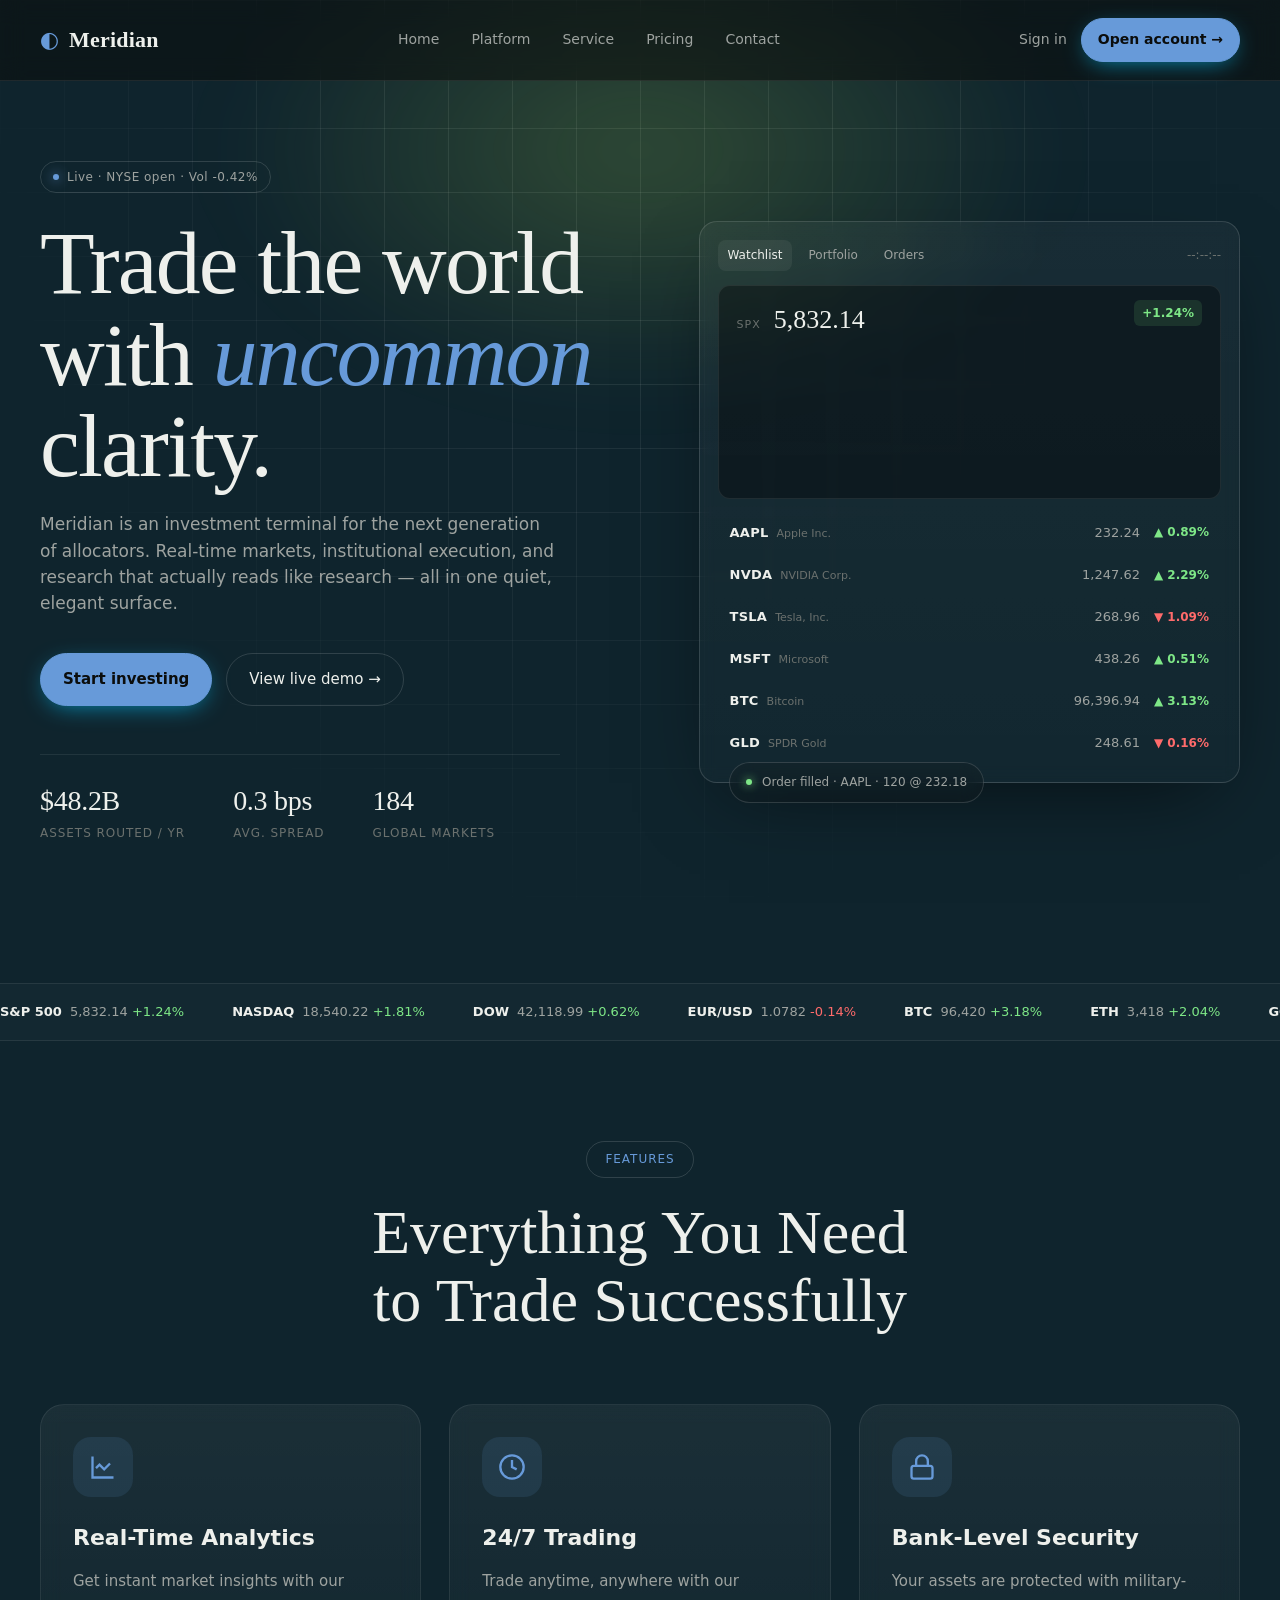
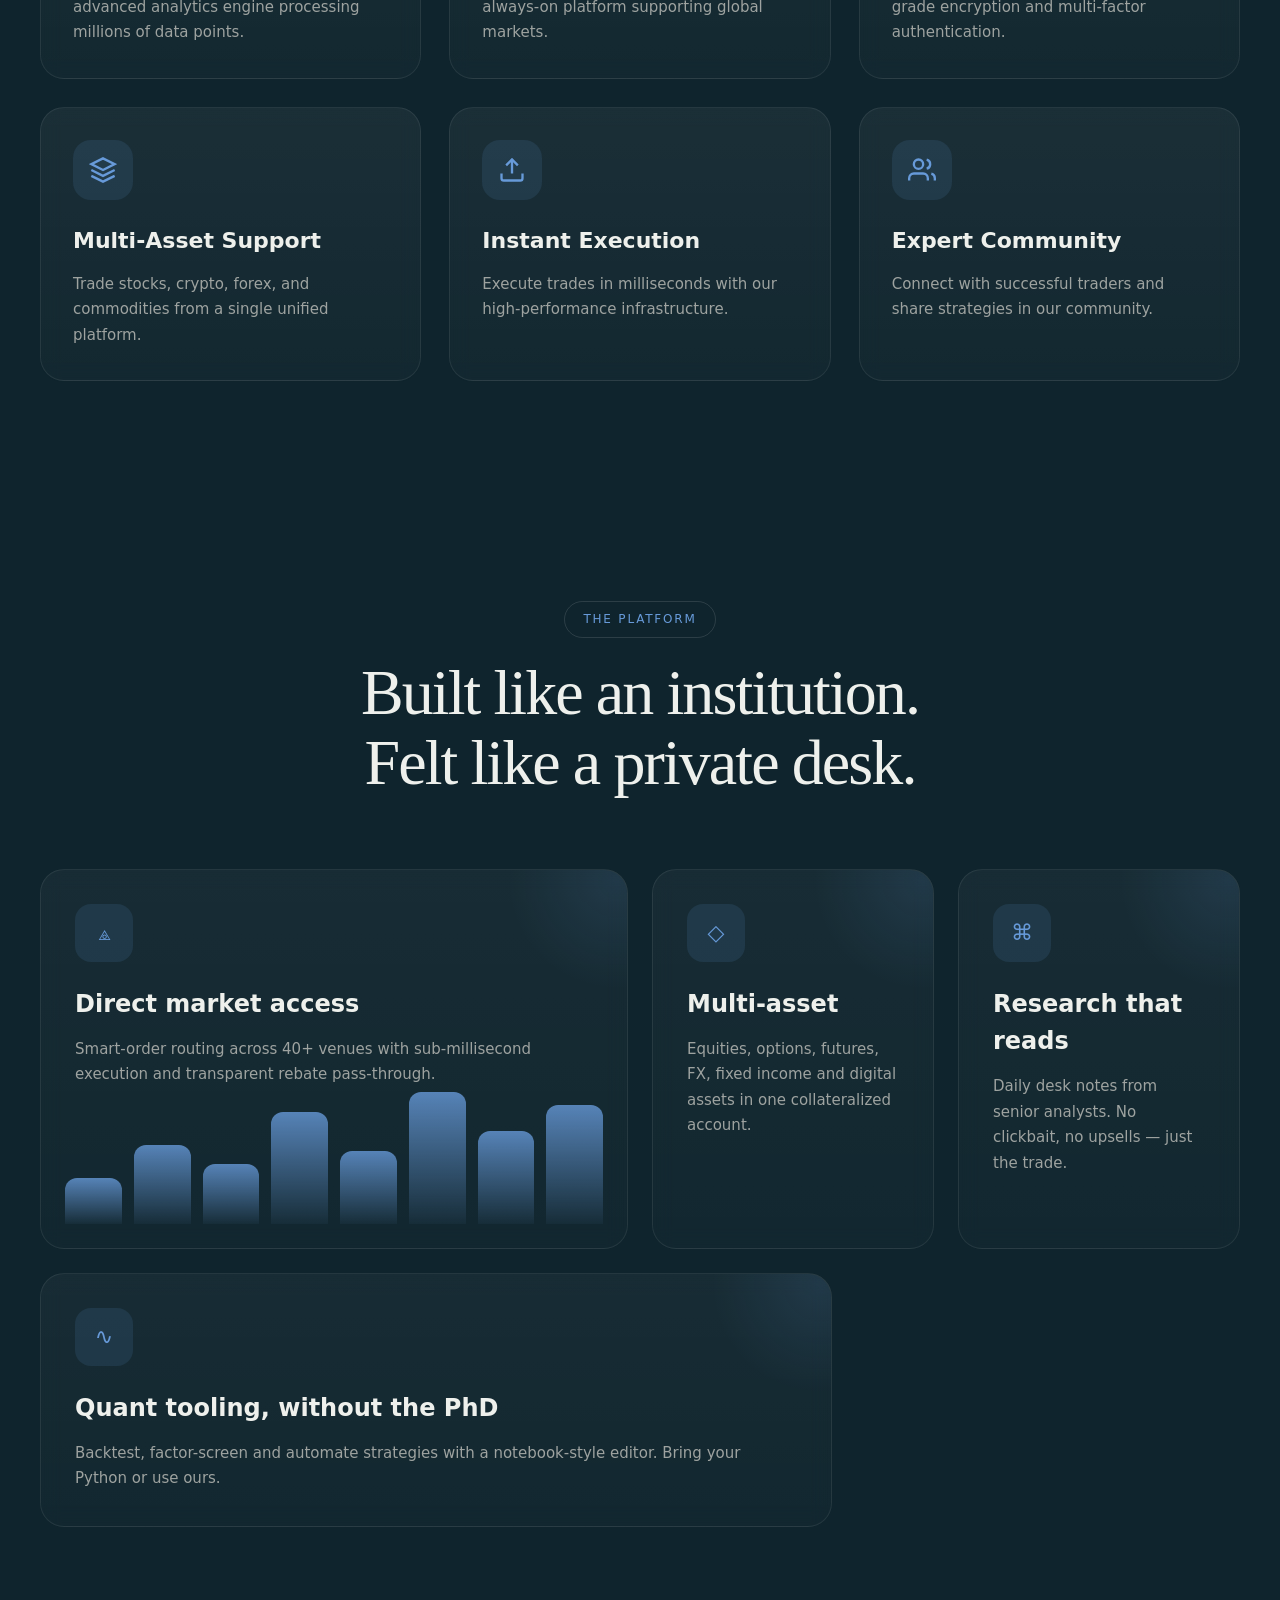
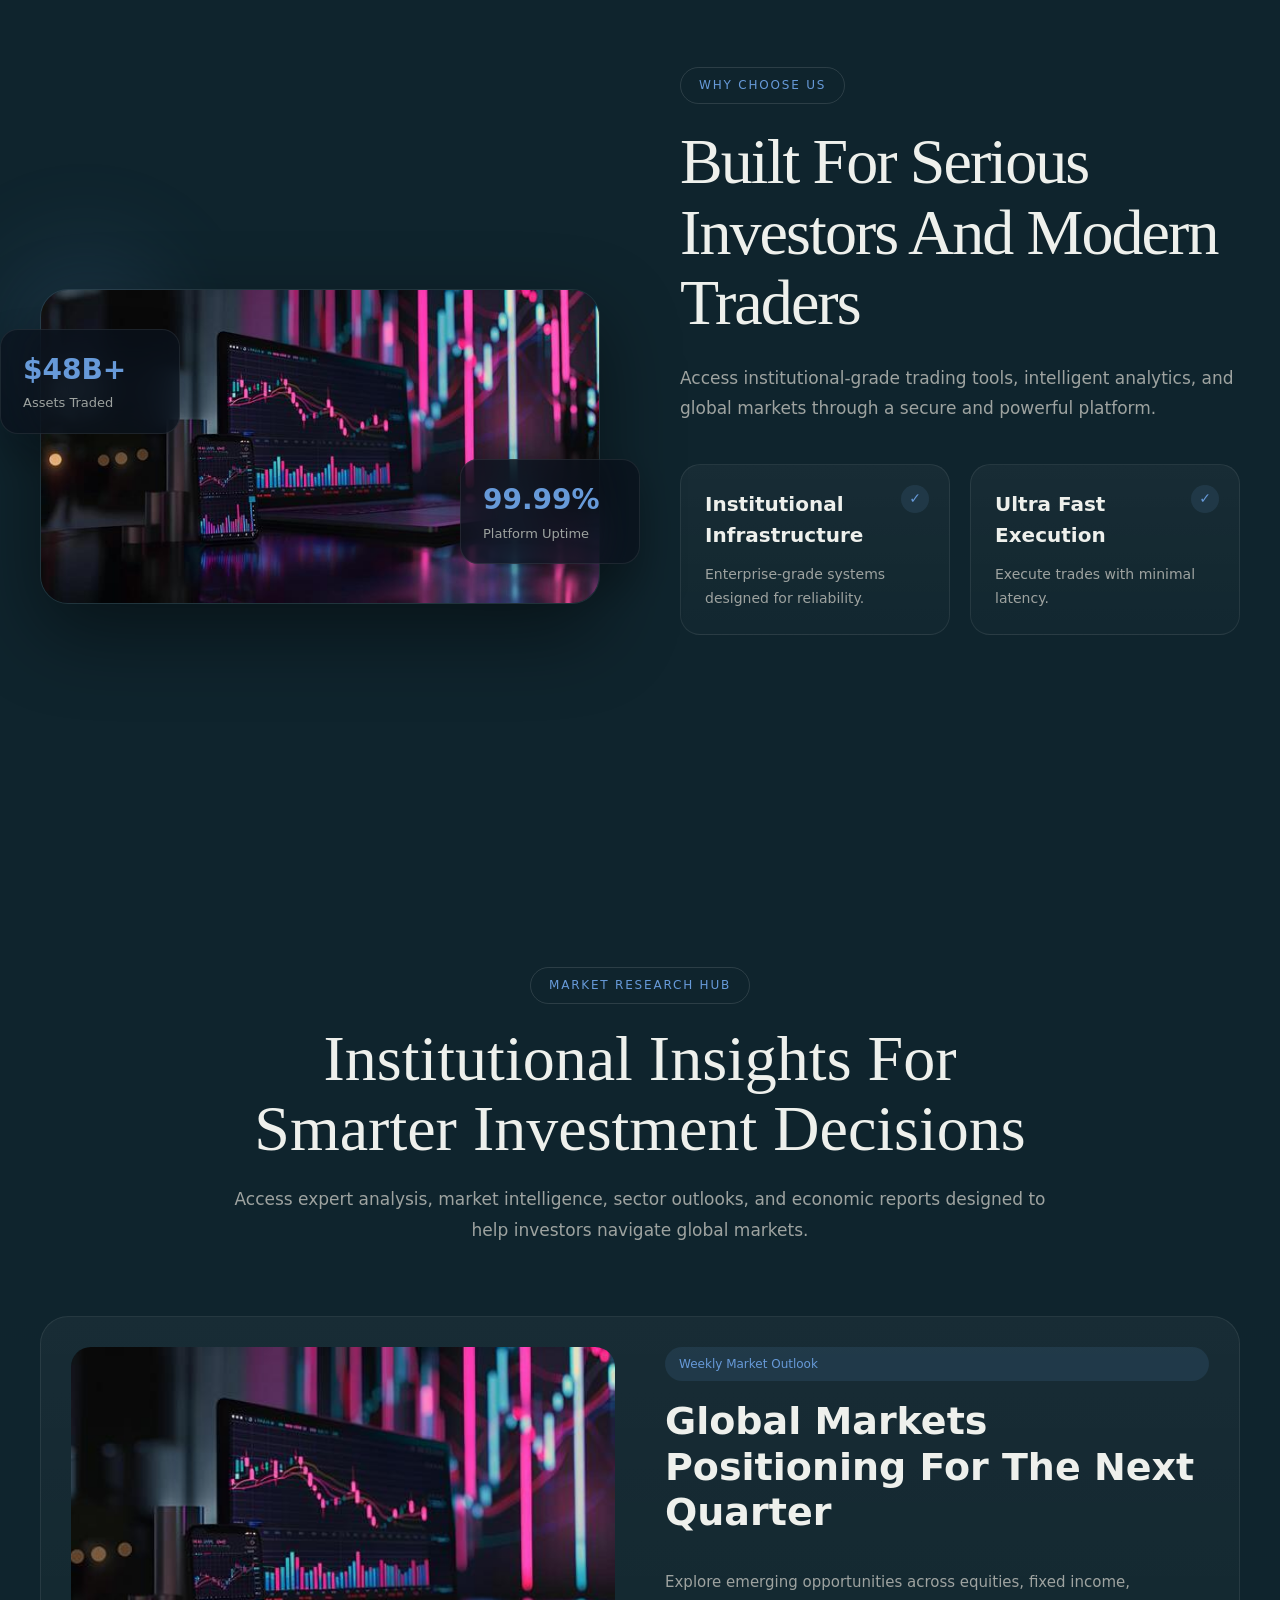
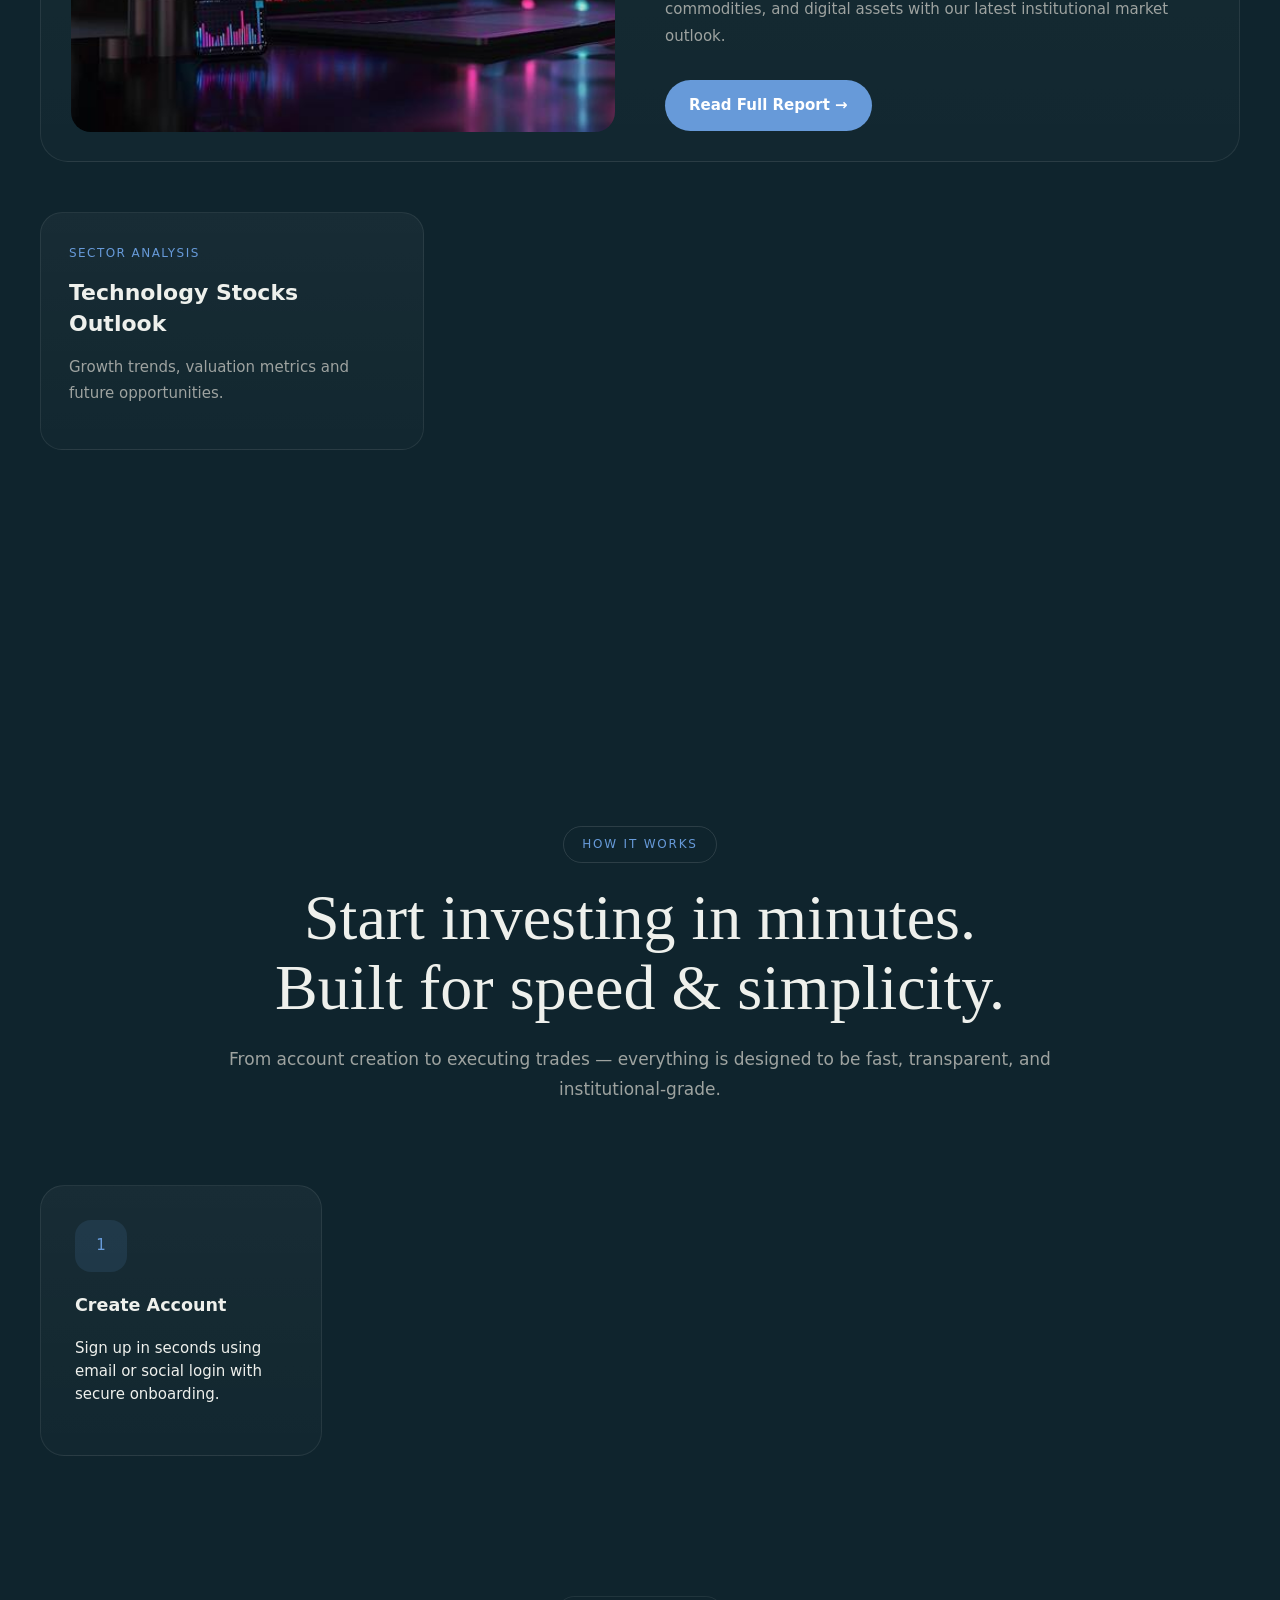
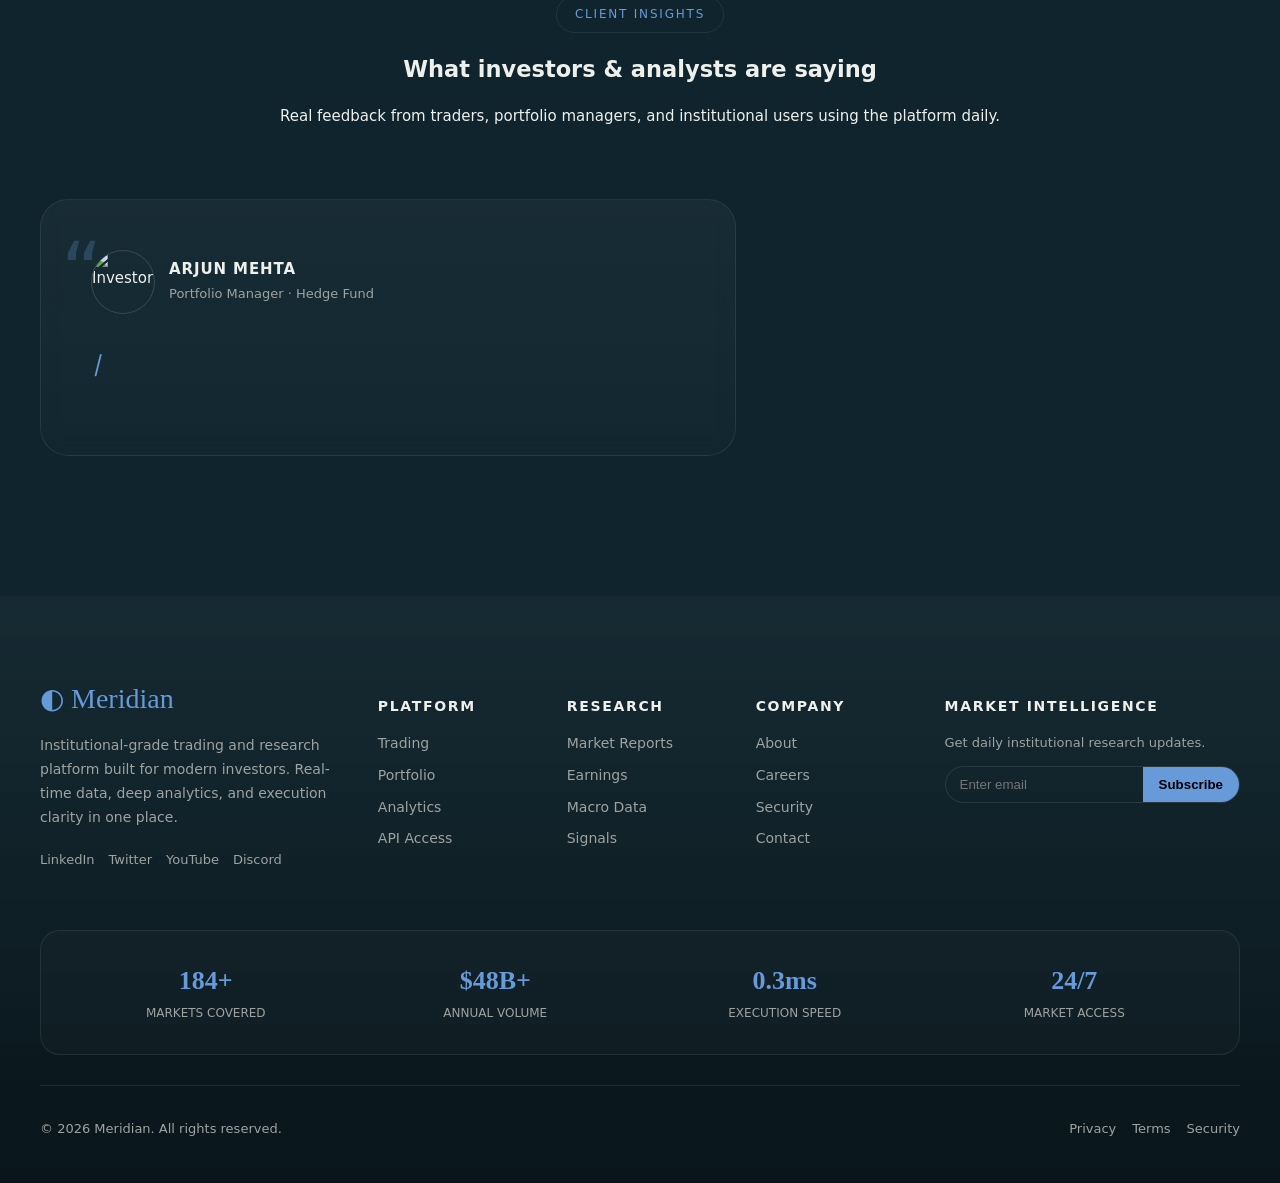
==== index.html @ 31f1553f "first commit" ====
<!DOCTYPE html>
<html lang="en">
<head>
    <meta charset="UTF-8">
    <meta name="viewport" content="width=device-width, initial-scale=1.0">
    <link rel="stylesheet" href="css/home.css">
    <title>Document</title>
</head>
<body>

<!-- Grain + grid background -->
<div class="bg-grid" aria-hidden="true"></div>
<div class="bg-glow" aria-hidden="true"></div>

    
<!-- NAV -->
<header class="nav">
  <a href="#" class="brand">
    <span class="brand-mark">◐</span>
    <span class="brand-name">Meridian</span>
  </a>
  <nav class="nav-links">
    <a href="index.html">Home</a>
    <a href="platform.html">Platform</a>
    <a href="services.html">Service</a>
    <a href="pricing.html">Pricing</a>
    <a href="contact.html">Contact</a>
  </nav>
  <div class="nav-cta">
    <a href="#" class="link-ghost">Sign in</a>
    <a href="#" class="btn-primary">Open account →</a>
  </div>
</header>

<!-- HERO -->
<section class="hero">
  <div class="hero-left">
    <div class="eyebrow">
      <span class="dot"></span> Live · NYSE open · Vol -0.42%
    </div>
    <h1>
      Trade the world<br/>
      with <em>uncommon</em> clarity.
    </h1>
    <p class="lede">
      Meridian is an investment terminal for the next generation of allocators.
      Real-time markets, institutional execution, and research that actually reads
      like research — all in one quiet, elegant surface.
    </p>
    <div class="hero-actions">
      <a href="#" class="btn-primary lg">Start investing</a>
      <a href="#" class="btn-ghost lg">View live demo →</a>
    </div>
    <div class="hero-meta">
      <div><strong>$48.2B</strong><span>assets routed / yr</span></div>
      <div><strong>0.3 bps</strong><span>avg. spread</span></div>
      <div><strong>184</strong><span>global markets</span></div>
    </div>
  </div>

<!-- Ticker card -->
  <div class="hero-right">
    <div class="card-glass terminal">
      <div class="term-head">
        <div class="term-tabs">
          <span class="tab active">Watchlist</span>
          <span class="tab">Portfolio</span>
          <span class="tab">Orders</span>
        </div>
        <span class="term-time" id="termClock">--:--:--</span>
      </div>

      <div class="term-chart">
        <svg viewBox="0 0 600 220" preserveAspectRatio="none" class="chart">
          <defs>
            <linearGradient id="g1" x1="0" x2="0" y1="0" y2="1">
              <stop offset="0%" stop-color="#c9ff5b" stop-opacity=".35"/>
              <stop offset="100%" stop-color="#c9ff5b" stop-opacity="0"/>
            </linearGradient>
          </defs>
          <path id="chartArea" fill="url(#g1)"></path>
          <path id="chartLine" fill="none" stroke="#c9ff5b" stroke-width="1.5"></path>
        </svg>
        <div class="chart-meta">
          <div>
            <span class="sym">SPX</span>
            <span class="price" id="chartPrice">5,832.14</span>
          </div>
          <div class="delta up" id="chartDelta">+1.24%</div>
        </div>
      </div>

      <ul class="ticker-list" id="tickerList"></ul>
    </div>

    <div class="floating-pill">
      <span class="dot green"></span> Order filled · AAPL · 120 @ 232.18
    </div>
  </div>
</section>

<!-- MARQUEE -->
<div class="marquee" id="markets">
  <div class="marquee-track" id="marqueeTrack"></div>
</div>

<!-- FEATURES -->

    <section class="features">
        <div class="container">
            <div class="section-header">
                <span class="section-tag">Features</span>
                <h2 class="section-title">Everything You Need<br>to Trade Successfully</h2>
            </div>
            <div class="features-grid">
                <div class="feature-card">
                    <div class="feature-icon"><svg viewBox="0 0 24 24" fill="none" stroke="currentColor" stroke-width="2"><path d="M3 3v18h18"/><path d="M18 9l-5 5-4-4-3 3"/></svg></div>
                    <h3>Real-Time Analytics</h3>
                    <p>Get instant market insights with our advanced analytics engine processing millions of data points.</p>
                </div>
                <div class="feature-card">
                    <div class="feature-icon"><svg viewBox="0 0 24 24" fill="none" stroke="currentColor" stroke-width="2"><circle cx="12" cy="12" r="10"/><path d="M12 6v6l4 2"/></svg></div>
                    <h3>24/7 Trading</h3>
                    <p>Trade anytime, anywhere with our always-on platform supporting global markets.</p>
                </div>
                <div class="feature-card">
                    <div class="feature-icon"><svg viewBox="0 0 24 24" fill="none" stroke="currentColor" stroke-width="2"><rect x="3" y="11" width="18" height="11" rx="2"/><path d="M7 11V7a5 5 0 0 1 10 0v4"/></svg></div>
                    <h3>Bank-Level Security</h3>
                    <p>Your assets are protected with military-grade encryption and multi-factor authentication.</p>
                </div>
                <div class="feature-card">
                    <div class="feature-icon"><svg viewBox="0 0 24 24" fill="none" stroke="currentColor" stroke-width="2"><path d="M12 2L2 7l10 5 10-5-10-5z"/><path d="M2 17l10 5 10-5"/><path d="M2 12l10 5 10-5"/></svg></div>
                    <h3>Multi-Asset Support</h3>
                    <p>Trade stocks, crypto, forex, and commodities from a single unified platform.</p>
                </div>
                <div class="feature-card">
                    <div class="feature-icon"><svg viewBox="0 0 24 24" fill="none" stroke="currentColor" stroke-width="2"><path d="M21 15v4a2 2 0 0 1-2 2H5a2 2 0 0 1-2-2v-4"/><polyline points="17 8 12 3 7 8"/><line x1="12" y1="3" x2="12" y2="15"/></svg></div>
                    <h3>Instant Execution</h3>
                    <p>Execute trades in milliseconds with our high-performance infrastructure.</p>
                </div>
                <div class="feature-card">
                    <div class="feature-icon"><svg viewBox="0 0 24 24" fill="none" stroke="currentColor" stroke-width="2"><path d="M17 21v-2a4 4 0 0 0-4-4H5a4 4 0 0 0-4 4v2"/><circle cx="9" cy="7" r="4"/><path d="M23 21v-2a4 4 0 0 0-3-3.87"/><path d="M16 3.13a4 4 0 0 1 0 7.75"/></svg></div>
                    <h3>Expert Community</h3>
                    <p>Connect with successful traders and share strategies in our community.</p>
                </div>
            </div>
        </div>
    </section>

<!-- ============= -->
<!-- PLATFORM FEATURES -->
<section class="platform-section" id="platform">

  <div class="platform-header">
    <span class="platform-kicker">The platform</span>
    <h2>
      Built like an institution.<br>
      Felt like a private desk.
    </h2>
  </div>

  <div class="platform-grid">

    <article class="platform-card platform-card-large">
      <div class="platform-icon">⟁</div>
      <h3>Direct market access</h3>
      <p>
        Smart-order routing across 40+ venues with sub-millisecond execution
        and transparent rebate pass-through.
      </p>

      <div class="platform-bars">
        <span></span><span></span><span></span><span></span>
        <span></span><span></span><span></span><span></span>
      </div>
    </article>

    <article class="platform-card">
      <div class="platform-icon">◇</div>
      <h3>Multi-asset</h3>
      <p>
        Equities, options, futures, FX, fixed income and digital assets
        in one collateralized account.
      </p>
    </article>

    <article class="platform-card">
      <div class="platform-icon">⌘</div>
      <h3>Research that reads</h3>
      <p>
        Daily desk notes from senior analysts. No clickbait, no upsells —
        just the trade.
      </p>
    </article>

    <article class="platform-card platform-card-wide">

      <div class="platform-icon">∿</div>

      <h3>Quant tooling, without the PhD</h3>

      <p>
        Backtest, factor-screen and automate strategies with a notebook-style
        editor. Bring your Python or use ours.
      </p>

      <!-- <pre class="platform-code">
<span class="platform-key">strategy</span> <span class="platform-name">momentum_v2</span>:
  <span class="platform-key">universe</span> = sp500.filter(mcap > <span class="platform-value">2e9</span>)
  <span class="platform-key">signal</span>   = rsi(<span class="platform-value">14</span>) < <span class="platform-value">30</span>
  <span class="platform-key">size</span>     = risk_parity(target=<span class="platform-value">0.12</span>)
      </pre> -->

    </article>

  </div>

</section>

<!-- ================ WHY CHOOSE US ================= -->
<section class="why-section">

    <div class="why-image">
        <img src="images/trading-img.jpg" alt="">
        
        <div class="floating-stat stat-1">
            <h3>$48B+</h3>
            <span>Assets Traded</span>
        </div>

        <div class="floating-stat stat-2">
            <h3>99.99%</h3>
            <span>Platform Uptime</span>
        </div>
    </div>

    <div class="why-content">

        <span class="why-tag">
            WHY CHOOSE US
        </span>

        <h2>
            Built For Serious Investors
            And Modern Traders
        </h2>

        <p>
            Access institutional-grade trading tools,
            intelligent analytics, and global markets
            through a secure and powerful platform.
        </p>

        <div class="why-points">

            <div class="why-item">
                <h4>Institutional Infrastructure</h4>
                <p>Enterprise-grade systems designed for reliability.</p>
            </div>

            <div class="why-item">
                <h4>Ultra Fast Execution</h4>
                <p>Execute trades with minimal latency.</p>
            </div>

            <div class="why-item">
                <h4>Advanced Security</h4>
                <p>Multi-layer protection and encrypted transactions.</p>
            </div>

            <div class="why-item">
                <h4>Global Opportunities</h4>
                <p>Trade across international markets.</p>
            </div>

        </div>

    </div>

</section>

<!-- MARKET RESEARCH HUB -->
<section class="research-section">

    <div class="research-header">

        <span class="research-tag">
            MARKET RESEARCH HUB
        </span>

        <h2>
            Institutional Insights For
            Smarter Investment Decisions
        </h2>

        <p>
            Access expert analysis, market intelligence,
            sector outlooks, and economic reports designed
            to help investors navigate global markets.
        </p>

    </div>

    <!-- Featured Report -->

    <div class="research-featured">

        <div class="research-featured-image">
            <img src="images/trading-img.jpg" alt="">
        </div>

        <div class="research-featured-content">

            <span class="research-category">
                Weekly Market Outlook
            </span>

            <h3>
                Global Markets Positioning
                For The Next Quarter
            </h3>

            <p>
                Explore emerging opportunities across equities,
                fixed income, commodities, and digital assets
                with our latest institutional market outlook.
            </p>

            <a href="#" class="research-btn">
                Read Full Report →
            </a>

        </div>

    </div>

    <!-- Research Cards -->

    <div class="research-grid">

        <article class="research-card">
            <span>Sector Analysis</span>
            <h4>Technology Stocks Outlook</h4>
            <p>Growth trends, valuation metrics and future opportunities.</p>
        </article>

        <article class="research-card">
            <span>Earnings Report</span>
            <h4>Q2 Corporate Earnings Review</h4>
            <p>Key earnings surprises and market reactions.</p>
        </article>

        <article class="research-card">
            <span>Macro Economics</span>
            <h4>Inflation & Interest Rates</h4>
            <p>How monetary policy is shaping global markets.</p>
        </article>

        <article class="research-card">
            <span>Commodities</span>
            <h4>Gold & Energy Markets</h4>
            <p>Supply-demand trends and price forecasts.</p>
        </article>

        <article class="research-card">
            <span>Crypto Research</span>
            <h4>Digital Asset Landscape</h4>
            <p>Institutional adoption and blockchain developments.</p>
        </article>

        <article class="research-card">
            <span>Trading Signals</span>
            <h4>High Conviction Opportunities</h4>
            <p>Technical and fundamental trade setups.</p>
        </article>

    </div>

</section>

<!-- HOW IT WORKS -->
<section class="hiw-section">

    <div class="hiw-header">
        <span class="hiw-tag">How It Works</span>
        <h2>
            Start investing in minutes.<br>
            Built for speed & simplicity.
        </h2>
        <p>
            From account creation to executing trades — everything is designed
            to be fast, transparent, and institutional-grade.
        </p>
    </div>

    <div class="hiw-grid">

        <div class="hiw-card">
            <div class="hiw-icon">1</div>
            <h3>Create Account</h3>
            <p>Sign up in seconds using email or social login with secure onboarding.</p>
        </div>

        <div class="hiw-card">
            <div class="hiw-icon">2</div>
            <h3>Verify Identity</h3>
            <p>Complete KYC verification to unlock global market access securely.</p>
        </div>

        <div class="hiw-card">
            <div class="hiw-icon">3</div>
            <h3>Fund Portfolio</h3>
            <p>Add funds instantly using bank transfer, UPI, or supported wallets.</p>
        </div>

        <div class="hiw-card">
            <div class="hiw-icon">4</div>
            <h3>Start Trading</h3>
            <p>Access markets, research tools, and execute trades in real time.</p>
        </div>

    </div>

</section>

<!-- TESTIMONIALS -->
<section class="testimonials-section">

    <div class="testimonials-header">

        <span class="testimonials-tag">CLIENT INSIGHTS</span>

        <h2>
            What investors & analysts
            are saying
        </h2>

        <p>
            Real feedback from traders, portfolio managers,
            and institutional users using the platform daily.
        </p>

    </div>

    <div class="testimonials-layout">

        <!-- FEATURED -->
        <div class="testimonial-featured">

            <div class="featured-person">

                <img src="images/investor1.jpg" alt="Investor">

                <div class="person-info">
                    <span class="name">Arjun Mehta</span>
                    <span class="role">Portfolio Manager · Hedge Fund</span>
                </div>

            </div>

            <div class="quote-mark">“</div>

            <p class="quote-text typing-text" data-text="
                Meridian gives us execution clarity we usually only see in institutional trading desks. 
                The research layer alone has changed how we allocate capital."></p>

        </div>

        <!-- FEED -->
        <div class="testimonial-feed">

            <div class="feed-item">
                <img src="images/user1.jpg" />
                <div>
                    <p>Execution speed feels institutional-grade.</p>
                    <span>Sarah L. · Equity Trader</span>
                </div>
            </div>

            <div class="feed-item">
                <img src="images/user2.jpg" />
                <div>
                    <p>Research quality is extremely professional.</p>
                    <span>Michael R. · Analyst</span>
                </div>
            </div>

            <div class="feed-item">
                <img src="images/user3.jpg" />
                <div>
                    <p>Risk tools are surprisingly advanced.</p>
                    <span>Daniel K. · Investor</span>
                </div>
            </div>

        </div>

    </div>

</section>

<!-- FOOTER -->
<footer class="ft-section">

    <!-- TOP AREA -->
    <div class="ft-top">

        <!-- BRAND -->
        <div class="ft-brand">

            <div class="ft-logo">
                ◐ Meridian
            </div>

            <p>
                Institutional-grade trading and research platform
                built for modern investors. Real-time data, deep analytics,
                and execution clarity in one place.
            </p>

            <div class="ft-social">

                <a href="#">LinkedIn</a>
                <a href="#">Twitter</a>
                <a href="#">YouTube</a>
                <a href="#">Discord</a>

            </div>

        </div>

        <!-- LINKS -->
        <div class="ft-col">
            <h4>Platform</h4>
            <a href="#">Trading</a>
            <a href="#">Portfolio</a>
            <a href="#">Analytics</a>
            <a href="#">API Access</a>
        </div>

        <div class="ft-col">
            <h4>Research</h4>
            <a href="#">Market Reports</a>
            <a href="#">Earnings</a>
            <a href="#">Macro Data</a>
            <a href="#">Signals</a>
        </div>

        <div class="ft-col">
            <h4>Company</h4>
            <a href="#">About</a>
            <a href="#">Careers</a>
            <a href="#">Security</a>
            <a href="#">Contact</a>
        </div>

        <!-- NEWSLETTER -->
        <div class="ft-news">

            <h4>Market Intelligence</h4>

            <p>
                Get daily institutional research updates.
            </p>

            <div class="ft-input">
                <input type="email" placeholder="Enter email">
                <button>Subscribe</button>
            </div>

        </div>

    </div>

    <!-- STATS BAR -->
    <div class="ft-stats">

        <div>
            <strong>184+</strong>
            <span>Markets Covered</span>
        </div>

        <div>
            <strong>$48B+</strong>
            <span>Annual Volume</span>
        </div>

        <div>
            <strong>0.3ms</strong>
            <span>Execution Speed</span>
        </div>

        <div>
            <strong>24/7</strong>
            <span>Market Access</span>
        </div>

    </div>

    <!-- BOTTOM -->
    <div class="ft-bottom">

        <p>© 2026 Meridian. All rights reserved.</p>

        <div class="ft-legal">
            <a href="#">Privacy</a>
            <a href="#">Terms</a>
            <a href="#">Security</a>
        </div>

    </div>

</footer>

<script src="js/home.js"></script>

</body>
</html>
---- css/home.css ----
:root{
  --bg:#0f242d;
  --bg-2:#101312;
  --ink:#eef0ec;
  --ink-dim:#9ea3a0;
  --ink-mute:#6b716e;
  --line:rgba(255,255,255,.08);
  --line-2:rgba(255,255,255,.14);
  --accent:#679ad9;       /* electric lime */
  --accent-ink:#0b0d0c;
  --up:#7ee787;
  --down:#ff6b6b;
  --serif:"Instrument Serif",ui-serif,Georgia,serif;
  --sans:"Inter",ui-sans-serif,system-ui,sans-serif;
  --radius:18px;
}

*{box-sizing:border-box}
html,body{margin:0;padding:0}
body{
  font-family:var(--sans);
  background:var(--bg);
  color:var(--ink);
  -webkit-font-smoothing:antialiased;
  overflow-x:hidden;
  font-size:15px;
  line-height:1.55;
}
a{color:inherit;text-decoration:none}

/* background */
.bg-grid{
  position:fixed;inset:0;z-index:-2;
  background-image:
    linear-gradient(var(--line) 1px,transparent 1px),
    linear-gradient(90deg,var(--line) 1px,transparent 1px);
  background-size:64px 64px;
  mask-image:radial-gradient(ellipse at 50% 0%, black 30%, transparent 75%);
}
.bg-glow{
  position:fixed;top:-200px;left:50%;transform:translateX(-50%);
  width:1200px;height:700px;border-radius:50%;
  background:radial-gradient(closest-side, rgba(201,255,91,.18), transparent 70%);
  filter:blur(40px);z-index:-1;pointer-events:none;
}


/* NAV */
.nav{
  position:sticky;top:0;z-index:50;
  display:flex;align-items:center;justify-content:space-between;
  padding:18px 40px;
  backdrop-filter:blur(12px);
  background:rgba(11,13,12,.55);
  border-bottom:1px solid var(--line);
}

.brand{display:flex;align-items:center;gap:10px;font-weight:600;letter-spacing:-.01em}
.brand-mark{color:var(--accent);font-size:22px;line-height:1}
.brand-name{font-family:var(--serif);font-size:22px;letter-spacing:.01em}
.nav-links{display:flex;gap:32px;font-size:14px;color:var(--ink-dim)}
.nav-links a:hover{color:var(--ink)}
.nav-cta{display:flex;gap:14px;align-items:center}
.link-ghost{font-size:14px;color:var(--ink-dim)}
.link-ghost:hover{color:var(--ink)}

/* buttons */
.btn-primary{
  display:inline-flex;align-items:center;gap:6px;
  background:var(--accent);color:var(--accent-ink);
  padding:10px 16px;border-radius:999px;font-weight:600;font-size:14px;
  border:1px solid var(--accent);
  transition:transform .2s ease, box-shadow .2s ease;
  box-shadow:0 6px 24px -8px rgba(5, 197, 255, 0.75);
}
.btn-primary:hover{transform:translateY(-1px);box-shadow:0 10px 30px -8px rgba(5, 197, 255, 0.75)}
.btn-ghost{
  display:inline-flex;align-items:center;gap:6px;
  padding:10px 16px;border-radius:999px;font-weight:500;font-size:14px;
  border:1px solid var(--line-2);color:var(--ink);
}
.btn-ghost:hover{background:rgba(255,255,255,.04)}
.btn-primary.lg,.btn-ghost.lg{padding:14px 22px;font-size:15px}
.btn-primary.block,.btn-ghost.block{display:block;text-align:center;margin-top:18px}

/* HERO */
.hero{
  display:grid;grid-template-columns:1.05fr .95fr;gap:60px;
  padding:80px 40px 60px;max-width:1320px;margin:0 auto;align-items:center;
}
.eyebrow{
  display:inline-flex;align-items:center;gap:8px;
  padding:6px 12px;border:1px solid var(--line-2);border-radius:999px;
  font-size:12px;color:var(--ink-dim);letter-spacing:.04em;
}
.dot{width:6px;height:6px;border-radius:50%;background:var(--accent);box-shadow:0 0 12px var(--accent)}
.dot.green{background:#7ee787;box-shadow:0 0 10px #7ee787}
h1{
  font-family:var(--serif);font-weight:400;
  font-size:clamp(48px,7vw,92px);line-height:1.02;letter-spacing:-.02em;
  margin:24px 0 20px;
}
h1 em{font-style:italic;color:var(--accent)}
.lede{color:var(--ink-dim);max-width:520px;font-size:17px;margin-bottom:36px}
.hero-actions{display:flex;gap:14px;margin-bottom:48px}
.hero-meta{display:flex;gap:48px;border-top:1px solid var(--line);padding-top:24px;max-width:520px}
.hero-meta>div{display:flex;flex-direction:column}
.hero-meta strong{font-family:var(--serif);font-size:28px;font-weight:400;letter-spacing:-.01em}
.hero-meta span{font-size:12px;color:var(--ink-mute);text-transform:uppercase;letter-spacing:.08em;margin-top:2px}


/* terminal card */
.hero-right{position:relative}
.card-glass{
  background:linear-gradient(180deg,rgba(255,255,255,.04),rgba(255,255,255,.015));
  border:1px solid var(--line-2);
  border-radius:var(--radius);
  backdrop-filter:blur(8px);
  box-shadow:0 30px 80px -30px rgba(0,0,0,.6);
}
.terminal{padding:18px;overflow:hidden}
.term-head{display:flex;justify-content:space-between;align-items:center;margin-bottom:14px}
.term-tabs{display:flex;gap:6px}
.tab{font-size:12px;padding:6px 10px;border-radius:8px;color:var(--ink-dim);cursor:pointer}
.tab.active{background:rgba(255,255,255,.06);color:var(--ink)}
.term-time{font-size:12px;color:var(--ink-mute);font-variant-numeric:tabular-nums}
.term-chart{position:relative;border-radius:12px;background:rgba(0,0,0,.35);padding:16px;border:1px solid var(--line)}
.chart{width:100%;height:180px;display:block}
.chart-meta{position:absolute;top:14px;left:18px;display:flex;justify-content:space-between;width:calc(100% - 36px);align-items:flex-start}
.sym{font-size:11px;color:var(--ink-mute);letter-spacing:.1em;margin-right:8px}
.price{font-family:var(--serif);font-size:26px}
.delta{font-size:12px;padding:4px 8px;border-radius:6px;font-weight:600}
.delta.up{background:rgba(126,231,135,.12);color:var(--up)}
.delta.down{background:rgba(255,107,107,.12);color:var(--down)}

.ticker-list{list-style:none;margin:14px 0 0;padding:0;display:flex;flex-direction:column;gap:2px}
.ticker-list li{
  display:grid;grid-template-columns:1fr auto auto;gap:14px;align-items:center;
  padding:10px 12px;border-radius:10px;font-size:13px;
  transition:background .2s;
}
.ticker-list li:hover{background:rgba(255,255,255,.04)}
.ticker-list .t-sym{font-weight:600;letter-spacing:.02em}
.ticker-list .t-name{color:var(--ink-mute);font-size:11px;margin-left:8px}
.ticker-list .t-price{font-variant-numeric:tabular-nums;color:var(--ink-dim)}
.ticker-list .t-chg{font-variant-numeric:tabular-nums;font-weight:600;font-size:12px}
.ticker-list .up{color:var(--up)}
.ticker-list .down{color:var(--down)}

.floating-pill{
  position:absolute;bottom:-20px;left:30px;
  background:#15181628;backdrop-filter:blur(12px);
  border:1px solid var(--line-2);border-radius:999px;padding:10px 16px;
  font-size:12px;color:var(--ink-dim);display:flex;align-items:center;gap:10px;
  animation:floaty 4s ease-in-out infinite;
}
@keyframes floaty{50%{transform:translateY(-6px)}}

/* MARQUEE */
.marquee{
  margin-top:80px;border-top:1px solid var(--line);border-bottom:1px solid var(--line);
  overflow:hidden;padding:18px 0;background:rgba(255,255,255,.02);
}
.marquee-track{display:flex;gap:48px;white-space:nowrap;animation:scroll 60s linear infinite;font-size:13px;color:var(--ink-dim);font-variant-numeric:tabular-nums}
.marquee-track .m-sym{color:var(--ink);font-weight:600;margin-right:8px}
.marquee-track .up{color:var(--up)}
.marquee-track .down{color:var(--down)}
@keyframes scroll{to{transform:translateX(-50%)}}


/* ============================================== */
/* FEATURES */
.features{
    padding:100px 40px;
    max-width:1320px;
    margin:auto;
}

.container{
    width:100%;
}

.section-header{
    text-align:center;
    margin-bottom:70px;
}

.section-tag{
    display:inline-block;
    padding:8px 18px;
    border:1px solid var(--line-2);
    border-radius:999px;
    font-size:12px;
    letter-spacing:.08em;
    text-transform:uppercase;
    color:var(--accent);
    margin-bottom:20px;
}

.section-title{
    font-family:var(--serif);
    font-size:clamp(36px,5vw,62px);
    line-height:1.1;
    font-weight:400;
    margin:0;
}

.features-grid{
    display:grid;
    grid-template-columns:repeat(3,1fr);
    gap:28px;
}

.feature-card{
    position:relative;
    padding:32px;
    border-radius:24px;
    background:
        linear-gradient(
            180deg,
            rgba(255,255,255,.05),
            rgba(255,255,255,.02)
        );
    border:1px solid var(--line);
    backdrop-filter:blur(10px);
    transition:.35s ease;
    overflow:hidden;
}

.feature-card::before{
    content:"";
    position:absolute;
    inset:0;
    background:linear-gradient(
        135deg,
        rgba(103,154,217,.12),
        transparent 60%
    );
    opacity:0;
    transition:.35s;
}

.feature-card:hover{
    transform:translateY(-8px);
    border-color:rgba(103,154,217,.35);
    box-shadow:0 25px 60px rgba(0,0,0,.35);
}

.feature-card:hover::before{
    opacity:1;
}

.feature-icon{
    width:60px;
    height:60px;
    display:flex;
    align-items:center;
    justify-content:center;
    border-radius:18px;
    background:rgba(103,154,217,.12);
    color:var(--accent);
    margin-bottom:24px;
}

.feature-icon svg{
    width:28px;
    height:28px;
}

.feature-card h3{
    font-size:22px;
    margin:0 0 14px;
    font-weight:600;
    color:var(--ink);
}

.feature-card p{
    margin:0;
    color:var(--ink-dim);
    line-height:1.7;
}

/* TABLET */
@media (max-width:992px){

    .hero{
        grid-template-columns:1fr;
        gap:50px;
    }

    .features-grid{
        grid-template-columns:repeat(2,1fr);
    }

    .nav-links{
        display:none;
    }
}

/* MOBILE */
@media (max-width:768px){

    .nav{
        padding:18px 20px;
    }

    .hero{
        padding:60px 20px;
    }

    .hero-actions{
        flex-direction:column;
        align-items:flex-start;
    }

    .hero-meta{
        flex-direction:column;
        gap:20px;
    }

    .features{
        padding:80px 20px;
    }

    .features-grid{
        grid-template-columns:1fr;
    }

    .section-title{
        font-size:42px;
    }

    .floating-pill{
        position:static;
        margin-top:20px;
    }

    .nav-cta .link-ghost{
        display:none;
    }
}

/* ============ THE PLATFORM ============ */
/* ===================================
   PLATFORM SECTION
=================================== */

.platform-section{
    max-width:1320px;
    margin:120px auto;
    padding:0 40px;
}

.platform-header{
    text-align:center;
    margin-bottom:70px;
}

.platform-kicker{
    display:inline-block;
    padding:8px 18px;
    border:1px solid rgba(255,255,255,.12);
    border-radius:999px;
    font-size:12px;
    letter-spacing:.15em;
    text-transform:uppercase;
    color:var(--accent);
    margin-bottom:20px;
}

.platform-header h2{
    margin:0;
    font-family:var(--serif);
    font-size:clamp(42px,5vw,72px);
    font-weight:400;
    line-height:1.1;
    letter-spacing:-.03em;
}

.platform-grid{
    display:grid;
    grid-template-columns:repeat(12,1fr);
    gap:24px;
}

.platform-card{
    position:relative;
    overflow:hidden;
    padding:34px;
    border-radius:24px;
    border:1px solid rgba(255,255,255,.08);

    background:
        linear-gradient(
            180deg,
            rgba(255,255,255,.04),
            rgba(255,255,255,.015)
        );

    backdrop-filter:blur(10px);
    transition:.35s ease;
}

.platform-card:hover{
    transform:translateY(-8px);
    border-color:rgba(103,154,217,.3);
    box-shadow:0 25px 60px rgba(0,0,0,.35);
}

.platform-card-large{
    grid-column:span 6;
    min-height:380px;
}

.platform-card-wide{
    grid-column:span 8;
}

.platform-card:not(.platform-card-large):not(.platform-card-wide){
    grid-column:span 3;
}

.platform-icon{
    width:58px;
    height:58px;
    display:flex;
    align-items:center;
    justify-content:center;

    border-radius:16px;
    font-size:22px;

    background:rgba(103,154,217,.12);
    color:var(--accent);

    margin-bottom:24px;
}

.platform-card h3{
    margin:0 0 14px;
    font-size:24px;
    font-weight:600;
}

.platform-card p{
    margin:0;
    color:var(--ink-dim);
    line-height:1.7;
}

/* Glow */

.platform-card::before{
    content:"";
    position:absolute;
    top:-100px;
    right:-100px;

    width:220px;
    height:220px;

    background:
        radial-gradient(
            circle,
            rgba(103,154,217,.12),
            transparent 70%
        );

    pointer-events:none;
}

/* Animated Bars */

.platform-bars{
    position:absolute;
    left:0;
    bottom:0;

    width:100%;
    height:180px;

    display:flex;
    align-items:flex-end;
    gap:12px;

    padding:24px;
}

.platform-bars span{
    flex:1;
    border-radius:12px 12px 0 0;

    background:
        linear-gradient(
            180deg,
            rgba(103,154,217,.8),
            rgba(103,154,217,.05)
        );

    animation:platformBars 4s ease-in-out infinite;
}

.platform-bars span:nth-child(1){height:35%;}
.platform-bars span:nth-child(2){height:60%;}
.platform-bars span:nth-child(3){height:45%;}
.platform-bars span:nth-child(4){height:85%;}
.platform-bars span:nth-child(5){height:55%;}
.platform-bars span:nth-child(6){height:100%;}
.platform-bars span:nth-child(7){height:70%;}
.platform-bars span:nth-child(8){height:90%;}

@keyframes platformBars{
    50%{
        transform:translateY(-8px);
    }
}

/* Code Block */

.platform-code{
    margin-top:24px;
    padding:22px;

    border-radius:18px;

    background:#091118;
    border:1px solid rgba(255,255,255,.08);

    overflow-x:auto;

    font-size:13px;
    line-height:1.8;

    color:#d8dee9;
}

.platform-key{
    color:#7aa2ff;
}

.platform-name{
    color:#8ef0c2;
}

.platform-value{
    color:#ffd166;
}

/* Responsive */

@media(max-width:992px){

    .platform-card,
    .platform-card-large,
    .platform-card-wide{
        grid-column:span 12;
    }

    .platform-card-large{
        min-height:auto;
    }
}

@media(max-width:768px){

    .platform-section{
        padding:0 20px;
        margin:80px auto;
    }

    .platform-card{
        padding:24px;
    }

    .platform-header h2{
        font-size:42px;
    }
}

/* ======== ANIMATION ========= */
/* Initial States */

.platform-header{
    opacity:0;
    transform:translateY(60px);
    animation:platformFadeUp 1s ease forwards;
}

.platform-card-large{
    opacity:0;
    transform:translateX(-120px);
    animation:platformSlideLeft 1s ease forwards .2s;
}

.platform-grid .platform-card:nth-child(2){
    opacity:0;
    transform:translateX(120px);
    animation:platformSlideRight 1s ease forwards .4s;
}

.platform-grid .platform-card:nth-child(3){
    opacity:0;
    transform:translateY(-80px);
    animation:platformSlideTop 1s ease forwards .6s;
}

.platform-card-wide{
    opacity:0;
    transform:translateY(100px);
    animation:platformSlideBottom 1s ease forwards .8s;
}

.platform-card{
    transition:
        transform .5s ease,
        box-shadow .5s ease,
        border-color .5s ease;
}

.platform-card:hover{
    transform:translateY(-12px) scale(1.02);
    box-shadow:
        0 20px 50px rgba(0,0,0,.4),
        0 0 30px rgba(103,154,217,.15);
}

/* Keyframes */

@keyframes platformFadeUp{
    from{
        opacity:0;
        transform:translateY(60px);
    }
    to{
        opacity:1;
        transform:translateY(0);
    }
}

@keyframes platformSlideLeft{
    from{
        opacity:0;
        transform:translateX(-120px);
    }
    to{
        opacity:1;
        transform:translateX(0);
    }
}

@keyframes platformSlideRight{
    from{
        opacity:0;
        transform:translateX(120px);
    }
    to{
        opacity:1;
        transform:translateX(0);
    }
}

@keyframes platformSlideTop{
    from{
        opacity:0;
        transform:translateY(-80px);
    }
    to{
        opacity:1;
        transform:translateY(0);
    }
}

@keyframes platformSlideBottom{
    from{
        opacity:0;
        transform:translateY(100px);
    }
    to{
        opacity:1;
        transform:translateY(0);
    }
}

/* ========================================
   WHY CHOOSE US SECTION
======================================== */

.why-section{
    max-width:1320px;
    margin:140px auto;
    padding:0 40px;

    display:grid;
    grid-template-columns:1fr 1fr;
    gap:80px;
    align-items:center;
}

/* ======================
   IMAGE SIDE
====================== */

.why-image{
    position:relative;
}

.why-image img{
    width:100%;
    display:block;

    border-radius:28px;

    border:1px solid rgba(255,255,255,.08);

    box-shadow:
        0 30px 80px rgba(0,0,0,.45);

    transition:.5s ease;
}

.why-image:hover img{
    transform:scale(1.02);
}

/* Glow */

.why-image::before{
    content:"";

    position:absolute;

    top:-80px;
    left:-80px;

    width:250px;
    height:250px;

    background:
        radial-gradient(
            circle,
            rgba(103,154,217,.18),
            transparent 70%
        );

    filter:blur(40px);

    z-index:-1;
}

/* ======================
   FLOATING STATS
====================== */

.floating-stat{
    position:absolute;

    min-width:180px;

    padding:18px 22px;

    border-radius:18px;

    backdrop-filter:blur(18px);

    background:
        rgba(10,18,28,.75);

    border:1px solid rgba(255,255,255,.08);

    box-shadow:
        0 20px 40px rgba(0,0,0,.25);

    animation:floatCard 4s ease-in-out infinite;
}

.floating-stat h3{
    margin:0;
    font-size:28px;
    color:var(--accent);
}

.floating-stat span{
    font-size:13px;
    color:var(--ink-dim);
}

.stat-1{
    top:40px;
    left:-40px;
}

.stat-2{
    bottom:40px;
    right:-40px;
}

@keyframes floatCard{
    50%{
        transform:translateY(-10px);
    }
}

/* ======================
   CONTENT SIDE
====================== */

.why-content{
    position:relative;
}

.why-tag{
    display:inline-block;

    padding:8px 18px;

    border-radius:999px;

    border:1px solid rgba(255,255,255,.12);

    font-size:12px;

    letter-spacing:.15em;

    text-transform:uppercase;

    color:var(--accent);

    margin-bottom:24px;
}

.why-content h2{
    margin:0 0 24px;

    font-family:var(--serif);

    font-size:clamp(42px,5vw,72px);

    line-height:1.1;

    font-weight:400;

    letter-spacing:-.03em;
}

.why-content > p{
    font-size:17px;

    color:var(--ink-dim);

    line-height:1.8;

    margin-bottom:40px;
}

/* ======================
   BENEFITS GRID
====================== */

.why-points{
    display:grid;
    grid-template-columns:repeat(2,1fr);
    gap:20px;
}

.why-item{
    position:relative;

    padding:24px;

    border-radius:20px;

    background:
        linear-gradient(
            180deg,
            rgba(255,255,255,.04),
            rgba(255,255,255,.015)
        );

    border:1px solid rgba(255,255,255,.08);

    transition:.35s ease;
}

.why-item:hover{
    transform:translateY(-6px);

    border-color:rgba(103,154,217,.25);

    box-shadow:
        0 20px 40px rgba(0,0,0,.25);
}

.why-item::before{
    content:"✓";

    position:absolute;

    top:20px;
    right:20px;

    width:28px;
    height:28px;

    display:flex;
    align-items:center;
    justify-content:center;

    border-radius:50%;

    background:rgba(103,154,217,.12);

    color:var(--accent);

    font-size:14px;
}

.why-item h4{
    margin:0 0 12px;

    font-size:20px;

    font-weight:600;
}

.why-item p{
    margin:0;

    color:var(--ink-dim);

    line-height:1.7;

    font-size:14px;
}

/* ======================
   ENTRANCE ANIMATIONS
====================== */

.why-image{
    animation:whyImageReveal 1s ease;
}

.why-content{
    animation:whyContentReveal 1s ease;
}

@keyframes whyImageReveal{
    from{
        opacity:0;
        transform:translateX(-80px);
    }
    to{
        opacity:1;
        transform:translateX(0);
    }
}

@keyframes whyContentReveal{
    from{
        opacity:0;
        transform:translateX(80px);
    }
    to{
        opacity:1;
        transform:translateX(0);
    }
}

/* ======================
   RESPONSIVE
====================== */

@media(max-width:1100px){

    .why-section{
        grid-template-columns:1fr;
        gap:60px;
    }

    .floating-stat{
        position:relative;
        inset:auto;
        margin-top:20px;
    }

    .stat-1,
    .stat-2{
        top:auto;
        left:auto;
        right:auto;
        bottom:auto;
    }
}

@media(max-width:768px){

    .why-section{
        padding:0 20px;
        margin:100px auto;
    }

    .why-content h2{
        font-size:42px;
    }

    .why-points{
        grid-template-columns:1fr;
    }

    .floating-stat{
        min-width:100%;
    }
}

/* ==========================
   INITIAL STATES
========================== */

.why-tag{
    opacity:0;
    transform:translateY(50px);
}

.why-content h2{
    opacity:0;
    transform:translateX(80px);
}

.why-content > p{
    opacity:0;
    transform:translateX(-80px);
}

.why-item:nth-child(1){
    opacity:0;
    transform:translateX(-100px);
}

.why-item:nth-child(2){
    opacity:0;
    transform:translateX(100px);
}

.why-item:nth-child(3){
    opacity:0;
    transform:translateY(100px);
}

.why-item:nth-child(4){
    opacity:0;
    transform:translateY(-100px);
}

/* Image starts smaller */

.why-image{
    opacity:0;
    transform:scale(.6);
}

/* ==========================
   ACTIVE ANIMATION
========================== */

.why-tag.show{
    animation:whyTagReveal .9s ease forwards;
}

.why-content h2.show{
    animation:whyTitleReveal 1s ease forwards;
}

.why-content > p.show{
    animation:whyTextReveal 1s ease forwards;
}

.why-item.show{
    opacity:1;
    transform:none;
    transition:
        opacity 1s ease,
        transform 1s cubic-bezier(.22,1,.36,1);
}

/* Popup image */

.why-image.show{
    animation:whyImagePop 1.2s cubic-bezier(.175,.885,.32,1.275) forwards;
}

@keyframes whyTagReveal{
    from{
        opacity:0;
        transform:translateY(50px);
    }
    to{
        opacity:1;
        transform:translateY(0);
    }
}

@keyframes whyTitleReveal{
    from{
        opacity:0;
        transform:translateX(80px);
    }
    to{
        opacity:1;
        transform:translateX(0);
    }
}

@keyframes whyTextReveal{
    from{
        opacity:0;
        transform:translateX(-80px);
    }
    to{
        opacity:1;
        transform:translateX(0);
    }
}

/* Premium popup effect */

@keyframes whyImagePop{

    0%{
        opacity:0;
        transform:scale(.6);
    }

    60%{
        opacity:1;
        transform:scale(1.08);
    }

    80%{
        transform:scale(.97);
    }

    100%{
        opacity:1;
        transform:scale(1);
    }
}

/* ===================== MARKET RESEARCH HUB ==================== */
/* ========================================
   MARKET RESEARCH HUB
======================================== */

.research-section{
    max-width:1320px;
    margin:140px auto;
    padding:0 40px;
}

/* HEADER */

.research-header{
    text-align:center;
    max-width:850px;
    margin:0 auto 70px;
}

.research-tag{
    display:inline-block;
    padding:8px 18px;
    border-radius:999px;
    border:1px solid rgba(255,255,255,.12);
    color:var(--accent);
    font-size:12px;
    letter-spacing:.15em;
    text-transform:uppercase;
    margin-bottom:20px;
}

.research-header h2{
    margin:0 0 20px;
    font-family:var(--serif);
    font-size:clamp(42px,5vw,72px);
    font-weight:400;
    line-height:1.1;
}

.research-header p{
    color:var(--ink-dim);
    font-size:17px;
    line-height:1.8;
}

/* FEATURED */

.research-featured{
    display:grid;
    grid-template-columns:1fr 1fr;
    gap:50px;

    margin-bottom:50px;

    padding:30px;

    border-radius:28px;

    background:
        linear-gradient(
            180deg,
            rgba(255,255,255,.04),
            rgba(255,255,255,.015)
        );

    border:1px solid rgba(255,255,255,.08);

    overflow:hidden;
}

.research-featured-image{
    overflow:hidden;
    border-radius:20px;
}

.research-featured-image img{
    width:100%;
    height:100%;
    object-fit:cover;
    display:block;
    transition:.6s ease;
}

.research-featured:hover img{
    transform:scale(1.08);
}

.research-category{
    display:inline-block;

    padding:8px 14px;

    border-radius:999px;

    background:rgba(103,154,217,.12);

    color:var(--accent);

    font-size:12px;

    margin-bottom:18px;
}

.research-featured-content{
    display:flex;
    flex-direction:column;
    justify-content:center;
}

.research-featured-content h3{
    margin:0 0 18px;
    font-size:38px;
    line-height:1.2;
}

.research-featured-content p{
    color:var(--ink-dim);
    line-height:1.8;
    margin-bottom:30px;
}

.research-btn{
    display:inline-flex;
    align-items:center;
    width:fit-content;

    padding:14px 24px;

    border-radius:999px;

    background:var(--accent);
    color:#fff;

    font-weight:600;

    transition:.3s ease;
}

.research-btn:hover{
    transform:translateY(-3px);
}

/* CARDS */

.research-grid{
    display:grid;
    grid-template-columns:repeat(3,1fr);
    gap:24px;
}

.research-card{
    padding:28px;

    border-radius:22px;

    background:
        linear-gradient(
            180deg,
            rgba(255,255,255,.04),
            rgba(255,255,255,.015)
        );

    border:1px solid rgba(255,255,255,.08);

    transition:.35s ease;

    cursor:pointer;
}

.research-card:hover{
    transform:translateY(-8px);
    border-color:rgba(103,154,217,.3);

    box-shadow:
        0 20px 40px rgba(0,0,0,.25);
}

.research-card span{
    color:var(--accent);
    font-size:12px;
    text-transform:uppercase;
    letter-spacing:.12em;
}

.research-card h4{
    margin:14px 0;
    font-size:22px;
    line-height:1.4;
}

.research-card p{
    color:var(--ink-dim);
    line-height:1.7;
}

/* ========================================
   INITIAL ANIMATION STATE
======================================== */

.research-tag,
.research-header h2,
.research-header p,
.research-featured-image,
.research-featured-content,
.research-card{
    opacity:0;
}

/* Different directions */

.research-tag{
    transform:translateY(60px);
}

.research-header h2{
    transform:translateX(100px);
}

.research-header p{
    transform:translateX(-100px);
}

.research-featured-image{
    transform:scale(.7);
}

.research-featured-content{
    transform:translateX(120px);
}

.research-card:nth-child(1){
    transform:translateX(-100px);
}

.research-card:nth-child(2){
    transform:translateY(-100px);
}

.research-card:nth-child(3){
    transform:translateX(100px);
}

.research-card:nth-child(4){
    transform:translateY(100px);
}

.research-card:nth-child(5){
    transform:translateX(-100px);
}

.research-card:nth-child(6){
    transform:translateX(100px);
}

/* Active state */

.research-show{
    opacity:1 !important;
    transform:none !important;

    transition:
        opacity 1s ease,
        transform 1s cubic-bezier(.22,1,.36,1);
}

/* Popup Image */

.research-image-show{
    animation:researchPopup 1.2s cubic-bezier(.175,.885,.32,1.275) forwards;
}

@keyframes researchPopup{

    0%{
        opacity:0;
        transform:scale(.6);
    }

    60%{
        opacity:1;
        transform:scale(1.08);
    }

    80%{
        transform:scale(.97);
    }

    100%{
        opacity:1;
        transform:scale(1);
    }
}

/* RESPONSIVE */

@media(max-width:992px){

    .research-featured{
        grid-template-columns:1fr;
    }

    .research-grid{
        grid-template-columns:1fr 1fr;
    }
}

@media(max-width:768px){

    .research-section{
        padding:0 20px;
        margin:100px auto;
    }

    .research-grid{
        grid-template-columns:1fr;
    }

    .research-header h2{
        font-size:42px;
    }

    .research-featured-content h3{
        font-size:30px;
    }
}

/* ===========================
   HOW IT WORKS SECTION
=========================== */

.hiw-section{
    max-width:1320px;
    margin:140px auto;
    padding:0 40px;
}

/* HEADER */

.hiw-header{
    text-align:center;
    max-width:850px;
    margin:0 auto 80px;
}

/* ALL start hidden */
.hiw-tag,
.hiw-header h2,
.hiw-header p,
.hiw-card{
    opacity:0;
    transform:translateY(50px);
}


.hiw-tag{
    display:inline-block;
    padding:8px 18px;
    border-radius:999px;
    border:1px solid rgba(255,255,255,.12);
    color:var(--accent);
    font-size:12px;
    letter-spacing:.15em;
    text-transform:uppercase;
    margin-bottom:20px;
}

/* ACTIVE STATE (ONLY ONE SYSTEM) */
.hiw-show{
    opacity:1 !important;
    transform:translateY(0) !important;
    transition:all 1s cubic-bezier(.22,1,.36,1);
}

/* Tag tweak */
.hiw-tag.hiw-show{
    transition-delay:0s;
}

/* Title */
.hiw-header h2{
    transform:translateX(80px);
    margin:0 0 20px;
    font-family:var(--serif);
    font-size:clamp(42px,5vw,72px);
    font-weight:400;
    line-height:1.1;
}

/* Paragraph */
.hiw-header p{
    transform:translateX(-80px);
    color:var(--ink-dim);
    font-size:17px;
    line-height:1.8;
}

/* GRID */

.hiw-grid{
    display:grid;
    grid-template-columns:repeat(4,1fr);
    gap:24px;
}

/* CARD */

.hiw-card{
    padding:34px;
    border-radius:24px;

    background:linear-gradient(
        180deg,
        rgba(255,255,255,.04),
        rgba(255,255,255,.015)
    );

    border:1px solid rgba(255,255,255,.08);

    transition:transform .4s ease, box-shadow .4s ease;
}

/* ICON */

.hiw-icon{
    width:52px;
    height:52px;
    display:flex;
    align-items:center;
    justify-content:center;
    border-radius:16px;
    background:rgba(103,154,217,.12);
    color:var(--accent);
    margin-bottom:20px;
}

/* hover */
.hiw-card:hover{
    transform:translateY(-10px) scale(1.02);
    box-shadow:0 25px 60px rgba(0,0,0,.35);
}

/* RESPONSIVE */

@media(max-width:992px){
    .hiw-grid{
        grid-template-columns:repeat(2,1fr);
    }
}

@media(max-width:768px){
    .hiw-section{
        padding:0 20px;
        margin:100px auto;
    }

    .hiw-grid{
        grid-template-columns:1fr;
    }

    .hiw-header h2{
        font-size:42px;
    }
}

/* ================ TESTIMONIALS =============== */

/* ===========================
   TESTIMONIALS WITH IMAGES
=========================== */



.testimonials-section{
    max-width:1320px;
    margin:140px auto;
    padding:0 40px;
}

/* HEADER SAME STYLE */

.testimonials-header{
    text-align:center;
    max-width:850px;
    margin:0 auto 70px;
}

.testimonials-tag{
    display:inline-block;
    padding:8px 18px;
    border-radius:999px;
    border:1px solid rgba(255,255,255,.08);
    color:var(--accent);
    font-size:12px;
    letter-spacing:.15em;
    text-transform:uppercase;
}

/* LAYOUT */

.testimonials-layout{
    display:grid;
    grid-template-columns:1.2fr .8fr;
    gap:40px;
}

/* FEATURED PANEL */

.testimonial-featured{
    position:relative;
    padding:50px;
    border-radius:28px;

    background:
        linear-gradient(
            180deg,
            rgba(255,255,255,.04),
            rgba(255,255,255,.015)
        );

    border:1px solid rgba(255,255,255,.08);

    backdrop-filter:blur(10px);
}

/* PERSON HEADER */

.featured-person{
    display:flex;
    align-items:center;
    gap:14px;
    margin-bottom:30px;
}

.featured-person img{
    width:64px;
    height:64px;
    border-radius:50%;
    object-fit:cover;
    border:1px solid rgba(255,255,255,.15);
}

.person-info .name{
    display:block;
    font-weight:600;
    letter-spacing:.06em;
    text-transform:uppercase;
}

.person-info .role{
    font-size:13px;
    color:var(--ink-dim);
}

/* QUOTE */

.quote-mark{
    font-size:80px;
    color:rgba(103,154,217,.25);
    position:absolute;
    top:10px;
    left:20px;
}

.quote-text{
    font-size:22px;
    line-height:1.8;
    font-style:italic;
    color:var(--ink);
}

/* FEED */


/* ===========================
   TYPING LETTER EFFECT
=========================== */

.typing-text::after{
    content:"|";
    animation:blink 0.8s infinite;
    color:var(--accent);
    margin-left:2px;
}

@keyframes blink{
    50%{opacity:0;}
}

/* reveal glow after typing completes */
.typing-done{
    animation:glowPulse 2s ease-in-out;
}

@keyframes glowPulse{
    0%{
        text-shadow:none;
    }
    50%{
        text-shadow:0 0 20px rgba(103,154,217,.35);
    }
    100%{
        text-shadow:none;
    }
}

/* feed animation */
.feed-item{
    opacity:0;
    transform:translateX(30px);
    transition:all .8s ease;
}

.feed-item.show{
    opacity:1;
    transform:translateX(0);
}

/* avatar pop */
.feed-item img{
    transform:scale(.6);
    opacity:0;
    transition:.6s ease;
}

.feed-item.show img{
    transform:scale(1);
    opacity:1;
}

/* featured fade */
.testimonial-featured{
    opacity:0;
    transform:translateY(40px);
    transition:1s ease;
}

.testimonial-featured.show{
    opacity:1;
    transform:translateY(0);
}

.testimonial-feed{
    display:flex;
    flex-direction:column;
    gap:14px;
}

/* FEED ITEM WITH IMAGE */

.feed-item{
    display:flex;
    align-items:center;
    gap:12px;

    padding:14px 16px;

    border-left:2px solid rgba(103,154,217,.3);

    background:rgba(255,255,255,.02);

    transition:.3s ease;
}

.feed-item:hover{
    transform:translateX(6px);
    border-left-color:var(--accent);
}

.feed-item img{
    width:42px;
    height:42px;
    border-radius:50%;
    object-fit:cover;
    border:1px solid rgba(255,255,255,.12);
}

.feed-item p{
    margin:0;
    font-size:14px;
    color:var(--ink);
}

.feed-item span{
    font-size:12px;
    color:var(--ink-dim);
}

/* RESPONSIVE */

@media(max-width:992px){
    .testimonials-layout{
        grid-template-columns:1fr;
    }
}

/* ==================== FOOTER ==================== */

/* ===========================
   FOOTER SECTION
=========================== */

.ft-section{
    margin-top:140px;
    padding:80px 40px 30px;
    background:
        linear-gradient(180deg, rgba(255,255,255,.03), rgba(0,0,0,.4));
    border-top:1px solid rgba(255,255,255,.08);
}

/* TOP GRID */

.ft-top{
    max-width:1320px;
    margin:auto;

    display:grid;
    grid-template-columns:2fr 1fr 1fr 1fr 1.5fr;
    gap:40px;
}

/* BRAND */

.ft-logo{
    font-family:var(--serif);
    font-size:28px;
    margin-bottom:12px;
    color:var(--accent);
}

.ft-brand p{
    color:var(--ink-dim);
    line-height:1.7;
    font-size:14px;
}

/* SOCIAL */

.ft-social{
    margin-top:20px;
    display:flex;
    gap:14px;
    flex-wrap:wrap;
}

.ft-social a{
    font-size:13px;
    color:var(--ink-dim);
    transition:.3s;
}

.ft-social a:hover{
    color:var(--accent);
}

/* COLUMNS */

.ft-col h4,
.ft-news h4{
    font-size:14px;
    text-transform:uppercase;
    letter-spacing:.12em;
    margin-bottom:16px;
    color:var(--ink);
}

.ft-col a{
    display:block;
    font-size:14px;
    color:var(--ink-dim);
    margin-bottom:10px;
    transition:.3s;
}

.ft-col a:hover{
    color:var(--accent);
    transform:translateX(4px);
}

/* NEWSLETTER */

.ft-news p{
    font-size:13px;
    color:var(--ink-dim);
    margin-bottom:12px;
}

.ft-input{
    display:flex;
    border:1px solid rgba(255,255,255,.1);
    border-radius:999px;
    overflow:hidden;
}

.ft-input input{
    flex:1;
    padding:10px 14px;
    background:transparent;
    border:none;
    color:var(--ink);
    outline:none;
}

.ft-input button{
    padding:10px 16px;
    background:var(--accent);
    border:none;
    color:#000;
    font-weight:600;
    cursor:pointer;
}

/* STATS */

.ft-stats{
    max-width:1320px;
    margin:60px auto 30px;
    display:grid;
    grid-template-columns:repeat(4,1fr);
    gap:20px;
    padding:30px;
    border:1px solid rgba(255,255,255,.08);
    border-radius:20px;
    background:rgba(255,255,255,.02);
}

.ft-stats div{
    text-align:center;
}

.ft-stats strong{
    display:block;
    font-size:26px;
    font-family:var(--serif);
    color:var(--accent);
}

.ft-stats span{
    font-size:12px;
    color:var(--ink-dim);
    text-transform:uppercase;
}

/* BOTTOM */

.ft-bottom{
    max-width:1320px;
    margin:auto;
    display:flex;
    justify-content:space-between;
    align-items:center;
    padding-top:20px;
    border-top:1px solid rgba(255,255,255,.08);
}

.ft-bottom p{
    font-size:13px;
    color:var(--ink-dim);
}

.ft-legal{
    display:flex;
    gap:16px;
}

.ft-legal a{
    font-size:13px;
    color:var(--ink-dim);
}

.ft-legal a:hover{
    color:var(--accent);
}

/* RESPONSIVE */

@media(max-width:992px){

    .ft-top{
        grid-template-columns:1fr 1fr;
    }

    .ft-stats{
        grid-template-columns:1fr 1fr;
    }
}

@media(max-width:768px){

    .ft-top{
        grid-template-columns:1fr;
    }

    .ft-bottom{
        flex-direction:column;
        gap:10px;
        text-align:center;
    }
}
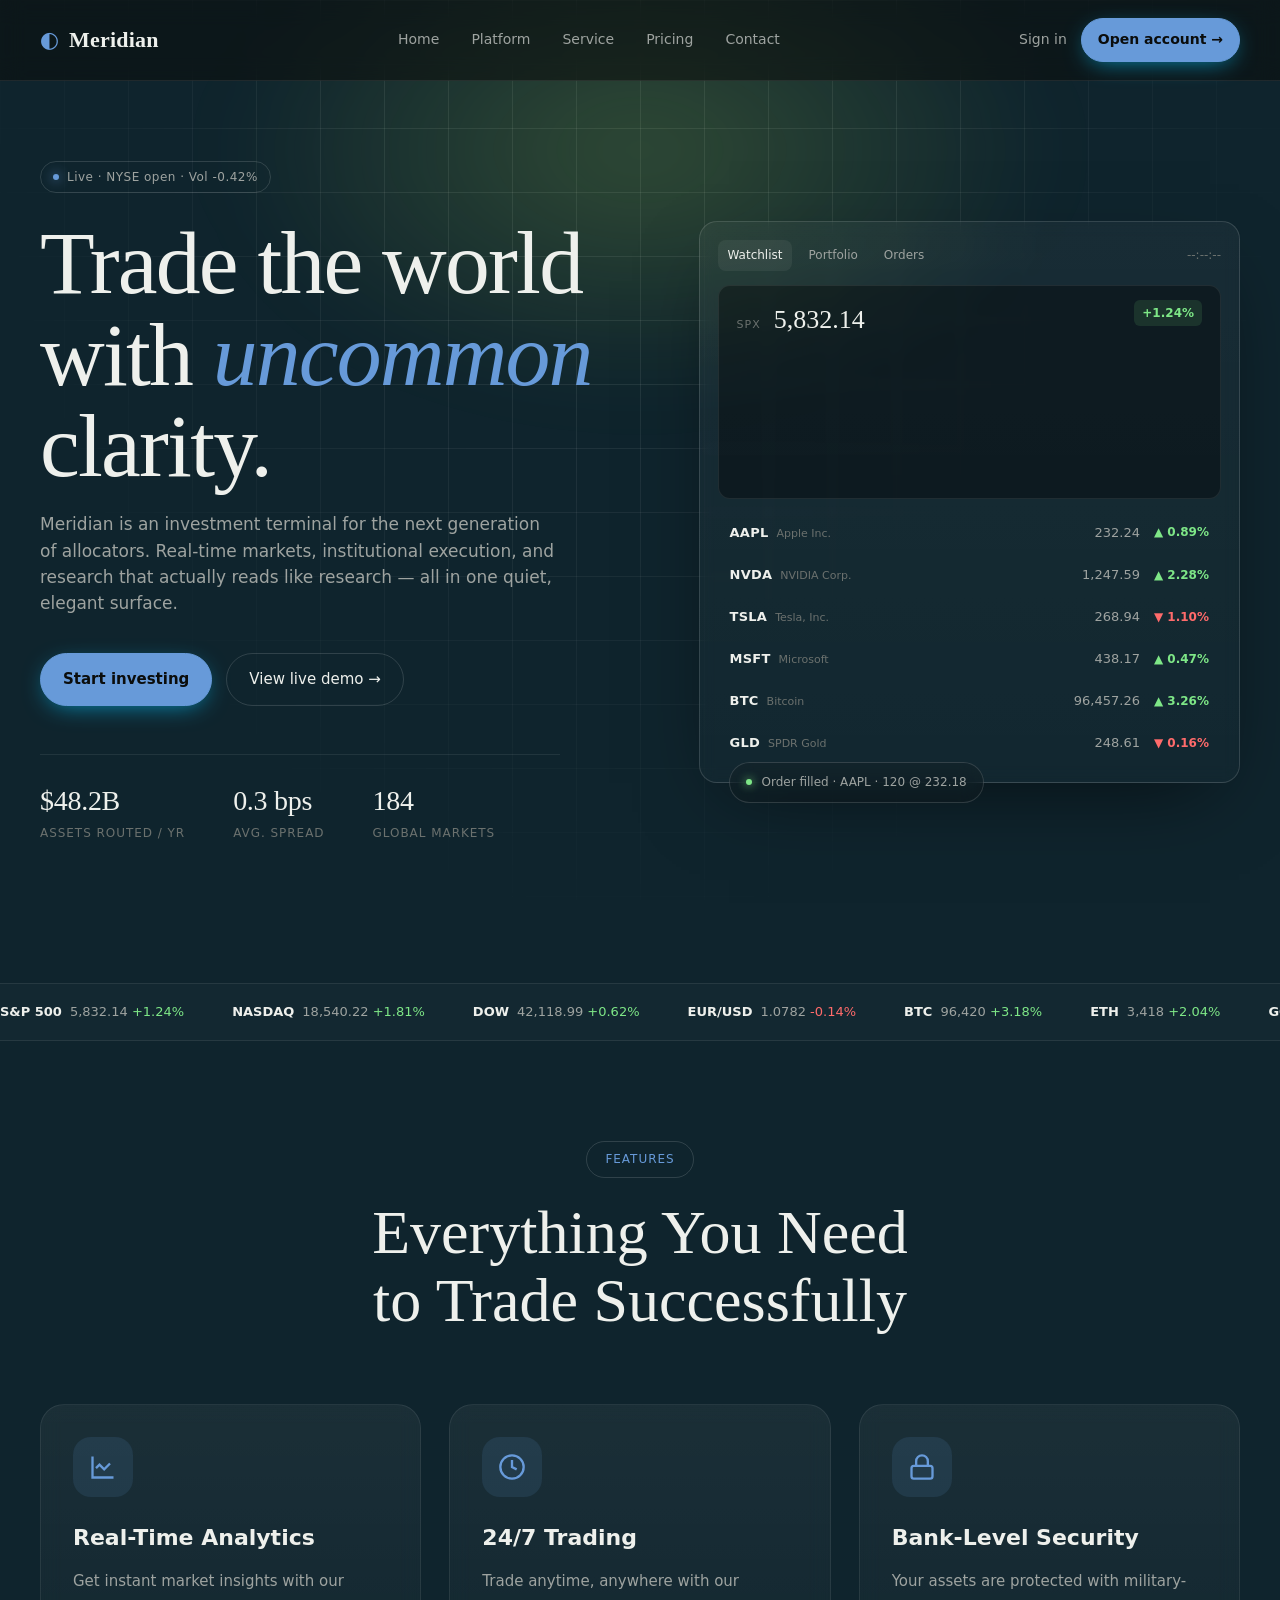
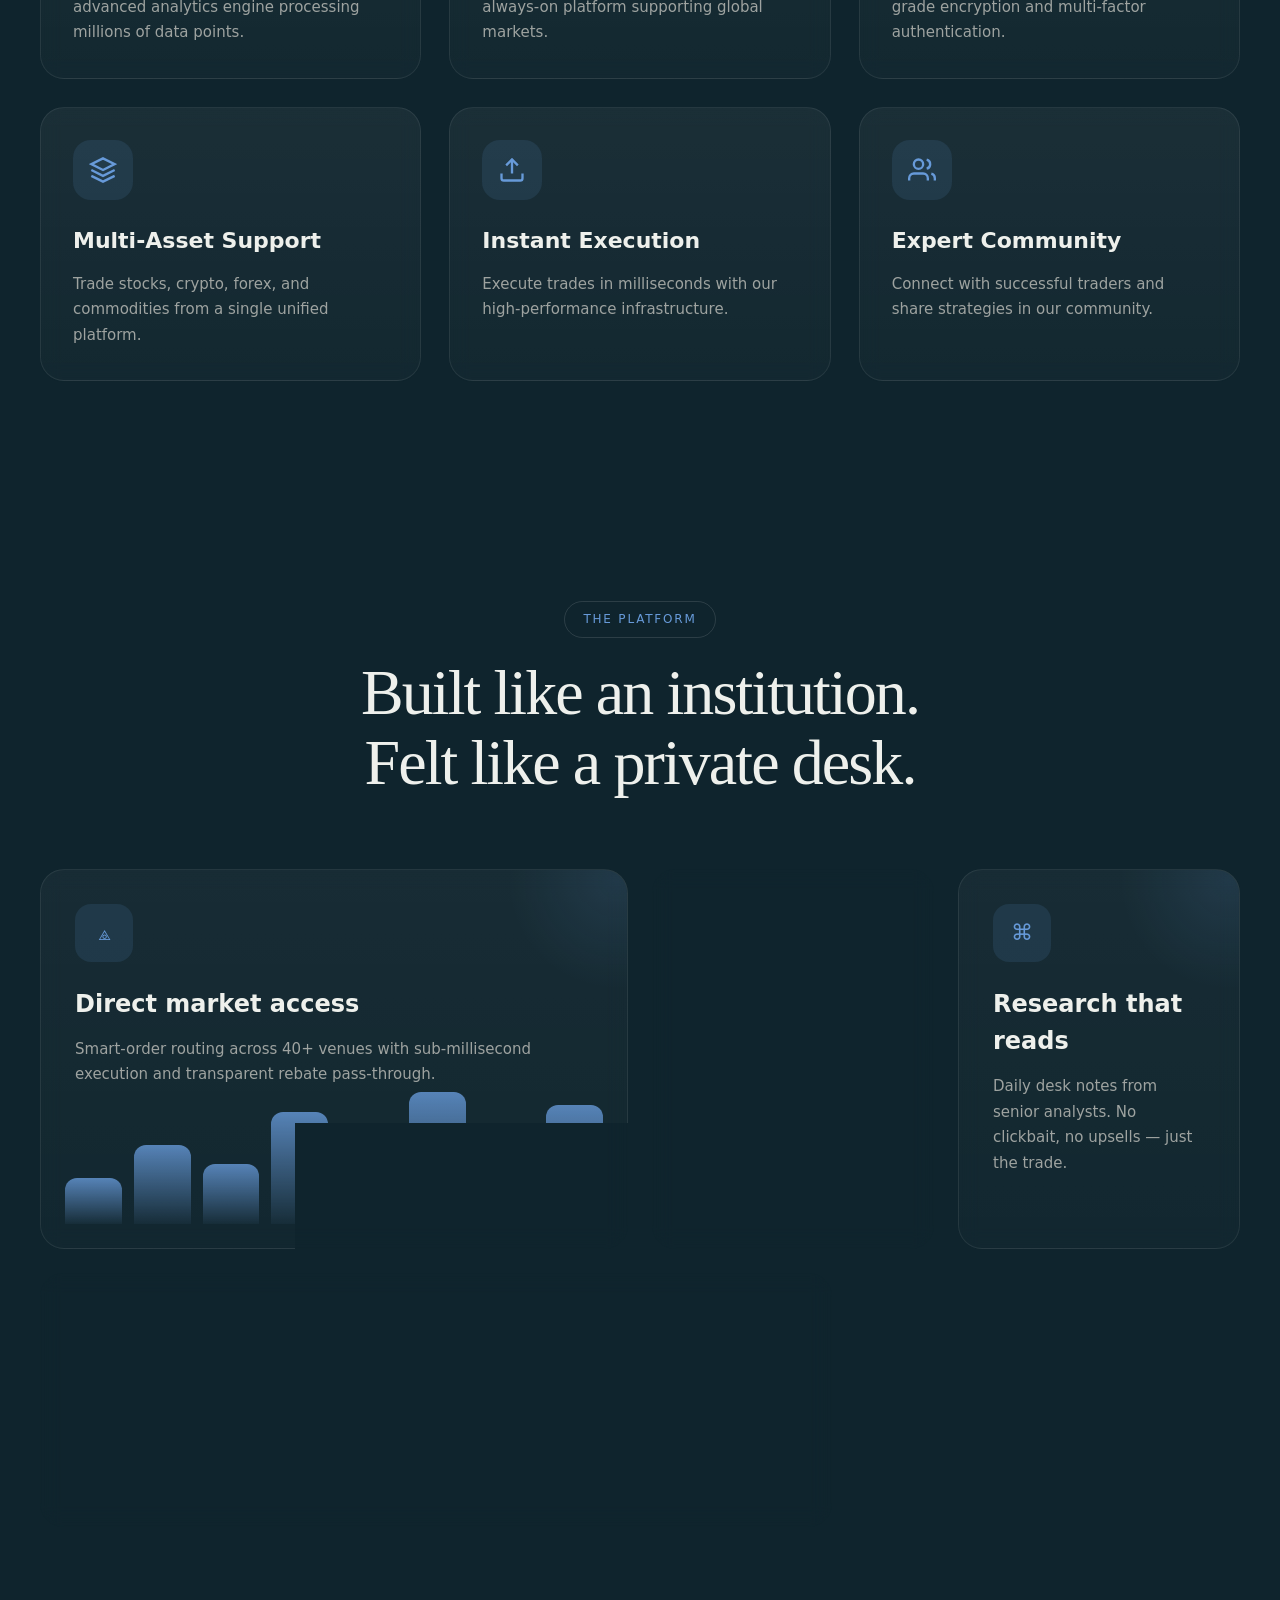
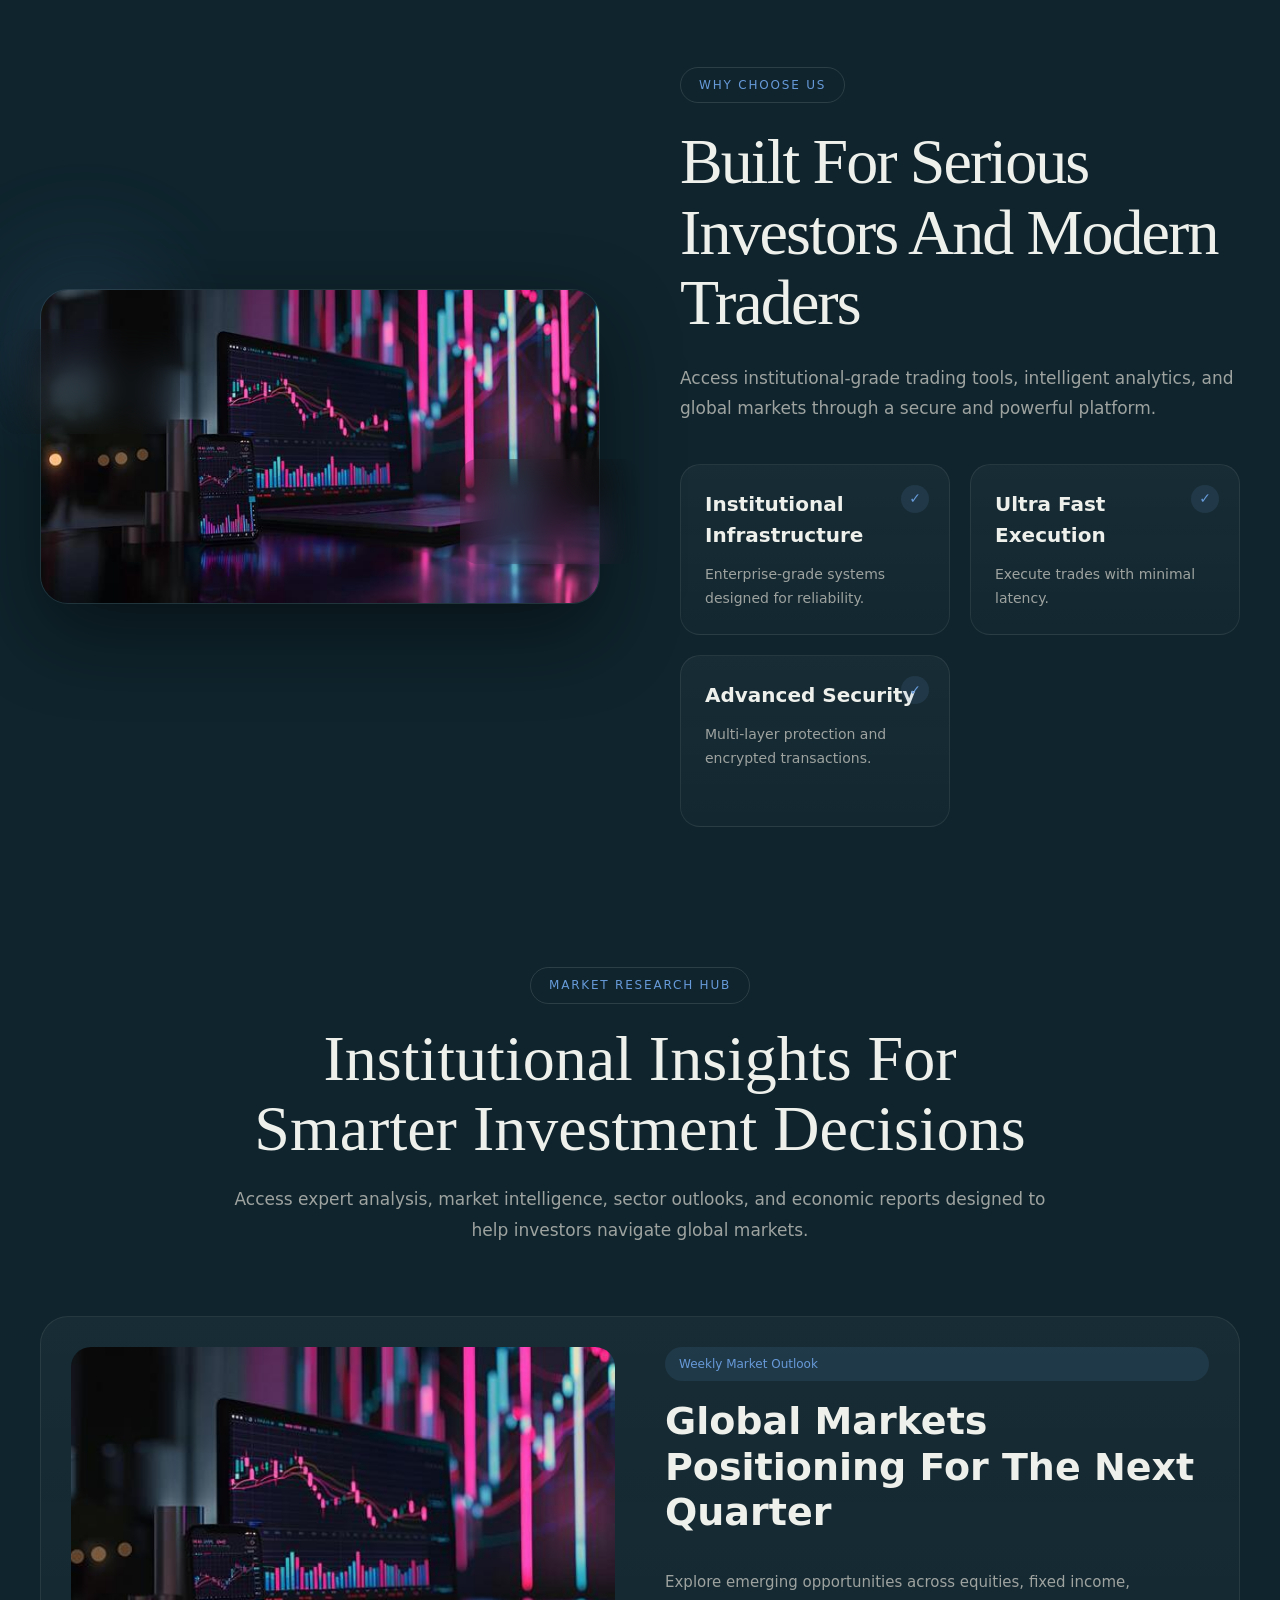
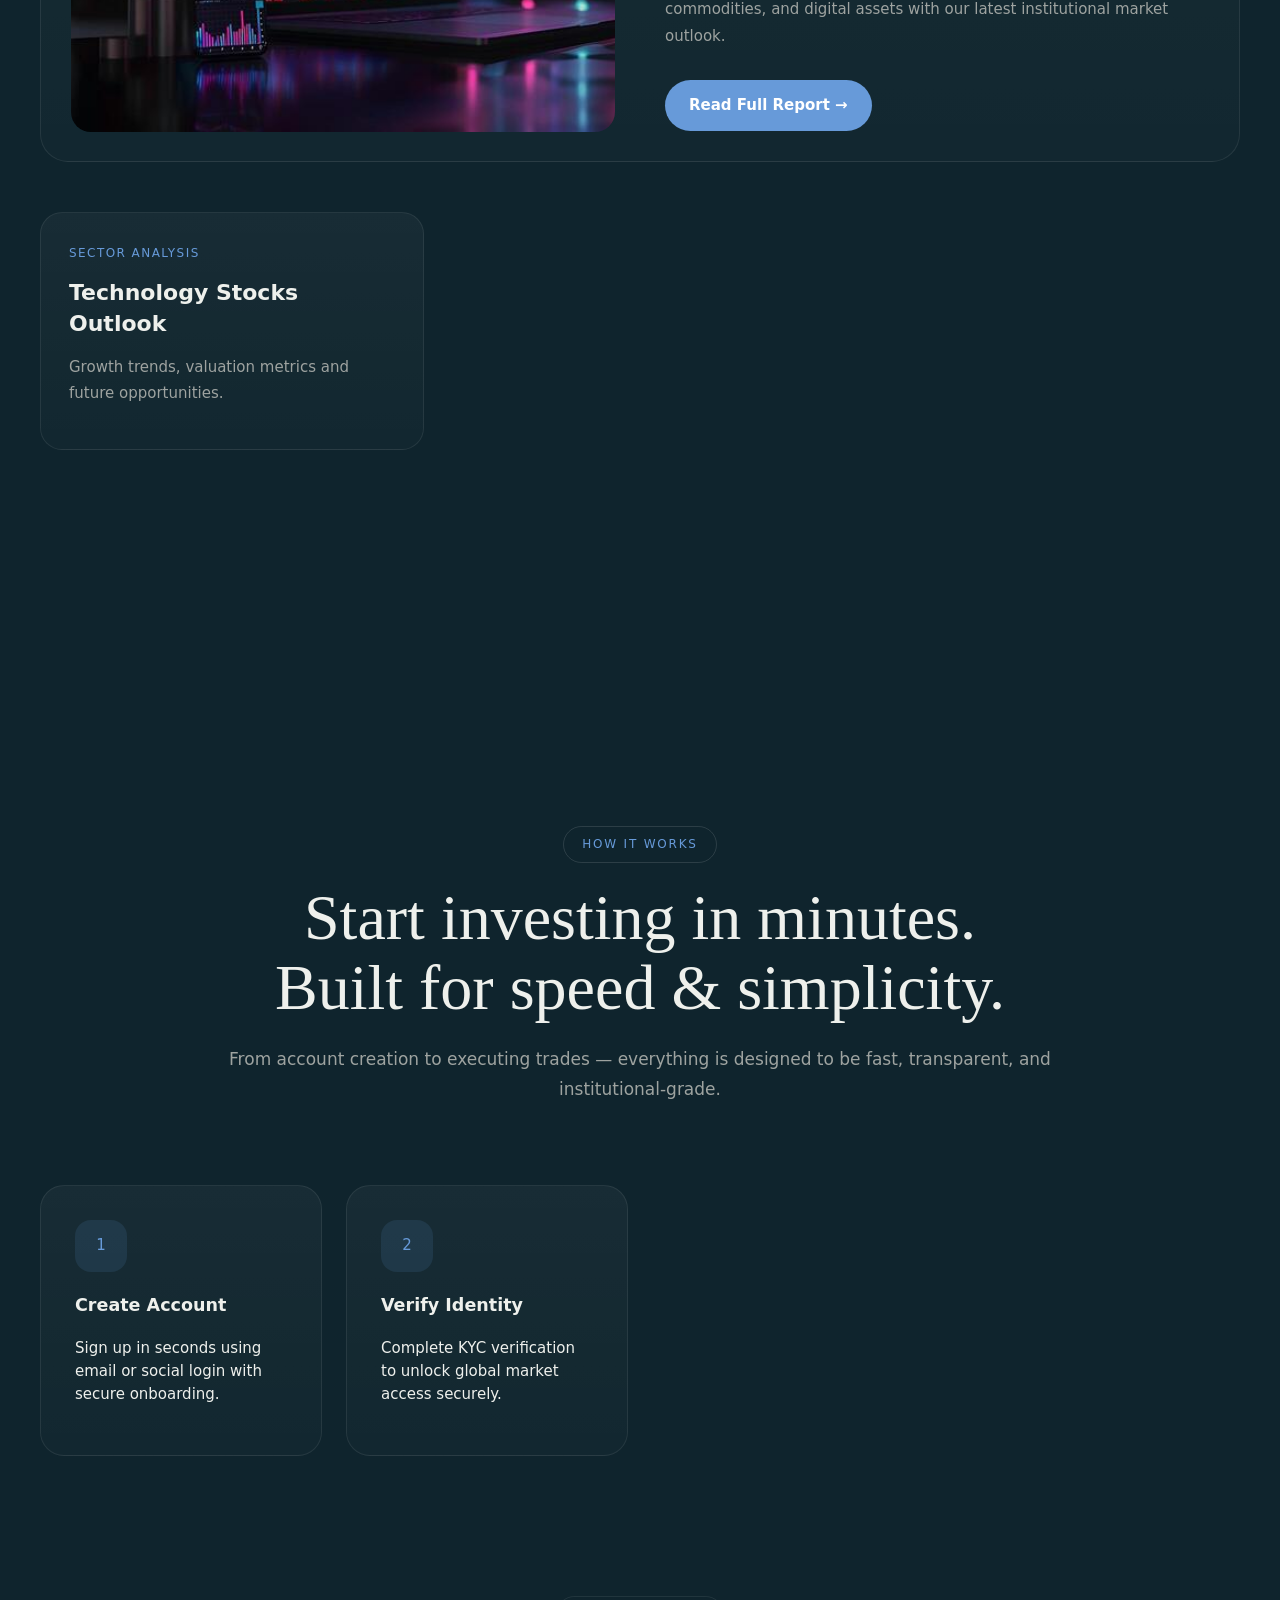
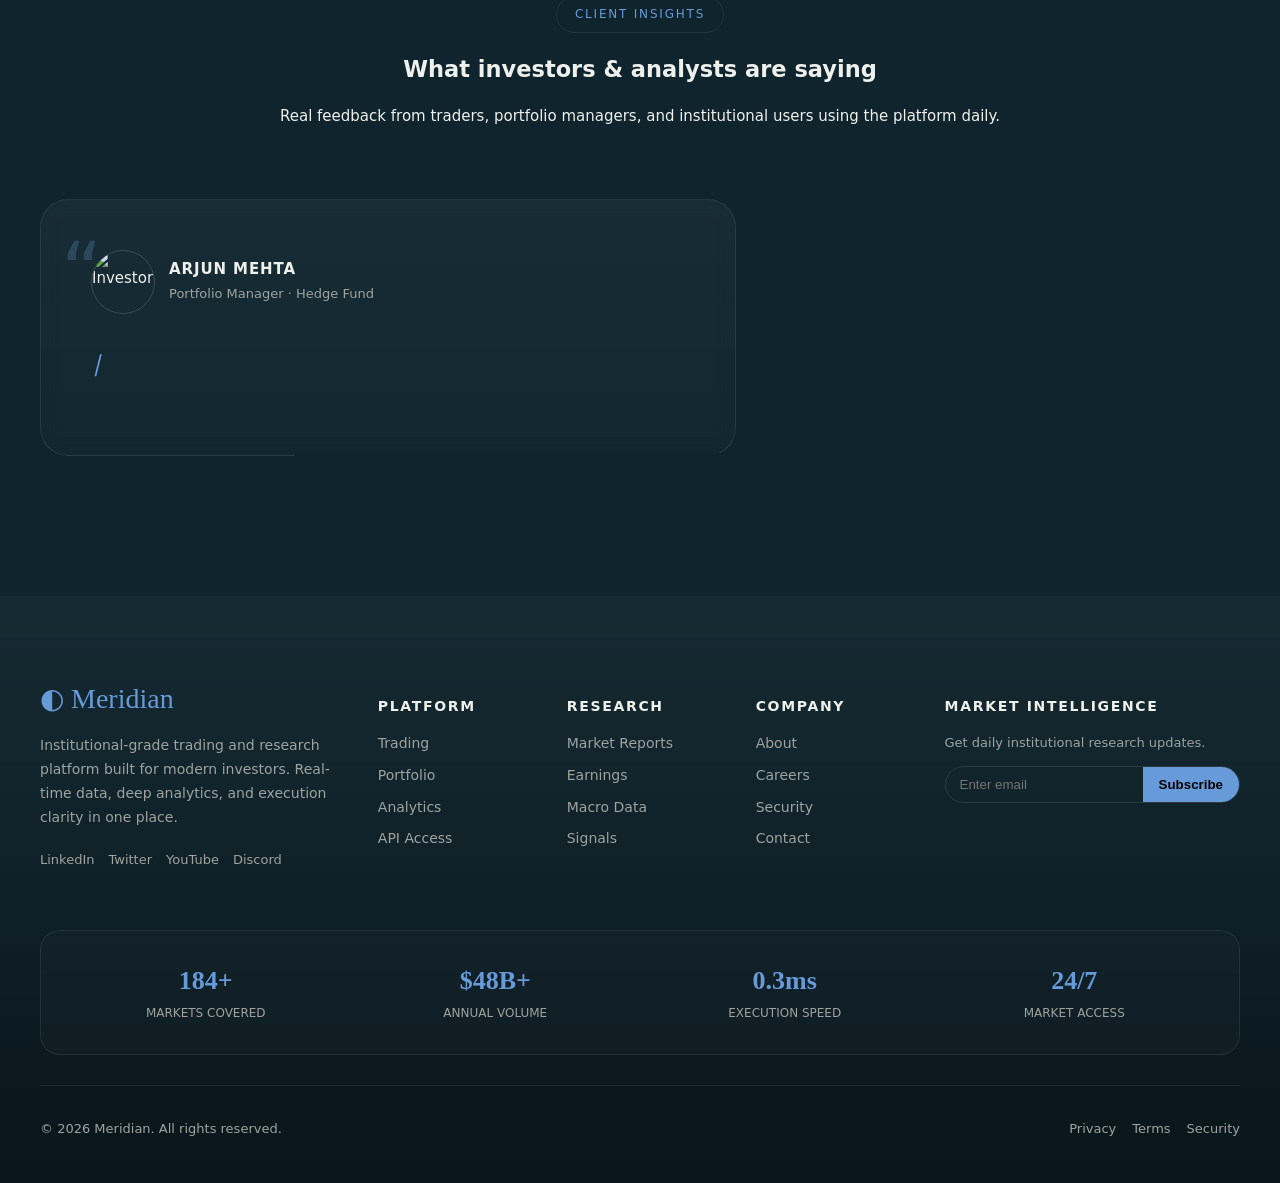
==== commit 3546a93e: "..." ====
--- a/index.html
+++ b/index.html
@@ -27,8 +27,8 @@
     <a href="contact.html">Contact</a>
   </nav>
   <div class="nav-cta">
-    <a href="#" class="link-ghost">Sign in</a>
-    <a href="#" class="btn-primary">Open account →</a>
+    <a href="#" class="link-ghost" onclick="openPopup()">Sign in</a>
+    <a href="#" class="btn-primary" onclick="openPopup()">Open account →</a>
   </div>
 </header>
 
@@ -612,6 +612,163 @@
 
 </footer>
 
+
+<!-- ================= AUTH POPUP ================= -->
+
+<div id="popupOverlay" class="popup-overlay">
+
+  <div class="popup-container">
+
+    <!-- CLOSE BUTTON -->
+    <span class="popup-close" onclick="closePopup()">
+      &times;
+    </span>
+
+    <!-- LEFT SIDE -->
+    <div class="popup-left">
+
+      <h1>Welcome 👋</h1>
+
+      <p>
+        Access your dashboard, analytics,
+        projects and management system.
+      </p>
+
+      <div class="popup-feature-list">
+
+        <div class="popup-feature-card">
+          📊 Real-time Analytics
+        </div>
+
+        <div class="popup-feature-card">
+          ⚡ Fast Dashboard
+        </div>
+
+        <div class="popup-feature-card">
+          🔒 Secure Authentication
+        </div>
+
+      </div>
+
+    </div>
+
+    <!-- RIGHT SIDE -->
+    <div class="popup-right">
+
+      <!-- LOGIN -->
+      <div id="loginForm" class="popup-login-box">
+
+        <h2>Login</h2>
+
+        <span>
+          Access your account
+        </span>
+
+        <input
+          id="loginEmail"
+          type="email"
+          placeholder="Enter Email"
+        >
+
+        <div class="password-wrap">
+            <input id="loginPassword" type="password" placeholder="Enter Password">
+            <span class="eye-btn" onclick="togglePassword('loginPassword',this)">👁</span>
+        </div>
+        <small id="passwordHint" class="hint-text"> </small>
+
+        <!-- FORGOT PASSWORD -->
+        <p class="popup-forgot">
+          <a href="#" onclick="forgotPassword()">Forgot Password?</a>
+        </p>
+
+        <select id="loginRole">
+
+          <option value="user">
+            User
+          </option>
+
+          <option value="admin">
+            Admin
+          </option>
+
+        </select>
+
+        <button onclick="login()">
+          Login
+        </button>
+
+        <p class="popup-switch">
+
+          Don't have an account?
+
+          <span onclick="showSignup()">
+            Signup
+          </span>
+
+        </p>
+
+      </div>
+
+      <!-- SIGNUP -->
+       <!-- ================= SIGNUP FORM ================= -->
+<div id="signupForm" class="popup-signup-box hidden">
+
+  <h2 class="signup-h2">Create Account</h2>
+  <span>Create your new account</span>
+
+  <!-- ROLE SELECTION (AVATAR STYLE) -->
+  <div class="role-selector">
+
+    <div id="userRoleCard" class="role-card active" onclick="selectRole('user')">
+      <div class="avatar">👤</div>
+      <p>User</p>
+    </div>
+
+    <div id="adminRoleCard" class="role-card" onclick="selectRole('admin')">
+      <div class="avatar">🛡️</div>
+      <p>Admin</p>
+    </div>
+
+  </div>
+
+  <!-- INPUTS -->
+  <input id="signupName" type="text" placeholder="Enter Name">
+  <input id="signupEmail" type="email" placeholder="Enter Email">
+  <div class="password-wrap">
+    <input id="signupPassword" type="password" placeholder="Enter Password">
+    <span class="eye-btn" onclick="togglePassword('signupPassword',this)">👁</span>
+  </div>
+  <div class="password-wrap">
+    <input id="signupConfirmPassword" type="password" placeholder="Confirm Password">
+    <span class="eye-btn" onclick="togglePassword('signupConfirmPassword',this)">👁</span>
+  </div>
+
+  <!-- HIDDEN ROLE -->
+  <select id="signupRole" style="display:none;">
+    <option value="user">User</option>
+    <option value="admin">Admin</option>
+  </select>
+
+  <!-- ERROR MESSAGE -->
+  <p id="signupError" class="error-text"></p>
+
+  <!-- BUTTON -->
+  <button onclick="signup()">Create Account</button>
+
+  <!-- SWITCH -->
+  <p class="popup-switch signup-login">
+    Already have an account?
+    <span onclick="showLogin()">Login</span>
+  </p>
+
+</div>
+
+    </div>
+
+  </div>
+
+</div>
+
 <script src="js/home.js"></script>
 
 </body>
--- a/css/home.css
+++ b/css/home.css
@@ -2042,4 +2042,370 @@
         gap:10px;
         text-align:center;
     }
+}
+
+
+
+
+
+
+
+
+
+
+
+
+
+
+
+/* ===================== LOGIN AND SIGNUP ===================== */
+/* ==========================
+   POPUP OVERLAY
+========================== */
+.popup-overlay{
+    position:fixed;
+    inset:0;
+    background:rgba(0,0,0,.75);
+    backdrop-filter:blur(10px);
+    display:none;
+    justify-content:center;
+    align-items:center;
+    z-index:9999;
+}
+
+.popup-overlay.active{
+    display:flex;
+}
+
+/* ==========================
+   CONTAINER
+========================== */
+.popup-container{
+    width:1100px;
+    max-width:95%;
+    min-height:650px;
+
+    display:grid;
+    grid-template-columns:1fr 1fr;
+
+    background:rgba(15,36,45,.95);
+    border:1px solid rgba(255,255,255,.08);
+
+    border-radius:24px;
+    overflow:hidden;
+
+    box-shadow:0 30px 100px rgba(0,0,0,.5);
+
+    animation:popupShow .5s ease;
+
+    /* ------ */
+
+    min-height:unset;      /* REMOVE fixed height behavior */
+    max-height:90vh;       /* prevents overflow */
+    
+
+}
+
+@keyframes popupShow{
+    from{
+        opacity:0;
+        transform:translateY(30px) scale(.95);
+    }
+    to{
+        opacity:1;
+        transform:translateY(0) scale(1);
+    }
+}
+
+/* ==========================
+   CLOSE BTN
+========================== */
+.popup-close{
+    position:absolute;
+    top:25px;
+    right:30px;
+    font-size:32px;
+    cursor:pointer;
+    color:#fff;
+    z-index:100;
+}
+
+/* ==========================
+   LEFT SIDE
+========================== */
+.popup-left{
+    padding:70px 50px;
+
+    background:
+    linear-gradient(
+        135deg,
+        rgba(103,154,217,.18),
+        rgba(255,255,255,.03)
+    );
+
+    display:flex;
+    flex-direction:column;
+    justify-content:center;
+}
+
+.popup-left h1{
+    font-size:58px;
+    line-height:1.05;
+    margin-bottom:20px;
+    font-family:var(--serif);
+}
+
+.popup-left p{
+    color:#b7c0c5;
+    line-height:1.8;
+    margin-bottom:40px;
+}
+
+.popup-feature-list{
+    display:flex;
+    flex-direction:column;
+    gap:16px;
+}
+
+.popup-feature-card{
+    padding:16px 18px;
+    background:rgba(255,255,255,.04);
+    border:1px solid rgba(255,255,255,.08);
+    border-radius:14px;
+
+    transform:translateX(-30px);
+    opacity:0;
+
+    animation:featureSlide .7s forwards;
+}
+
+.popup-feature-card:nth-child(2){
+    animation-delay:.15s;
+}
+.popup-feature-card:nth-child(3){
+    animation-delay:.3s;
+}
+
+@keyframes featureSlide{
+    to{
+        opacity:1;
+        transform:translateX(0);
+    }
+}
+
+/* ==========================
+   RIGHT SIDE
+========================== */
+.popup-right{
+    padding:60px;
+    display:flex;
+    align-items:center;
+    justify-content:center;
+}
+
+/* ==========================
+   LOGIN & SIGNUP
+========================== */
+.popup-login-box,
+.popup-signup-box{
+    width:100%;
+}
+
+.popup-login-box h2,
+.popup-signup-box h2{
+    font-size:34px;
+    margin-bottom:8px;
+}
+
+.popup-login-box span,
+.popup-signup-box span{
+    color:#9ea3a0;
+    display:block;
+    margin-bottom:25px;
+}
+
+/* ==========================
+   INPUTS
+========================== */
+.popup-login-box input,
+.popup-signup-box input,
+.popup-login-box select{
+    width:100%;
+    height:54px;
+
+    background:rgba(255,255,255,.04);
+
+    border:1px solid rgba(255,255,255,.08);
+    border-radius:14px;
+
+    padding:0 18px;
+    margin-bottom:16px;
+
+    color:#fff;
+}
+
+.popup-login-box input:focus,
+.popup-signup-box input:focus{
+    outline:none;
+    border-color:#679ad9;
+}
+
+/* ==========================
+   PASSWORD WRAPPER
+========================== */
+.password-wrap{
+    position:relative;
+}
+
+.password-wrap input{
+    padding-right:55px;
+}
+
+.eye-btn{
+    position:absolute;
+    right:18px;
+    top:50%;
+    transform:translateY(-50%);
+    cursor:pointer;
+    font-size:18px;
+    color:#aaa;
+}
+
+/* ==========================
+   PASSWORD RULE
+========================== */
+.hint-text{
+    display:block;
+    margin-top:-8px;
+    margin-bottom:14px;
+    font-size:12px;
+}
+
+.valid{
+    color:#7ee787;
+}
+
+.invalid{
+    color:#ff6b6b;
+}
+
+/* ==========================
+   BUTTON
+========================== */
+.popup-login-box button,
+.popup-signup-box button{
+    width:100%;
+    height:54px;
+
+    border:none;
+    border-radius:14px;
+
+    background:#679ad9;
+    color:#fff;
+
+    font-size:15px;
+    font-weight:600;
+
+    cursor:pointer;
+    transition:.3s;
+}
+
+.popup-login-box button:hover,
+.popup-signup-box button:hover{
+    transform:translateY(-2px);
+}
+
+/* ==========================
+   SWITCH
+========================== */
+.popup-switch{
+    margin-top:20px;
+    text-align:center;
+    color:#aaa;
+}
+
+.popup-switch span{
+    color:#679ad9;
+    cursor:pointer;
+}
+
+/* ==========================
+   ROLE SELECTOR
+========================== */
+.role-selector{
+    display:flex;
+    gap:16px;
+    margin-bottom:22px;
+}
+
+.role-card{
+    flex:1;
+
+    text-align:center;
+
+    padding:18px;
+
+    border-radius:14px;
+    border:1px solid rgba(255,255,255,.08);
+
+    cursor:pointer;
+
+    transition:.3s;
+}
+
+.role-card.active{
+    border-color:#679ad9;
+    background:rgba(103,154,217,.15);
+}
+
+.avatar{
+    font-size:28px;
+    margin-bottom:10px;
+}
+
+.hidden{
+    display:none;
+}
+
+/* MOBILE */
+@media(max-width:900px){
+
+    .popup-container{
+        grid-template-columns:1fr;
+    }
+
+    .popup-left{
+        display:none;
+    }
+
+    .popup-right{
+        padding:35px;
+    }
+}
+
+/* ============  */
+/* ==========================
+   FIX SIGNUP FULL HEIGHT ISSUE
+========================== */
+
+.popup-signup-box{
+    max-height:520px;          /* controls overflow */
+    overflow-y:auto;           /* scroll instead of stretching */
+    padding-right:10px;        /* avoid scrollbar overlap */
+}
+
+/* optional: nicer scrollbar */
+.popup-signup-box::-webkit-scrollbar{
+    width:4px;
+}
+
+.popup-signup-box::-webkit-scrollbar-thumb{
+    background:rgba(103,154,217,.4);
+    border-radius:10px;
+}
+/* ........... */
+.popup-right{
+    max-height:650px;
+    overflow:hidden;
+    align-items:center;
 }
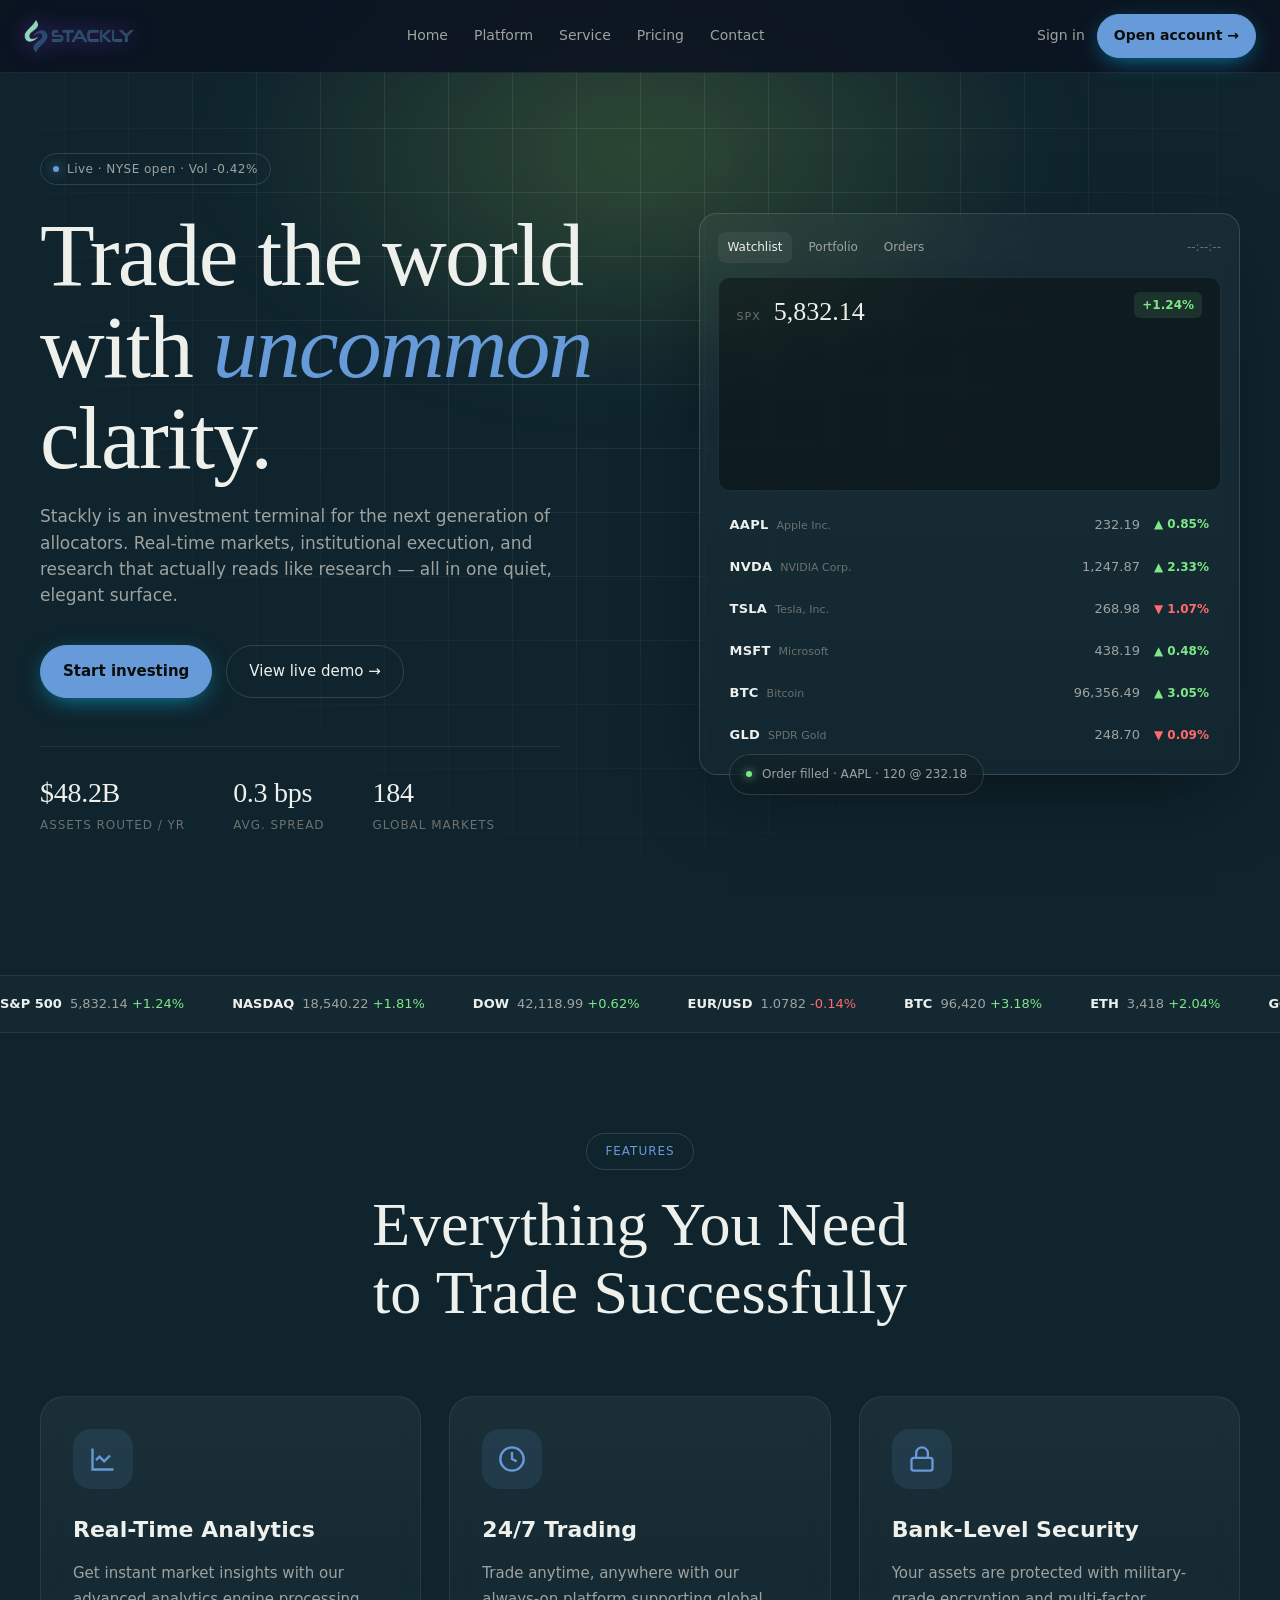
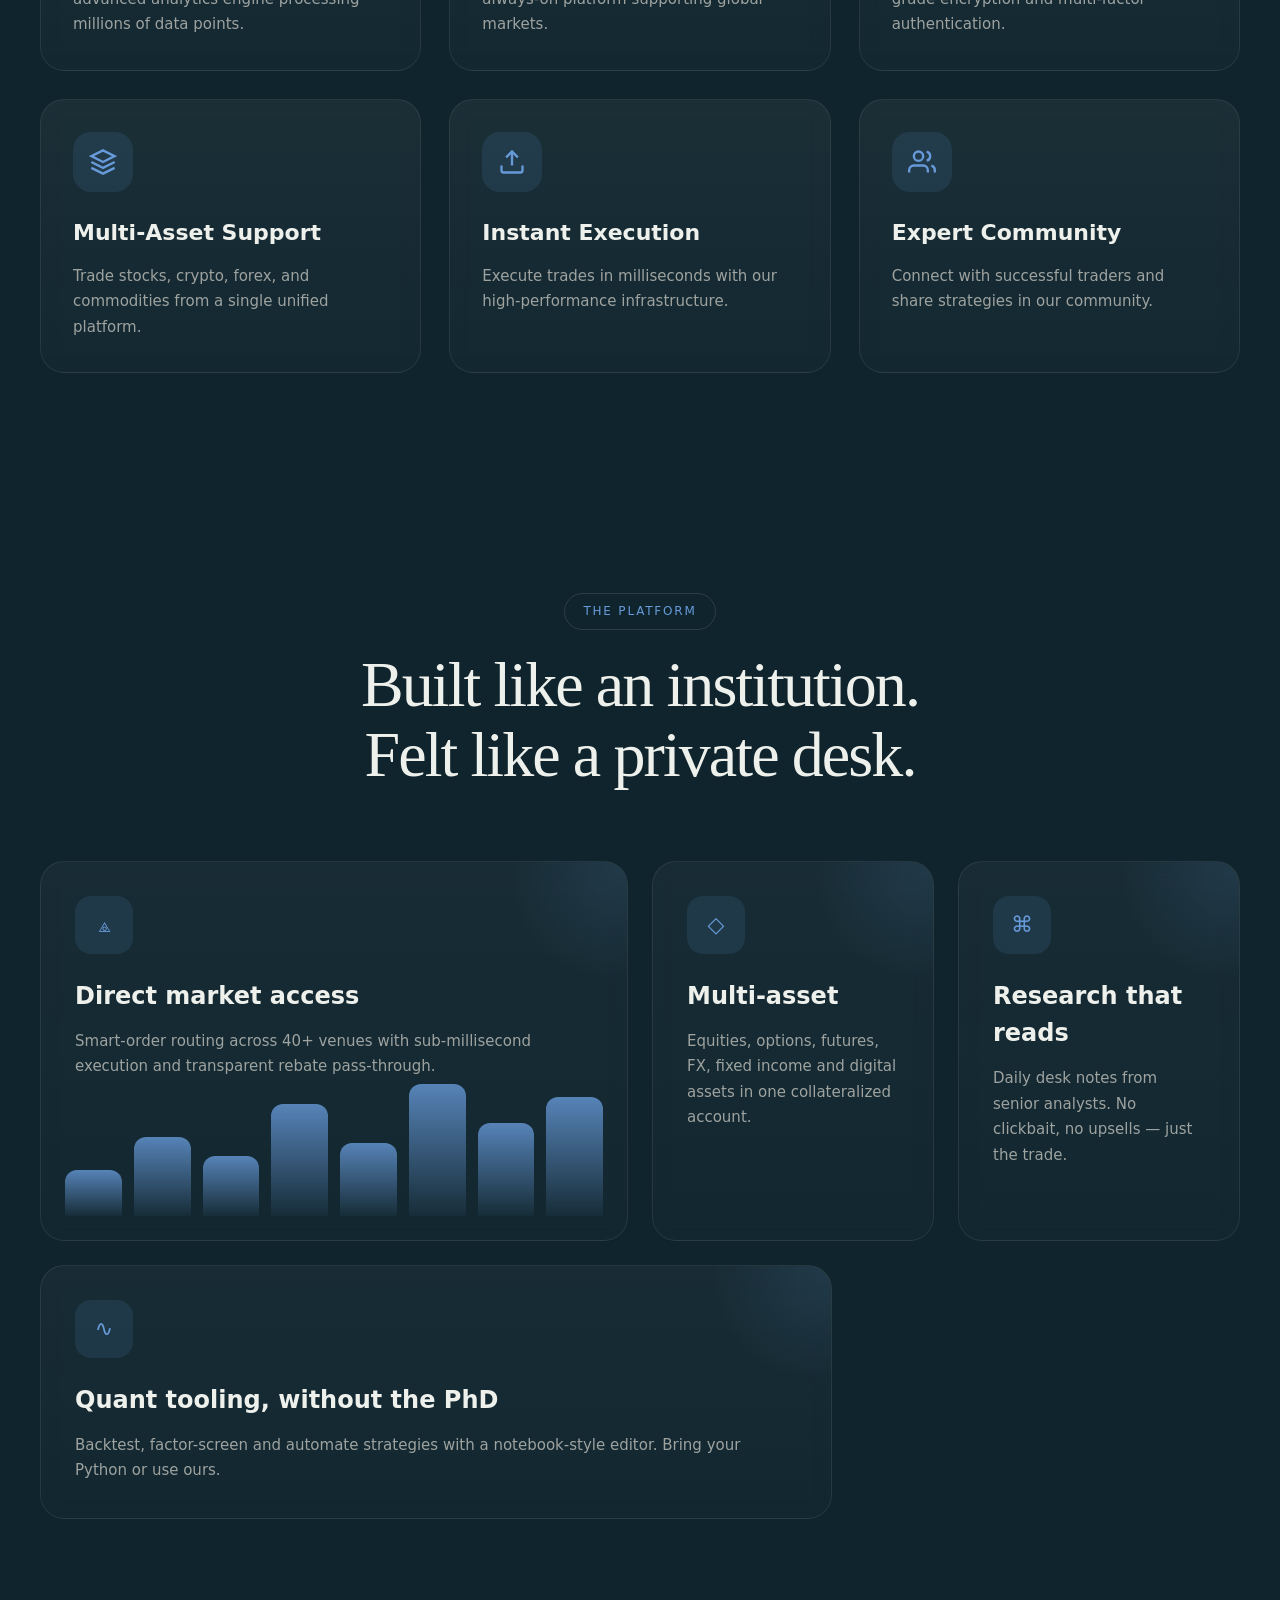
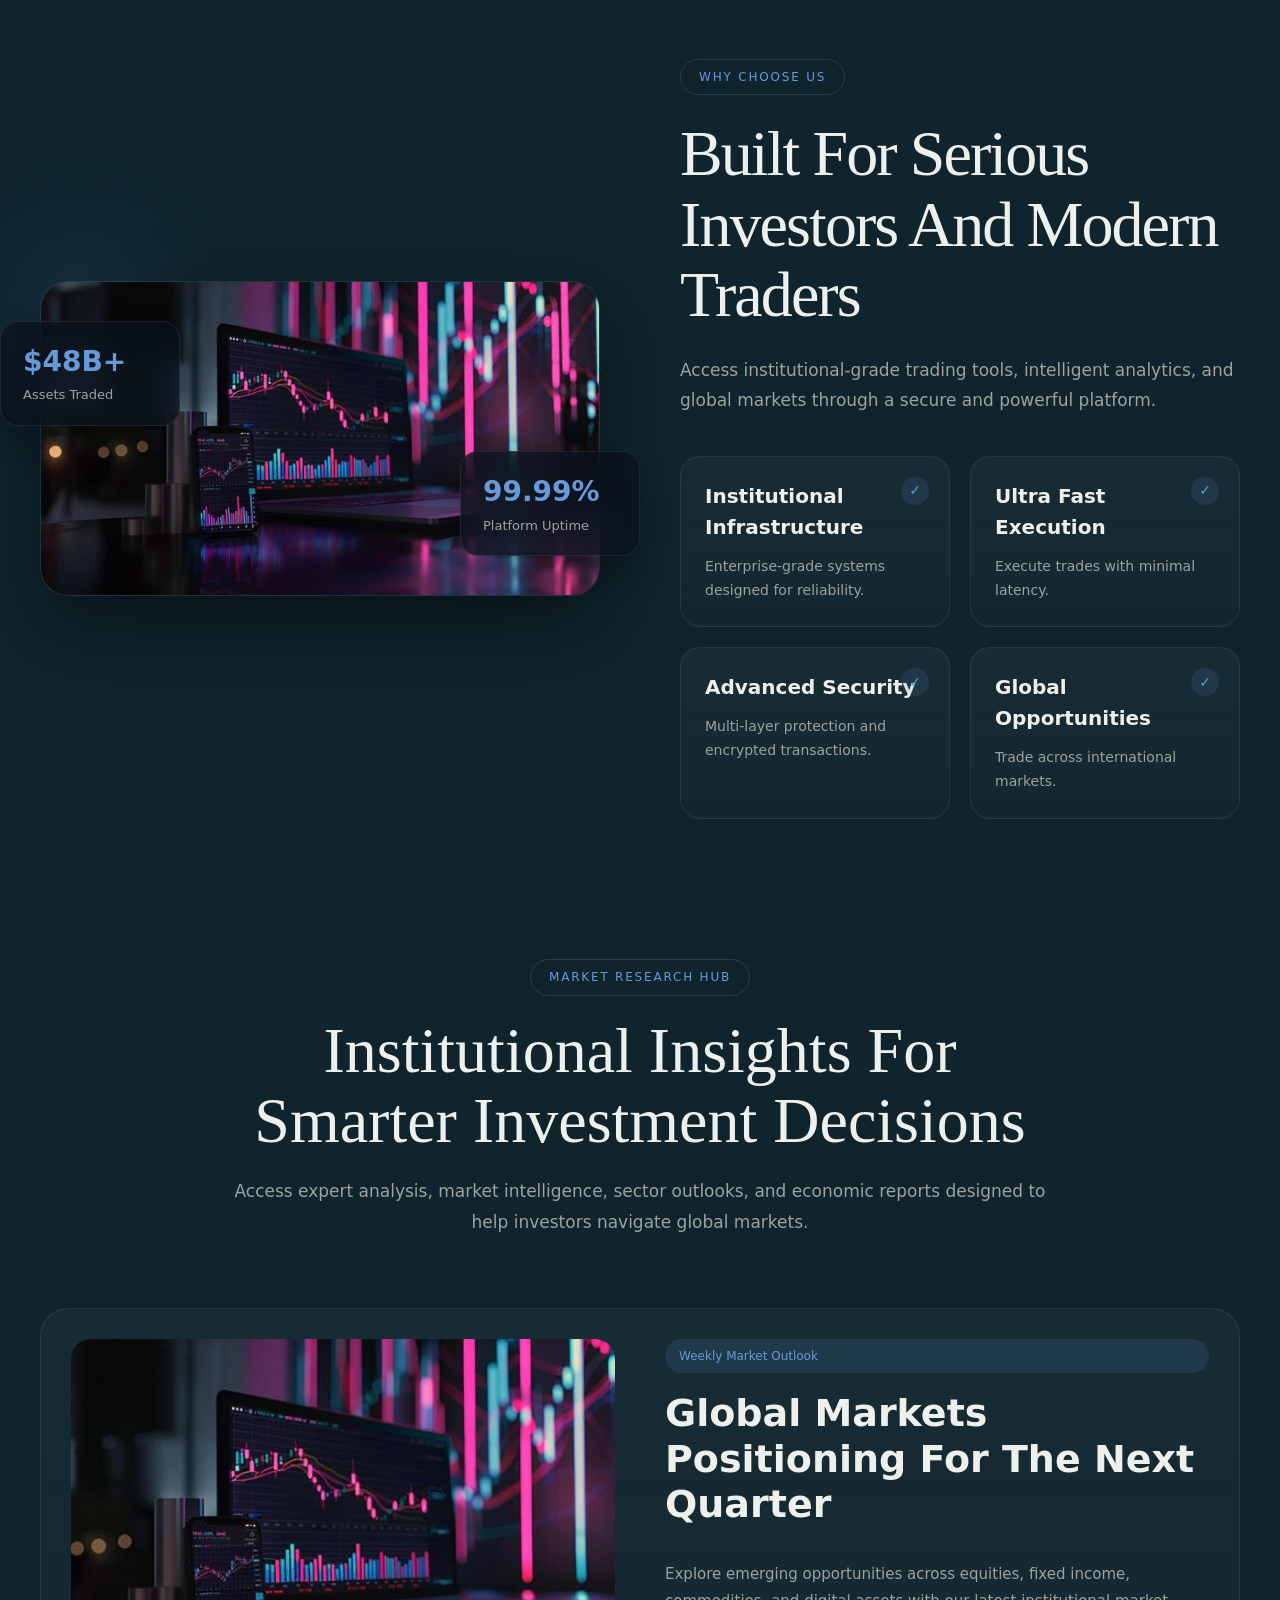
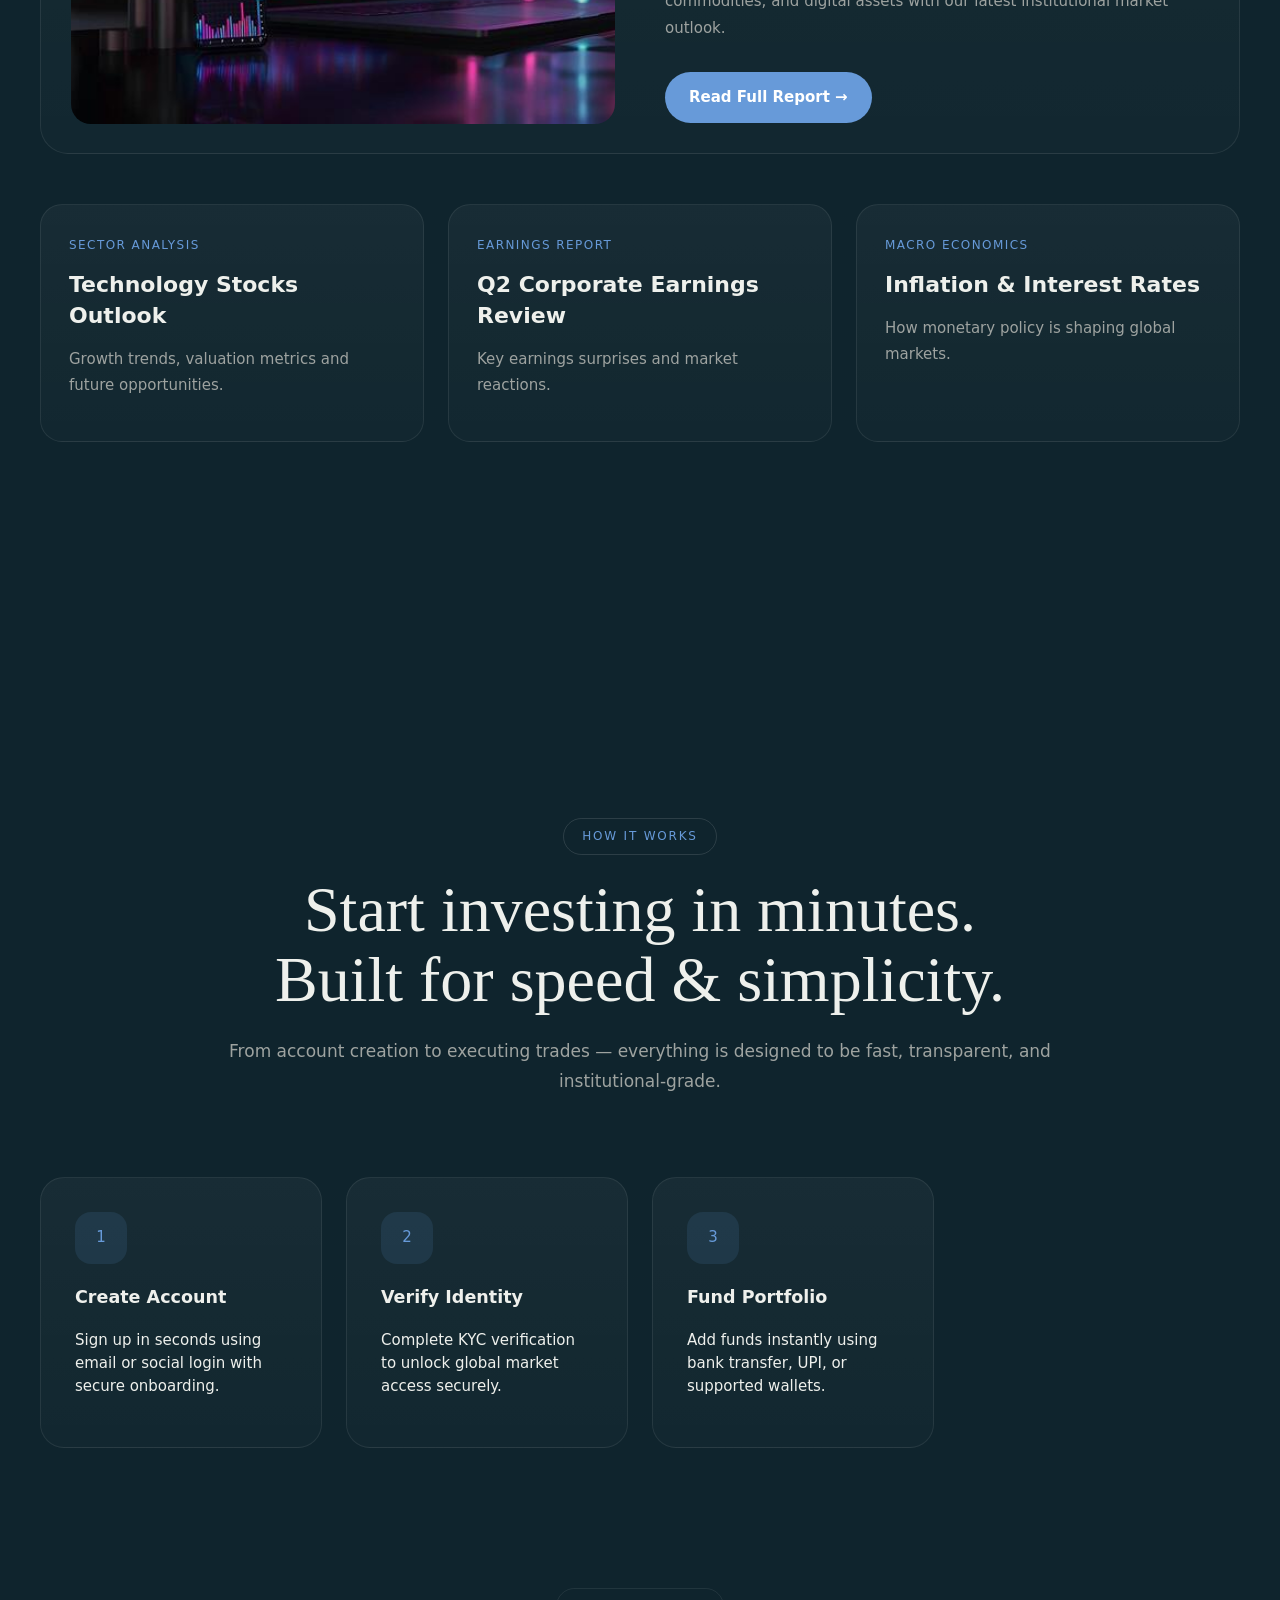
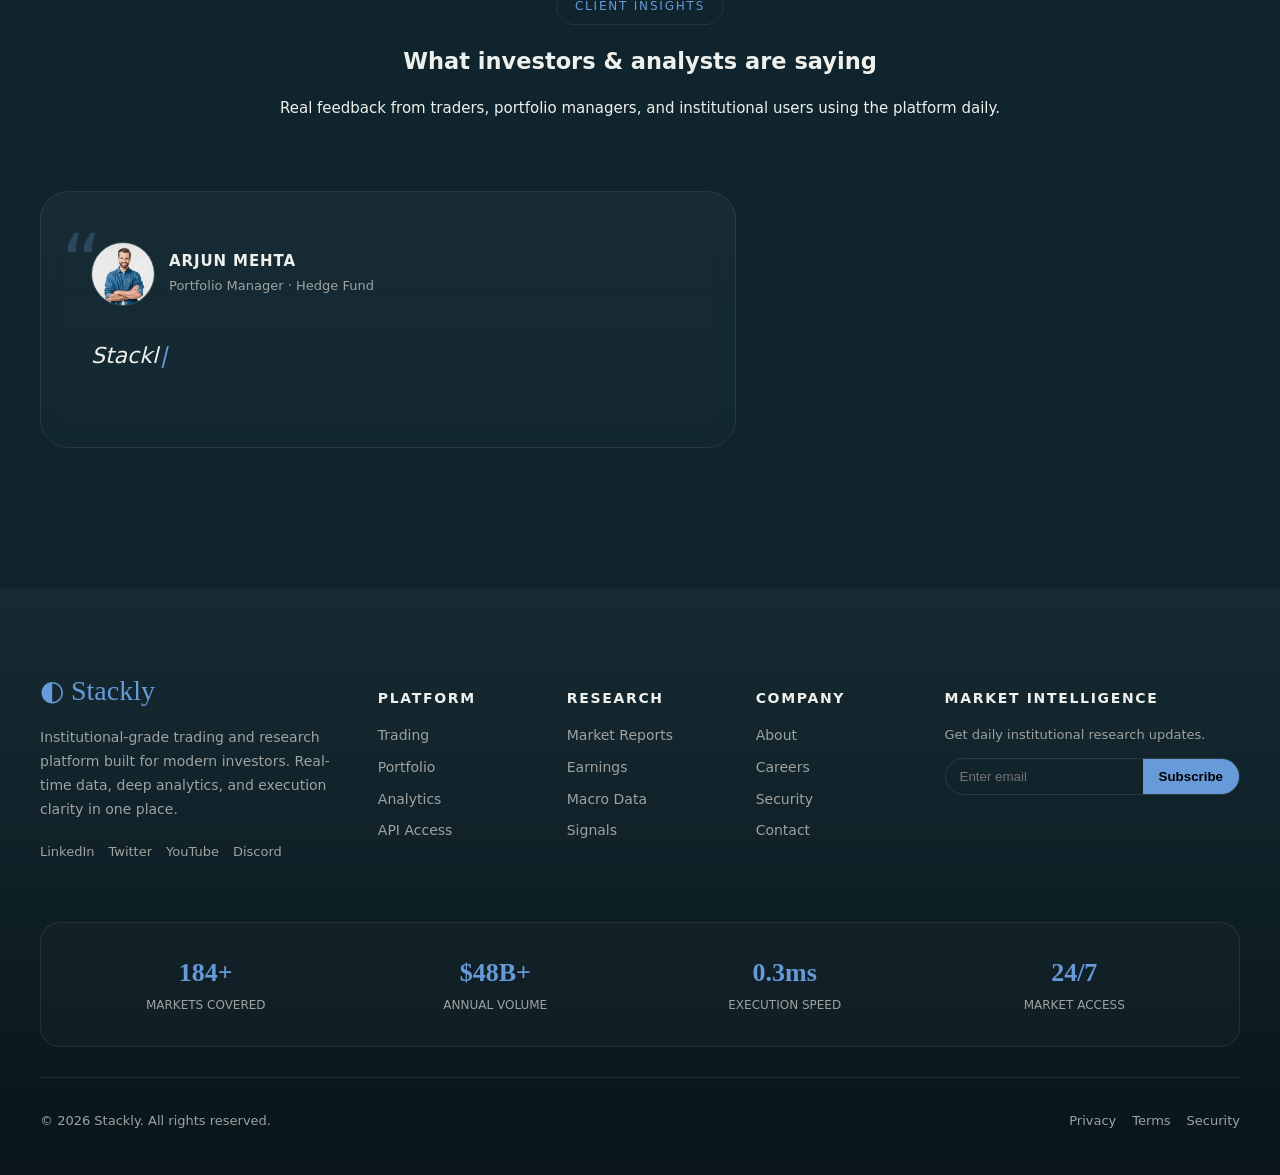
==== commit 810dca86: "....." ====
--- a/index.html
+++ b/index.html
@@ -14,22 +14,46 @@
 
     
 <!-- NAV -->
+<!-- NAV -->
 <header class="nav">
-  <a href="#" class="brand">
-    <span class="brand-mark">◐</span>
-    <span class="brand-name">Meridian</span>
+
+<!-- BRAND (LOGO ONLY) -->
+  <a href="error.html" class="brand">
+    <img src="images/logo-stackly (1).webp" alt="Stackly Logo" class="brand-logo">
   </a>
-  <nav class="nav-links">
+
+  
+
+<!-- NAV LINKS -->
+  <nav class="nav-links" id="navLinks">
     <a href="index.html">Home</a>
     <a href="platform.html">Platform</a>
     <a href="services.html">Service</a>
     <a href="pricing.html">Pricing</a>
     <a href="contact.html">Contact</a>
   </nav>
+
+<!-- CTA -->
   <div class="nav-cta">
-    <a href="#" class="link-ghost" onclick="openPopup()">Sign in</a>
-    <a href="#" class="btn-primary" onclick="openPopup()">Open account →</a>
-  </div>
+    <a class="link-ghost" onclick="openPopup()">Sign in</a>
+    <a class="btn-primary" onclick="openPopup()">Open account →</a>
+  </div>
+
+<!-- MOBILE CTA -->
+  <!-- LOGIN INSIDE MENU -->
+    <div class="menu-auth">
+      
+      <a class="btn-primary" onclick="openPopup()">Login →</a>
+    
+    </div>
+
+<!-- MOBILE TOGGLER -->
+  <div class="nav-toggle" onclick="toggleMenu()">
+    <span></span>
+    <span></span>
+    <span></span>
+  </div>
+
 </header>
 
 <!-- HERO -->
@@ -43,13 +67,13 @@
       with <em>uncommon</em> clarity.
     </h1>
     <p class="lede">
-      Meridian is an investment terminal for the next generation of allocators.
+      Stackly is an investment terminal for the next generation of allocators.
       Real-time markets, institutional execution, and research that actually reads
       like research — all in one quiet, elegant surface.
     </p>
     <div class="hero-actions">
-      <a href="#" class="btn-primary lg">Start investing</a>
-      <a href="#" class="btn-ghost lg">View live demo →</a>
+      <a href="error.html" class="btn-primary lg">Start investing</a>
+      <a href="error.html" class="btn-ghost lg">View live demo →</a>
     </div>
     <div class="hero-meta">
       <div><strong>$48.2B</strong><span>assets routed / yr</span></div>
@@ -326,7 +350,7 @@
                 with our latest institutional market outlook.
             </p>
 
-            <a href="#" class="research-btn">
+            <a href="error.html" class="research-btn">
                 Read Full Report →
             </a>
 
@@ -449,7 +473,7 @@
 
             <div class="featured-person">
 
-                <img src="images/investor1.jpg" alt="Investor">
+                <img src="images/team3.webp" alt="Investor">
 
                 <div class="person-info">
                     <span class="name">Arjun Mehta</span>
@@ -461,7 +485,7 @@
             <div class="quote-mark">“</div>
 
             <p class="quote-text typing-text" data-text="
-                Meridian gives us execution clarity we usually only see in institutional trading desks. 
+                Stackly gives us execution clarity we usually only see in institutional trading desks. 
                 The research layer alone has changed how we allocate capital."></p>
 
         </div>
@@ -470,7 +494,7 @@
         <div class="testimonial-feed">
 
             <div class="feed-item">
-                <img src="images/user1.jpg" />
+                <img src="images/team1.webp" />
                 <div>
                     <p>Execution speed feels institutional-grade.</p>
                     <span>Sarah L. · Equity Trader</span>
@@ -478,7 +502,7 @@
             </div>
 
             <div class="feed-item">
-                <img src="images/user2.jpg" />
+                <img src="images/team2.webp" />
                 <div>
                     <p>Research quality is extremely professional.</p>
                     <span>Michael R. · Analyst</span>
@@ -486,7 +510,7 @@
             </div>
 
             <div class="feed-item">
-                <img src="images/user3.jpg" />
+                <img src="images/team3.webp" />
                 <div>
                     <p>Risk tools are surprisingly advanced.</p>
                     <span>Daniel K. · Investor</span>
@@ -509,7 +533,7 @@
         <div class="ft-brand">
 
             <div class="ft-logo">
-                ◐ Meridian
+                ◐ Stackly
             </div>
 
             <p>
@@ -520,10 +544,10 @@
 
             <div class="ft-social">
 
-                <a href="#">LinkedIn</a>
-                <a href="#">Twitter</a>
-                <a href="#">YouTube</a>
-                <a href="#">Discord</a>
+                <a href="error.html">LinkedIn</a>
+                <a href="error.html">Twitter</a>
+                <a href="error.html">YouTube</a>
+                <a href="error.html">Discord</a>
 
             </div>
 
@@ -532,26 +556,26 @@
         <!-- LINKS -->
         <div class="ft-col">
             <h4>Platform</h4>
-            <a href="#">Trading</a>
-            <a href="#">Portfolio</a>
-            <a href="#">Analytics</a>
-            <a href="#">API Access</a>
+            <a href="error.html">Trading</a>
+            <a href="error.html">Portfolio</a>
+            <a href="error.html">Analytics</a>
+            <a href="error.html">API Access</a>
         </div>
 
         <div class="ft-col">
             <h4>Research</h4>
-            <a href="#">Market Reports</a>
-            <a href="#">Earnings</a>
-            <a href="#">Macro Data</a>
-            <a href="#">Signals</a>
+            <a href="error.html">Market Reports</a>
+            <a href="error.html">Earnings</a>
+            <a href="error.html">Macro Data</a>
+            <a href="error.html">Signals</a>
         </div>
 
         <div class="ft-col">
             <h4>Company</h4>
-            <a href="#">About</a>
-            <a href="#">Careers</a>
-            <a href="#">Security</a>
-            <a href="#">Contact</a>
+            <a href="error.html">About</a>
+            <a href="error.html">Careers</a>
+            <a href="error.html">Security</a>
+            <a href="error.html">Contact</a>
         </div>
 
         <!-- NEWSLETTER -->
@@ -600,12 +624,12 @@
     <!-- BOTTOM -->
     <div class="ft-bottom">
 
-        <p>© 2026 Meridian. All rights reserved.</p>
+        <p>© 2026 Stackly. All rights reserved.</p>
 
         <div class="ft-legal">
-            <a href="#">Privacy</a>
-            <a href="#">Terms</a>
-            <a href="#">Security</a>
+            <a href="error.html">Privacy</a>
+            <a href="error.html">Terms</a>
+            <a href="error.html">Security</a>
         </div>
 
     </div>
@@ -678,7 +702,7 @@
 
         <!-- FORGOT PASSWORD -->
         <p class="popup-forgot">
-          <a href="#" onclick="forgotPassword()">Forgot Password?</a>
+          <a href="error.html" onclick="forgotPassword()">Forgot Password?</a>
         </p>
 
         <select id="loginRole">
--- a/css/home.css
+++ b/css/home.css
@@ -83,6 +83,146 @@
 .btn-primary.lg,.btn-ghost.lg{padding:14px 22px;font-size:15px}
 .btn-primary.block,.btn-ghost.block{display:block;text-align:center;margin-top:18px}
 
+/* -----------------  */
+
+/* NAV BASE */
+.nav{
+    display:flex;
+    align-items:center;
+    justify-content:space-between;
+    padding:15px 25px;
+    position:sticky;
+    top:0;
+    background:#0b1220;
+    z-index:1000;
+}
+
+/* LOGO */
+.brand-logo{
+    width:60px;
+    height:60px;
+    object-fit:contain;
+}
+
+/* TOGGLE BUTTON (IMPORTANT FIX) */
+.nav-toggle{
+    display:none;
+    flex-direction:column;
+    gap:5px;
+    cursor:pointer;
+    z-index:1100;
+}
+
+.nav-toggle span{
+    width:28px;
+    height:2px;
+    background:#fff;
+    border-radius:2px;
+    transition:.3s;
+}
+
+/* NAV LINKS */
+.nav-links{
+    display:flex;
+    gap:20px;
+}
+
+/* MOBILE */
+@media(max-width:768px){
+
+    /* SHOW TOGGLE */
+    .nav-toggle{
+        display:flex;
+    }
+
+    /* HIDE LINKS BY DEFAULT */
+    .nav-links{
+        position:absolute;
+        top:75px;
+        left:0;
+        right:0;
+        flex-direction:column;
+        background:#0b1220;
+        padding:20px;
+        display:none;
+        border-top:1px solid rgba(255,255,255,.08);
+    }
+
+    /* ACTIVE MENU */
+    .nav-links.active{
+        display:flex;
+        animation:drop .3s ease;
+    }
+
+    @keyframes drop{
+        from{
+            opacity:0;
+            transform:translateY(-10px);
+        }
+        to{
+            opacity:1;
+            transform:translateY(0);
+        }
+    }
+
+    /* HIDE CTA ON MOBILE */
+    .nav-cta{
+        display:none;
+    }
+}
+
+/* ====== MOBILE NAV ====== */
+/* HIDE ON DESKTOP DEFAULT */
+.menu-auth{
+    display:none;
+    flex-direction:column;
+    gap:10px;
+    margin-top:15px;
+}
+
+/* MOBILE ONLY */
+@media(max-width:768px){
+
+    .menu-auth{
+        display:flex;    
+    }
+
+    /* .menu-auth a{
+        text-align:center;
+        padding:10px;
+        border-radius:10px;
+    } */
+
+    .link-ghost{
+        background:rgba(255,255,255,.05);
+        color:#fff;
+    }
+}
+
+/* BRAND (UPDATED) */
+.brand{
+    display:flex;
+    align-items:center;
+    text-decoration:none;
+}
+
+/* LOGO */
+.brand-logo{
+    width:120px;
+    height:40px;
+    object-fit:contain;
+    transition:.3s;
+
+    /* premium glow */
+    filter:drop-shadow(0 0 10px rgba(124,58,237,.6));
+}
+
+.brand-logo:hover{
+    transform:scale(1.08);
+    filter:drop-shadow(0 0 12px rgba(124,58,237,.8));
+}
+/* ----------------- */
+
 /* HERO */
 .hero{
   display:grid;grid-template-columns:1.05fr .95fr;gap:60px;
@@ -2408,4 +2548,596 @@
     max-height:650px;
     overflow:hidden;
     align-items:center;
+}
+
+
+/* ======================== MEDIA QUERRY ========================== */
+/* =========================
+   CLEAN MOBILE FIX LAYER
+========================= */
+
+@media (max-width: 1024px) {
+
+  /* HERO */
+  .hero {
+    grid-template-columns: 1fr;
+    gap: 40px;
+    padding: 60px 20px;
+  }
+
+  .hero-right {
+    order: 2;
+  }
+
+  .hero-left {
+    order: 1;
+  }
+
+
+}
+
+/* =========================
+   TABLET / MOBILE NAV FIX
+========================= */
+
+@media (max-width: 768px) {
+
+
+
+  .menu-auth {
+    display: flex;
+    flex-direction: column;
+    gap: 12px;
+    margin-top: 12px;
+  }
+
+  /* HERO TEXT FIX */
+  h1 {
+    font-size: 40px;
+  }
+
+  .lede {
+    font-size: 15px;
+  }
+
+  .hero-meta {
+    flex-direction: column;
+    gap: 14px;
+  }
+
+  .hero-actions {
+    flex-direction: column;
+    align-items: stretch;
+  }
+
+  /* GRID FIXES */
+  .features-grid,
+  .platform-grid,
+  .research-grid,
+  .hiw-grid {
+    grid-template-columns: 1fr !important;
+  }
+
+  .why-section,
+  .research-featured,
+  .testimonials-layout {
+    grid-template-columns: 1fr;
+  }
+
+  /* WHY SECTION */
+  .why-section {
+    gap: 40px;
+    padding: 0 20px;
+  }
+
+  .why-image img {
+    border-radius: 18px;
+  }
+
+  .floating-stat {
+    position: static;
+    margin-top: 12px;
+    width: 100%;
+  }
+
+  /* PLATFORM */
+  .platform-section {
+    padding: 0 20px;
+  }
+
+  /* RESEARCH */
+  .research-section {
+    padding: 0 20px;
+  }
+
+  .research-featured {
+    padding: 18px;
+  }
+
+  /* FOOTER */
+  .ft-top {
+    grid-template-columns: 1fr !important;
+    gap: 30px;
+  }
+
+  .ft-stats {
+    grid-template-columns: 1fr 1fr;
+    gap: 12px;
+  }
+
+  .ft-bottom {
+    flex-direction: column;
+    gap: 10px;
+    text-align: center;
+  }
+
+  /* POPUP */
+  .popup-container {
+    grid-template-columns: 1fr;
+    max-height: 90vh;
+  }
+
+  .popup-left {
+    display: none;
+  }
+
+  .popup-right {
+    padding: 25px;
+  }
+
+  .popup-login-box,
+  .popup-signup-box {
+    max-height: 70vh;
+    overflow-y: auto;
+  }
+}
+
+/* =========================
+   SMALL MOBILE (VERY IMPORTANT)
+========================= */
+
+@media (max-width: 480px) {
+
+  h1 {
+    font-size: 34px;
+  }
+
+  .section-title,
+  .platform-header h2,
+  .research-header h2 {
+    font-size: 34px !important;
+  }
+
+  .btn-primary,
+  .btn-ghost {
+    width: 100%;
+    justify-content: center;
+  }
+
+  .hero {
+    padding: 40px 16px;
+  }
+
+  .nav-links {
+    font-size: 14px;
+  }
+
+  .ft-stats {
+    grid-template-columns: 1fr;
+  }
+
+  .feature-card,
+  .platform-card,
+  .research-card,
+  .hiw-card {
+    padding: 20px;
+  }
+}
+
+
+/* =========================== */
+/* =========================
+   MOBILE POPUP FIX
+========================= */
+
+@media (max-width:768px){
+
+  .popup-overlay{
+    padding:15px;
+    overflow-y:auto;
+  }
+
+  .popup-container{
+    width:100%;
+    max-width:380px;
+    margin:auto;
+    border-radius:20px;
+    overflow:hidden;
+    display:flex;
+    flex-direction:column;
+  }
+
+  /* Hide left panel on mobile */
+  .popup-left{
+    display:none;
+  }
+
+  .popup-right{
+    width:100%;
+    padding:20px;
+  }
+
+  .popup-login-box,
+  .popup-signup-box{
+    width:100%;
+  }
+
+  .popup-login-box h2,
+  .popup-signup-box h2{
+    font-size:26px;
+    margin-bottom:6px;
+  }
+
+  .popup-login-box span,
+  .popup-signup-box span{
+    font-size:13px;
+  }
+
+  /* INPUTS */
+  .popup-login-box input,
+  .popup-signup-box input,
+  #loginRole,
+  #signupRole{
+    width:100%;
+    max-width:100%;
+    height:48px;
+    padding:0 14px;
+    border-radius:12px;
+    font-size:14px;
+    box-sizing:border-box;
+  }
+
+  /* PASSWORD FIELD */
+  .password-wrap{
+    width:100%;
+    max-width:100%;
+  }
+
+  .password-wrap input{
+    width:100%;
+    padding-right:45px;
+  }
+
+  /* ROLE CARDS */
+  .role-selector{
+    display:flex;
+    gap:10px;
+    margin:15px 0;
+  }
+
+  .role-card{
+    flex:1;
+    padding:12px;
+    border-radius:14px;
+  }
+
+  .avatar{
+    font-size:24px;
+  }
+
+  .role-card p{
+    font-size:13px;
+    margin-top:6px;
+  }
+
+  /* BUTTON */
+  .popup-login-box button,
+  .popup-signup-box button{
+    width:100%;
+    height:48px;
+    border-radius:12px;
+    font-size:15px;
+  }
+
+  .popup-switch{
+    text-align:center;
+    font-size:13px;
+  }
+
+  .popup-close{
+    top:12px;
+    right:15px;
+    font-size:28px;
+  }
+}
+
+/* EXTRA SMALL DEVICES */
+
+@media (max-width:480px){
+
+  .popup-container{
+    max-width:340px;
+  }
+
+  .popup-right{
+    padding:16px;
+  }
+
+  .popup-login-box h2,
+  .popup-signup-box h2{
+    font-size:22px;
+  }
+
+  .role-selector{
+    flex-direction:column;
+  }
+
+  .role-card{
+    width:100%;
+  }
+}
+
+/* =========================
+   DROPDOWN FIX
+========================= */
+
+#loginRole,
+#signupRole{
+  background:#162b35;
+  color:#fff;
+  border:1px solid rgba(255,255,255,.15);
+  appearance:auto;
+  display:block;
+}
+
+#loginRole option,
+#signupRole option{
+  background:#162b35;
+  color:#fff;
+}
+
+/*  */
+/* Prevent background scroll */
+body.menu-open{
+    overflow: hidden;
+    height: 100vh;
+}
+
+/* ===========================
+   PLATFORM SECTION - MOBILE FIX
+=========================== */
+
+@media (max-width: 768px) {
+
+  .platform-section {
+    padding: 0 16px;
+    margin: 80px auto;
+  }
+
+  .platform-header h2 {
+    font-size: 34px;
+    line-height: 1.2;
+  }
+
+  .platform-header {
+    margin-bottom: 40px;
+  }
+
+  /* ❌ REMOVE ALL GRID COMPLEXITY ON MOBILE */
+  .platform-grid {
+    display: flex;
+    flex-direction: column;
+    gap: 16px;
+  }
+
+  /* ALL CARDS SAME SIZE ON MOBILE */
+  .platform-card,
+  .platform-card-large,
+  .platform-card-wide {
+    grid-column: auto !important;
+    min-height: auto !important;
+    padding: 20px;
+  }
+
+  /* ICON SMALLER FOR BALANCE */
+  .platform-icon {
+    width: 46px;
+    height: 46px;
+    font-size: 18px;
+    margin-bottom: 16px;
+  }
+
+  .platform-card h3 {
+    font-size: 20px;
+  }
+
+  .platform-card p {
+    font-size: 14px;
+    line-height: 1.6;
+  }
+
+  /* ❌ REMOVE BAR ANIMATION OVERLOAD (MOBILE CLEANUP) */
+  .platform-bars {
+    display: none;
+  }
+
+  /* OPTIONAL: reduce hover effect (mobile doesn't need heavy animation) */
+  .platform-card:hover {
+    transform: none;
+    box-shadow: 0 10px 25px rgba(0,0,0,.25);
+  }
+}
+
+/* VERY SMALL DEVICES */
+@media (max-width: 480px) {
+
+  .platform-header h2 {
+    font-size: 28px;
+  }
+
+  .platform-card {
+    padding: 18px;
+  }
+}
+
+/* =========================
+   NAVBAR BASE (DESKTOP)
+========================= */
+
+.nav {
+  position: sticky;
+  top: 0;
+  z-index: 1000;
+
+  display: flex;
+  align-items: center;
+  justify-content: space-between;
+
+  padding: 14px 24px;
+
+  background: rgba(11, 18, 32, 0.85);
+  backdrop-filter: blur(12px);
+
+  border-bottom: 1px solid rgba(255,255,255,0.08);
+}
+
+/* LOGO */
+.brand-logo {
+  width: 110px;
+  height: 36px;
+  object-fit: contain;
+}
+
+/* LINKS (DESKTOP) */
+.nav-links {
+  display: flex;
+  gap: 26px;
+  align-items: center;
+}
+
+.nav-links a {
+  color: #9ea3a0;
+  font-size: 14px;
+  transition: 0.3s;
+  position: relative;
+}
+
+.nav-links a:hover {
+  color: #fff;
+}
+
+/* CTA (DESKTOP) */
+.nav-cta {
+  display: flex;
+  gap: 12px;
+  align-items: center;
+}
+
+/* MOBILE AUTH (hidden on desktop) */
+.menu-auth {
+  display: none;
+}
+
+/* HAMBURGER */
+.nav-toggle {
+  display: none;
+  flex-direction: column;
+  gap: 5px;
+  cursor: pointer;
+  z-index: 1100;
+}
+
+.nav-toggle span {
+  width: 26px;
+  height: 2px;
+  background: #fff;
+  border-radius: 2px;
+}
+
+/* =========================
+   MOBILE NAV
+========================= */
+
+@media (max-width: 768px) {
+
+  .nav {
+    padding: 12px 16px;
+  }
+
+  /* SHOW HAMBURGER */
+  .nav-toggle {
+    display: flex;
+  }
+
+  /* FULL SCREEN DROPDOWN */
+  .nav-links {
+    position: absolute;
+    top: 60px;
+    left: 0;
+    right: 0;
+
+    display: none;
+    flex-direction: column;
+
+    background: rgba(11, 18, 32, 0.98);
+    backdrop-filter: blur(12px);
+
+    padding: 16px;
+    gap: 12px;
+
+    border-bottom: 1px solid rgba(255,255,255,0.08);
+  }
+
+  /* ACTIVE MENU (JS CONTROLLED) */
+  .nav-links.active {
+    display: flex;
+  }
+
+  .nav-links a {
+    padding: 12px;
+    border-radius: 10px;
+    font-size: 15px;
+  }
+
+  .nav-links a:hover {
+    background: rgba(255,255,255,0.05);
+  }
+
+  /* HIDE DESKTOP CTA */
+  .nav-cta {
+    display: none;
+  }
+
+  /* SHOW LOGIN INSIDE MENU */
+  .menu-auth {
+    display: flex;
+    flex-direction: column;
+    gap: 10px;
+    margin-top: 10px;
+  }
+}
+
+/* =========================
+   VERY SMALL MOBILE
+========================= */
+
+@media (max-width: 480px) {
+
+  .brand-logo {
+    width: 95px;
+    height: 32px;
+  }
+
+  .nav-links a {
+    font-size: 14px;
+  }
+}
+
+/* =========================
+   BODY LOCK (IMPORTANT)
+========================= */
+
+body.menu-open {
+  overflow: hidden;
+  height: 100vh;
 }
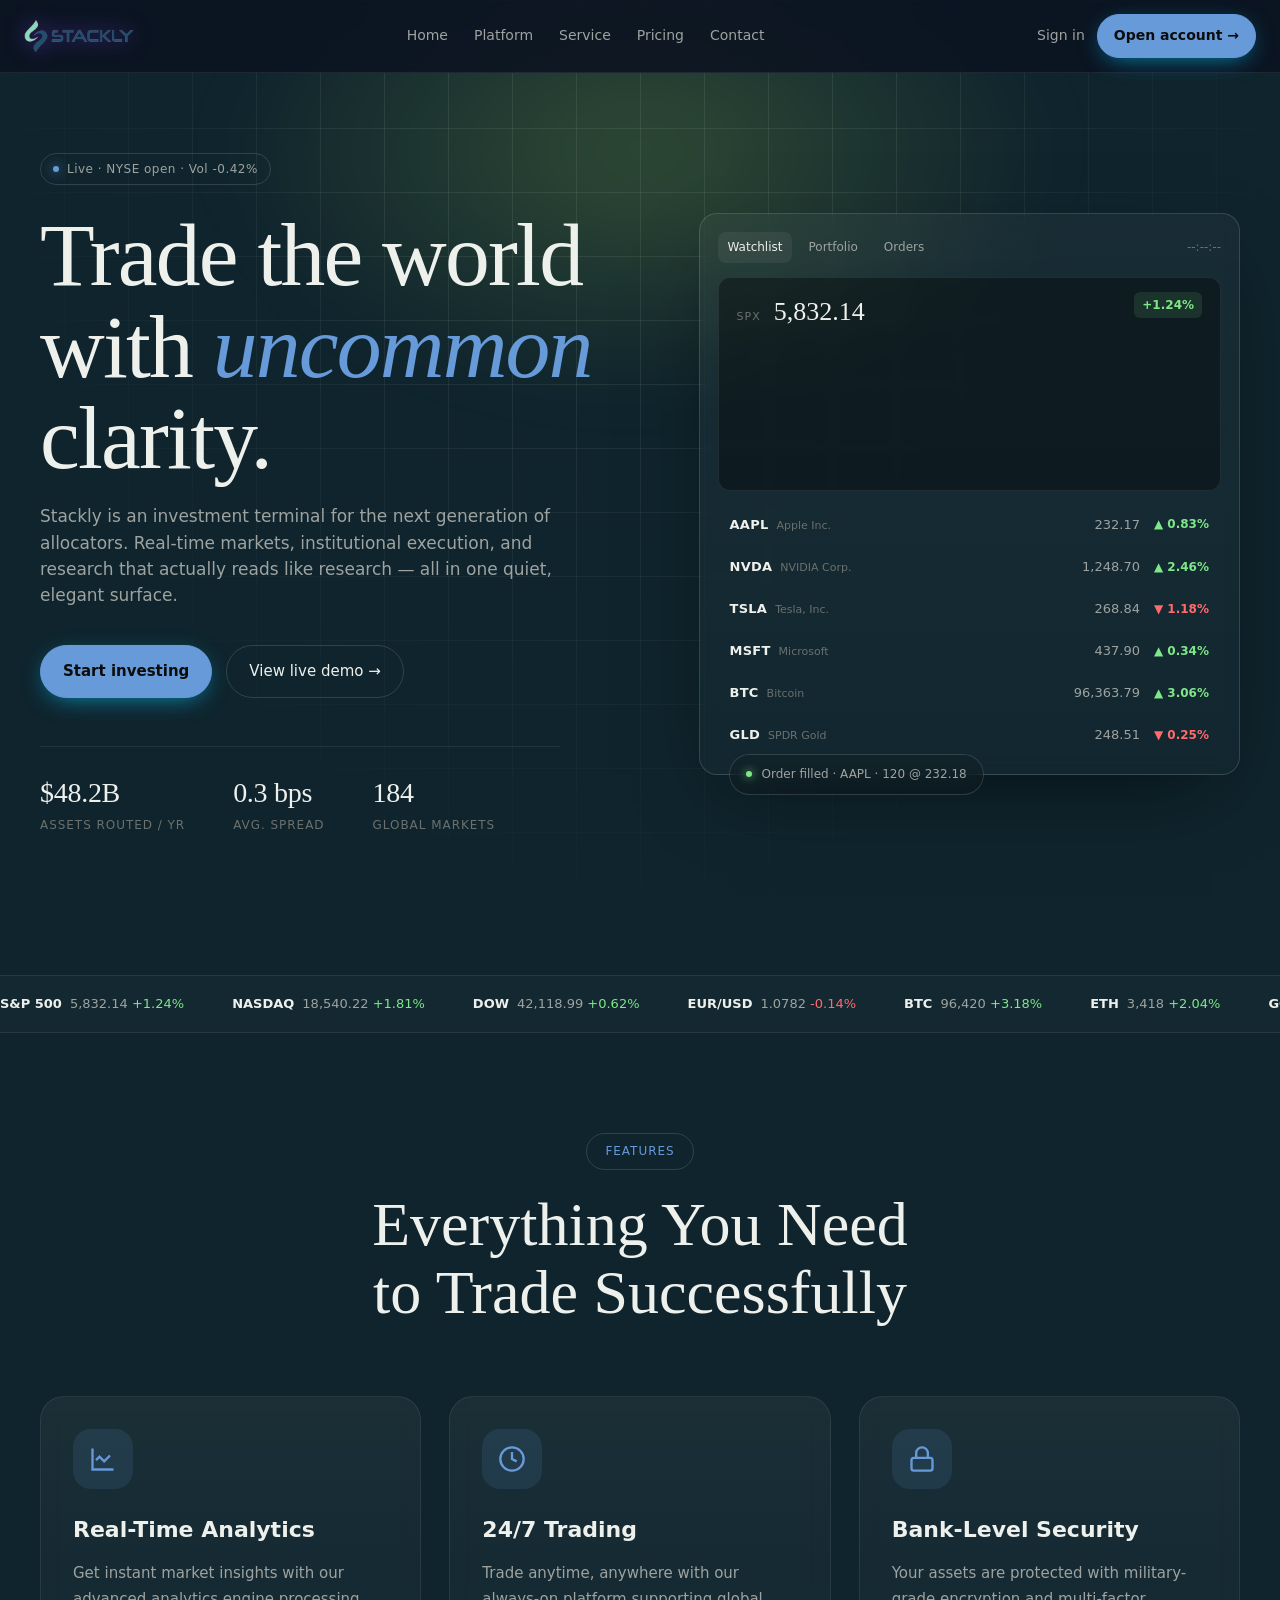
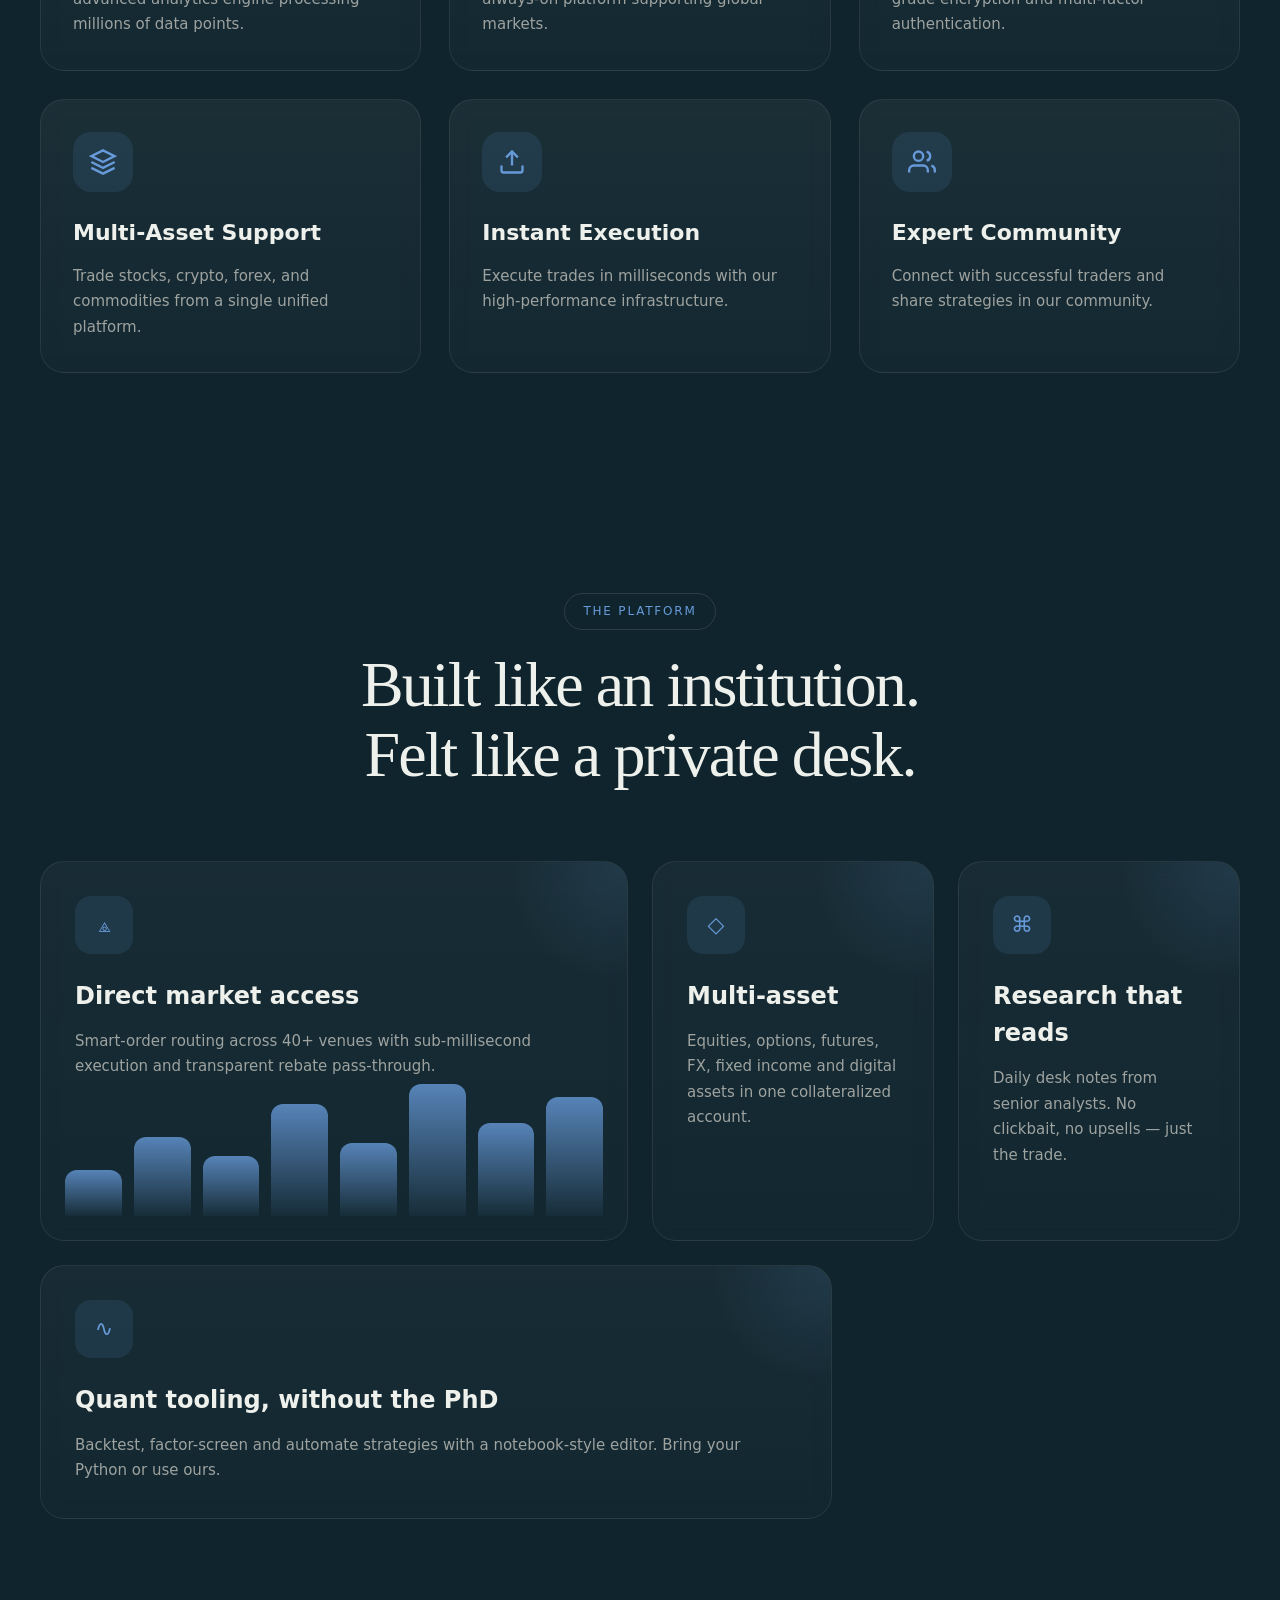
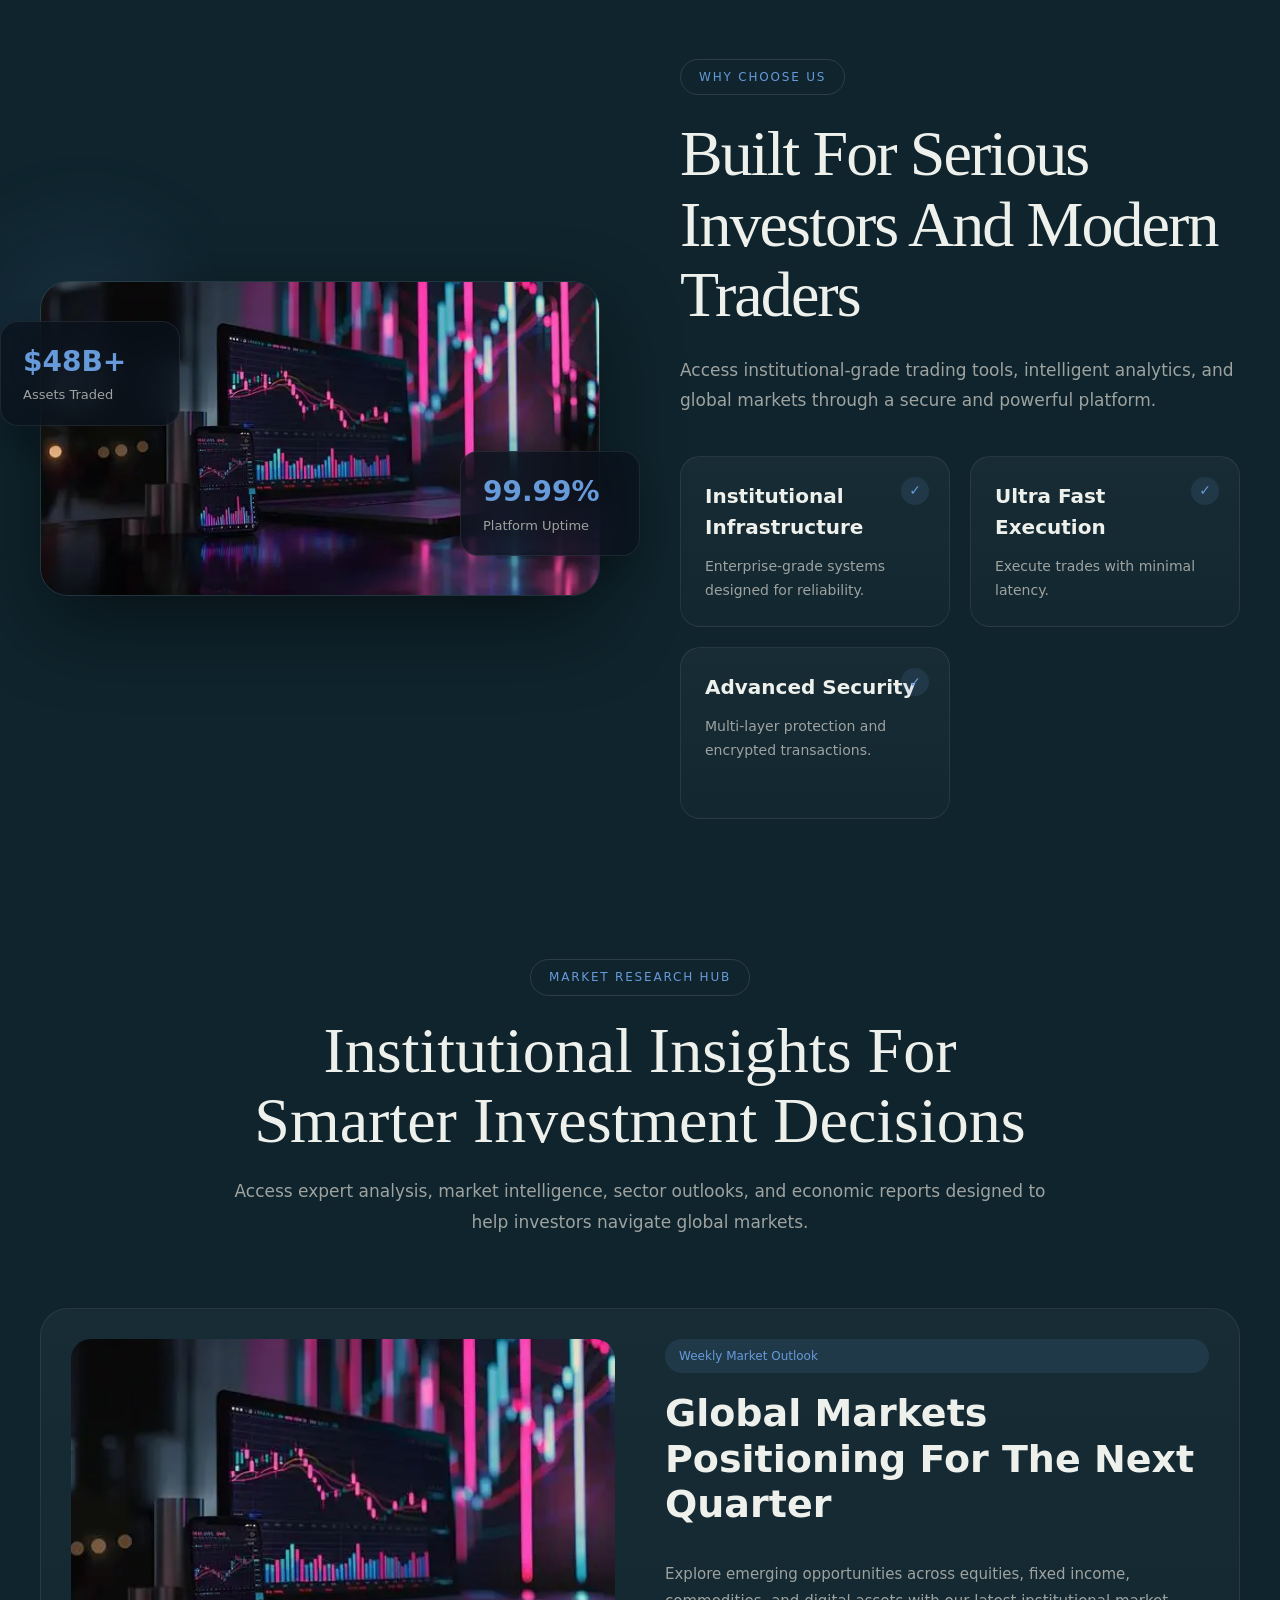
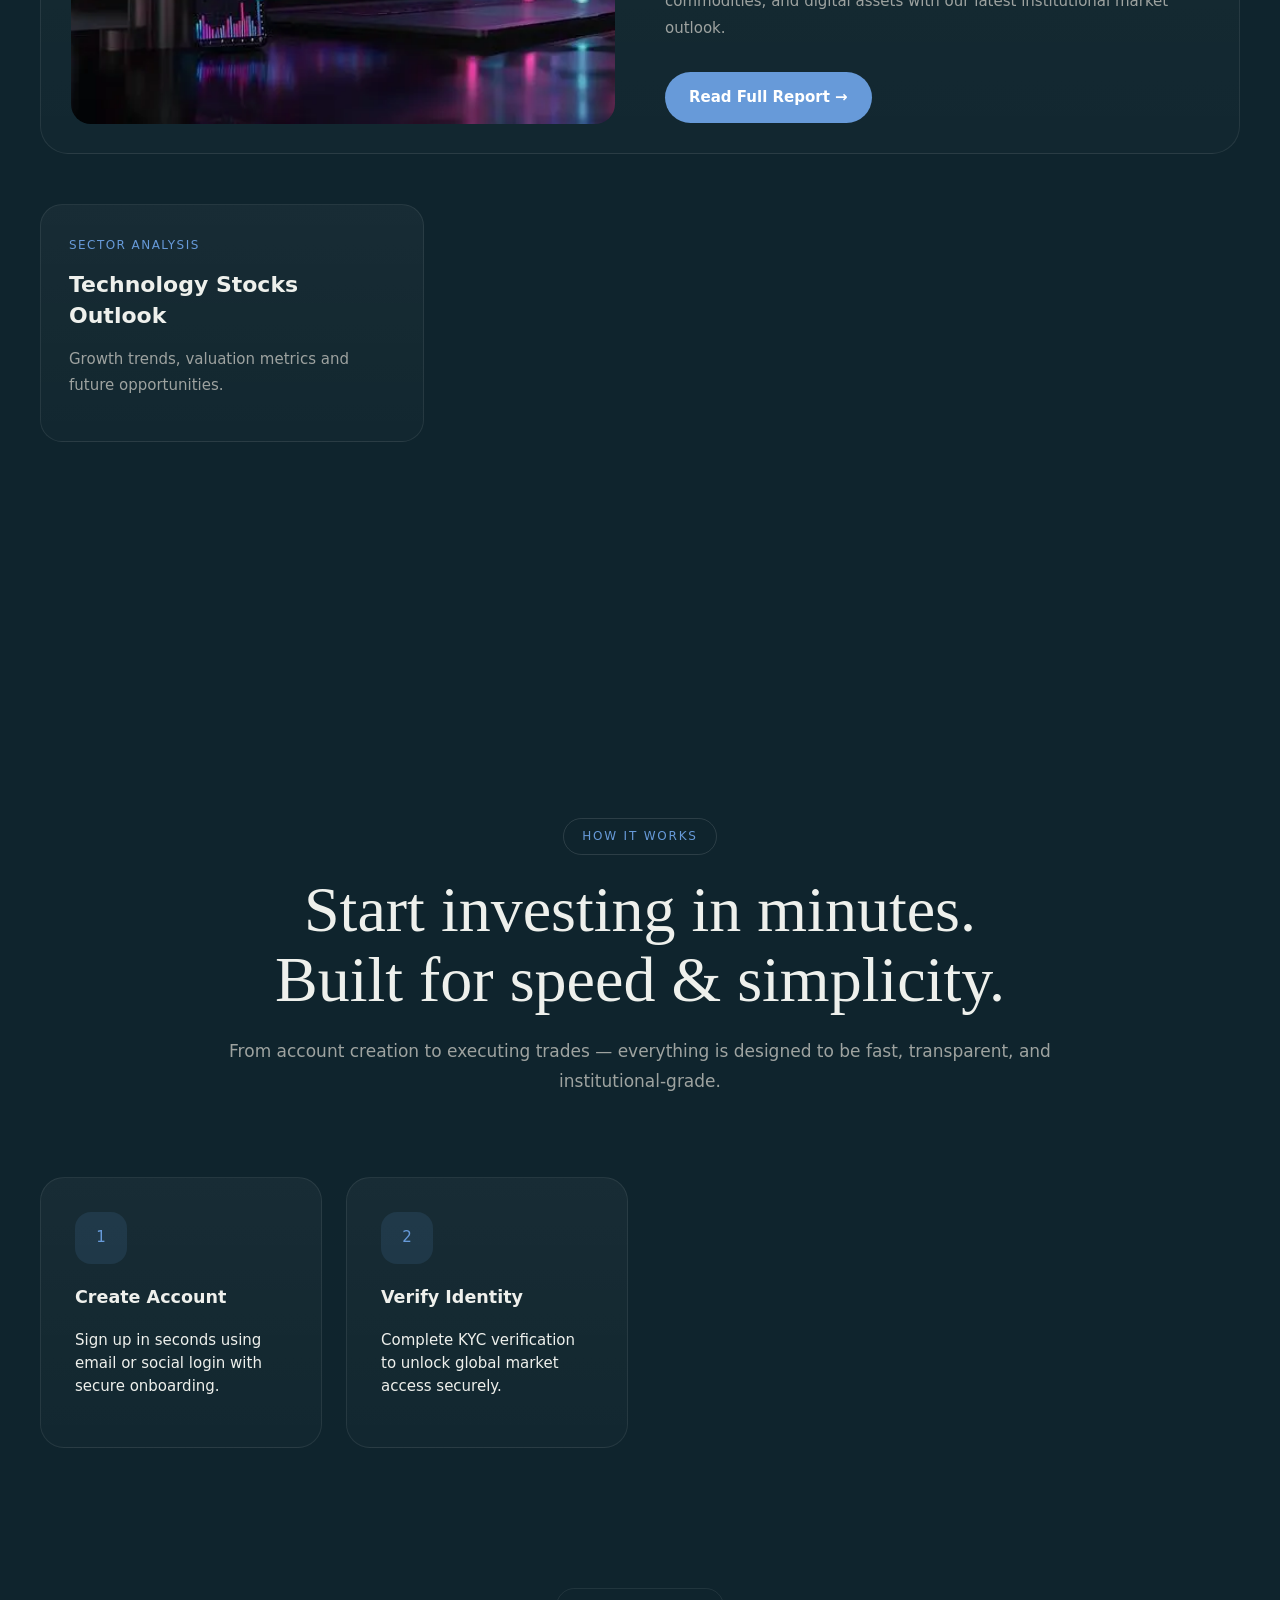
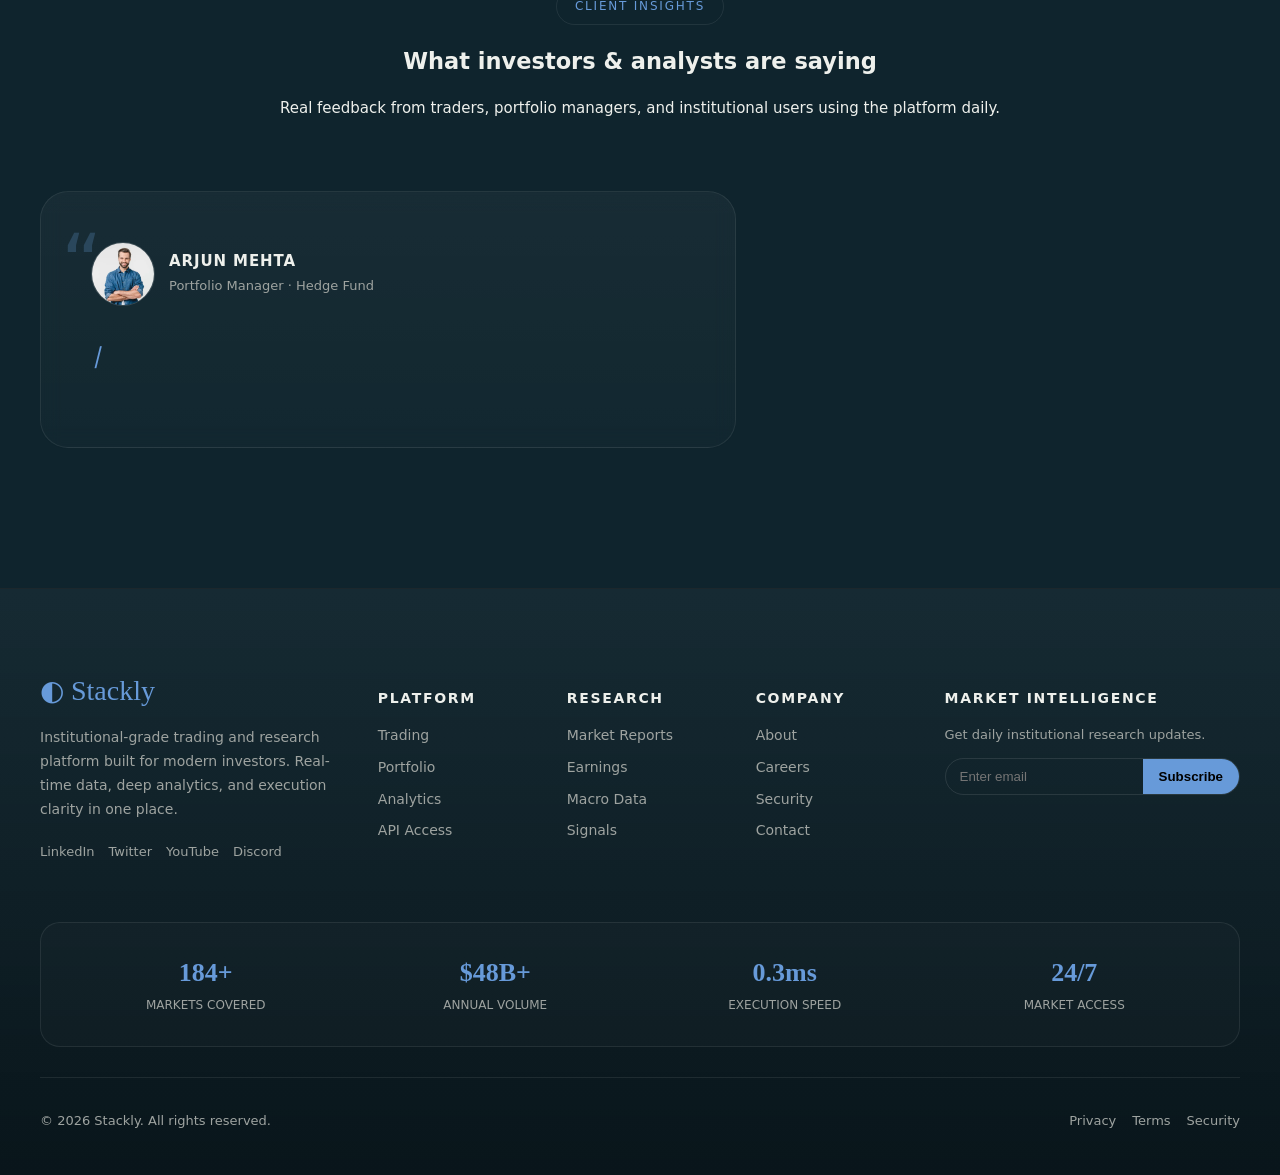
==== commit b7552494: "imgs" ====
--- a/index.html
+++ b/index.html
@@ -245,7 +245,7 @@
 <section class="why-section">
 
     <div class="why-image">
-        <img src="images/trading-img.jpg" alt="">
+        <img src="images/trading-img.webp" alt="">
         
         <div class="floating-stat stat-1">
             <h3>$48B+</h3>
@@ -330,7 +330,7 @@
     <div class="research-featured">
 
         <div class="research-featured-image">
-            <img src="images/trading-img.jpg" alt="">
+            <img src="images/trading-img.webp" alt="">
         </div>
 
         <div class="research-featured-content">
@@ -533,7 +533,7 @@
         <div class="ft-brand">
 
             <div class="ft-logo">
-                ◐ Stackly
+                <a href="error.html">◐ Stackly</a>
             </div>
 
             <p>
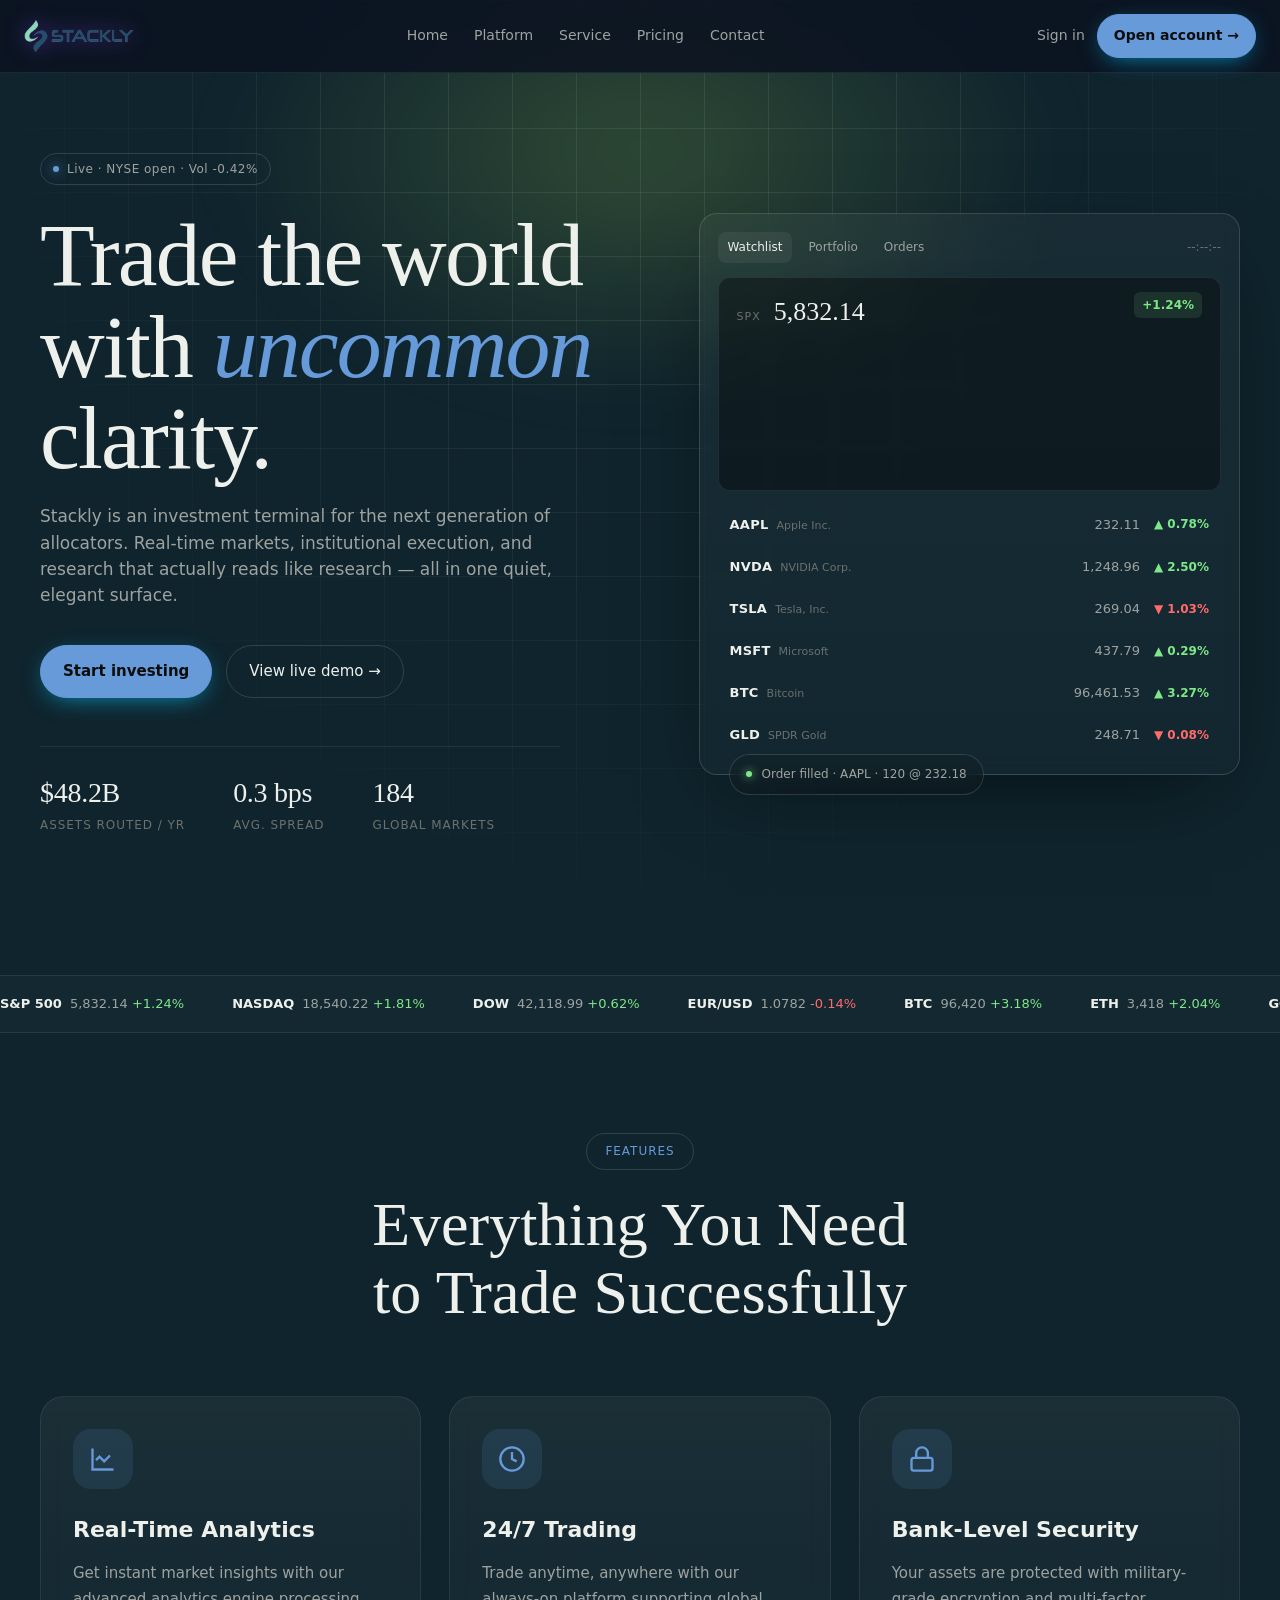
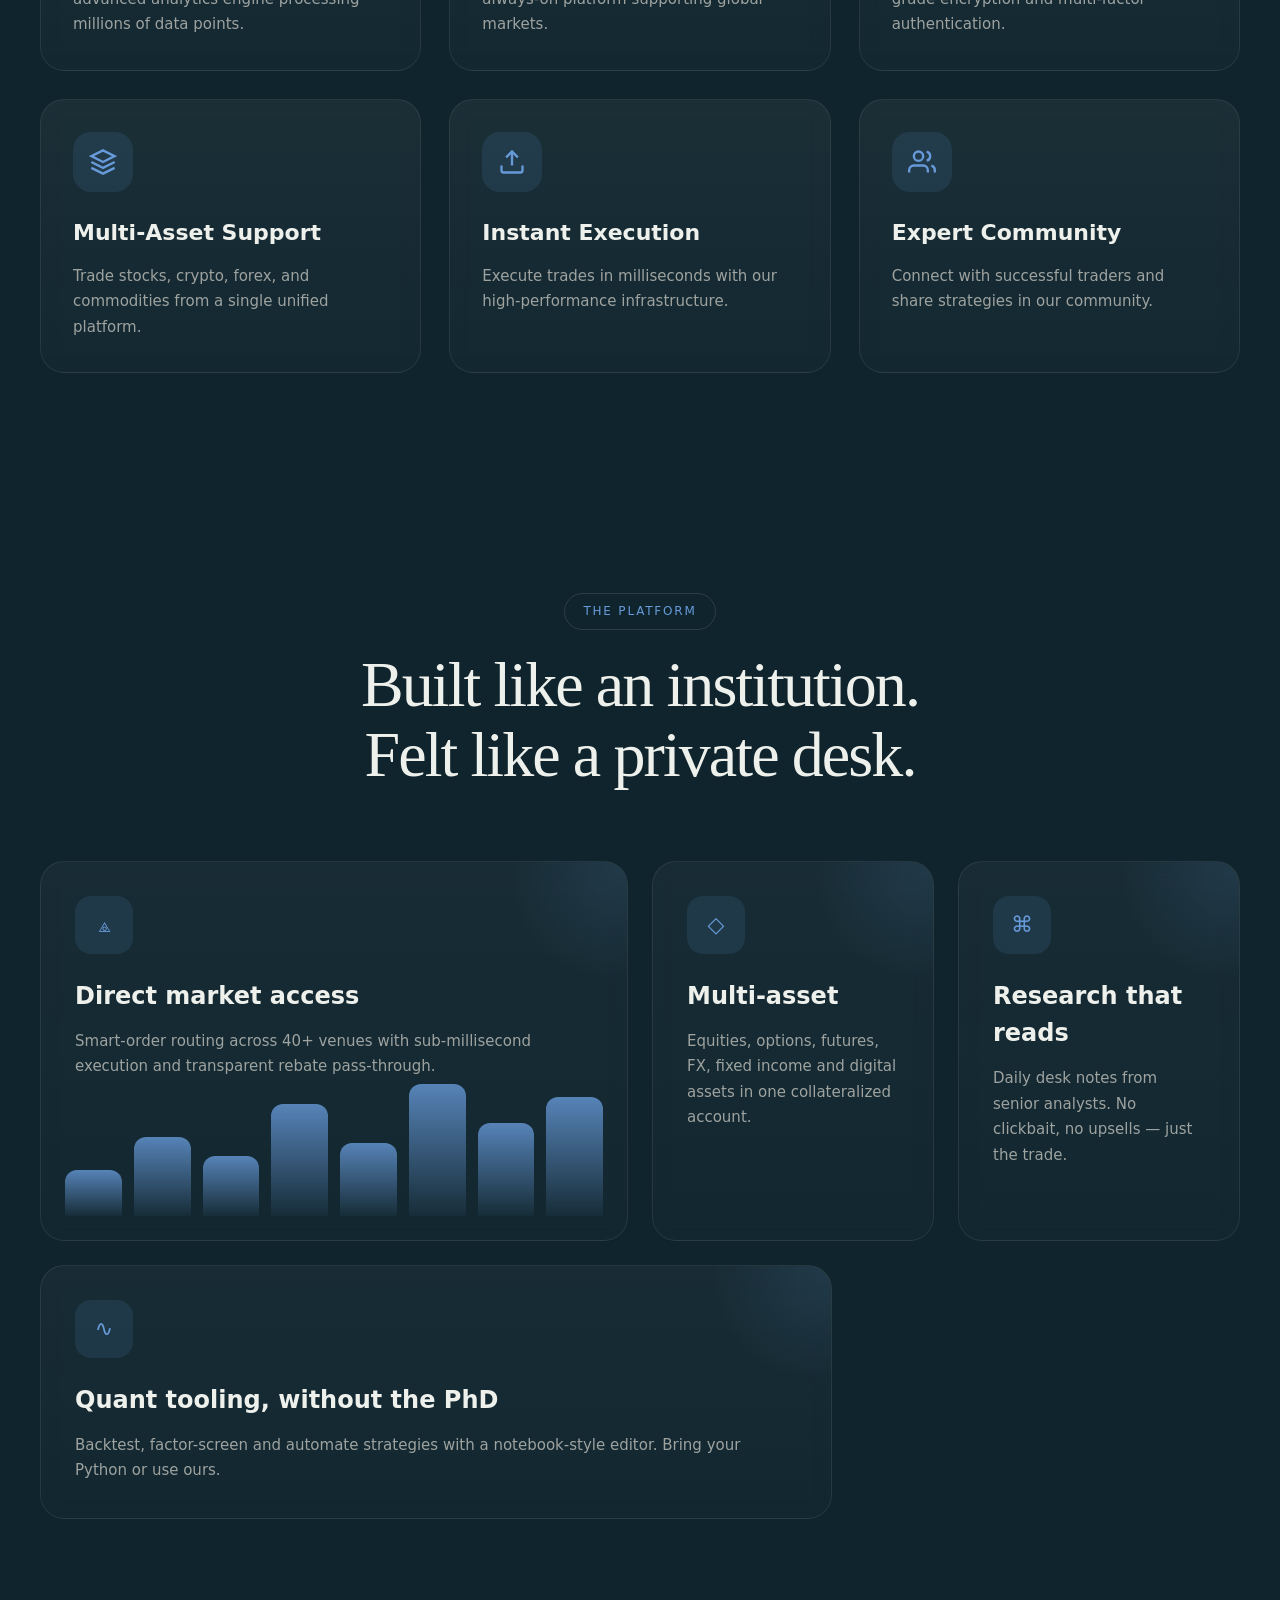
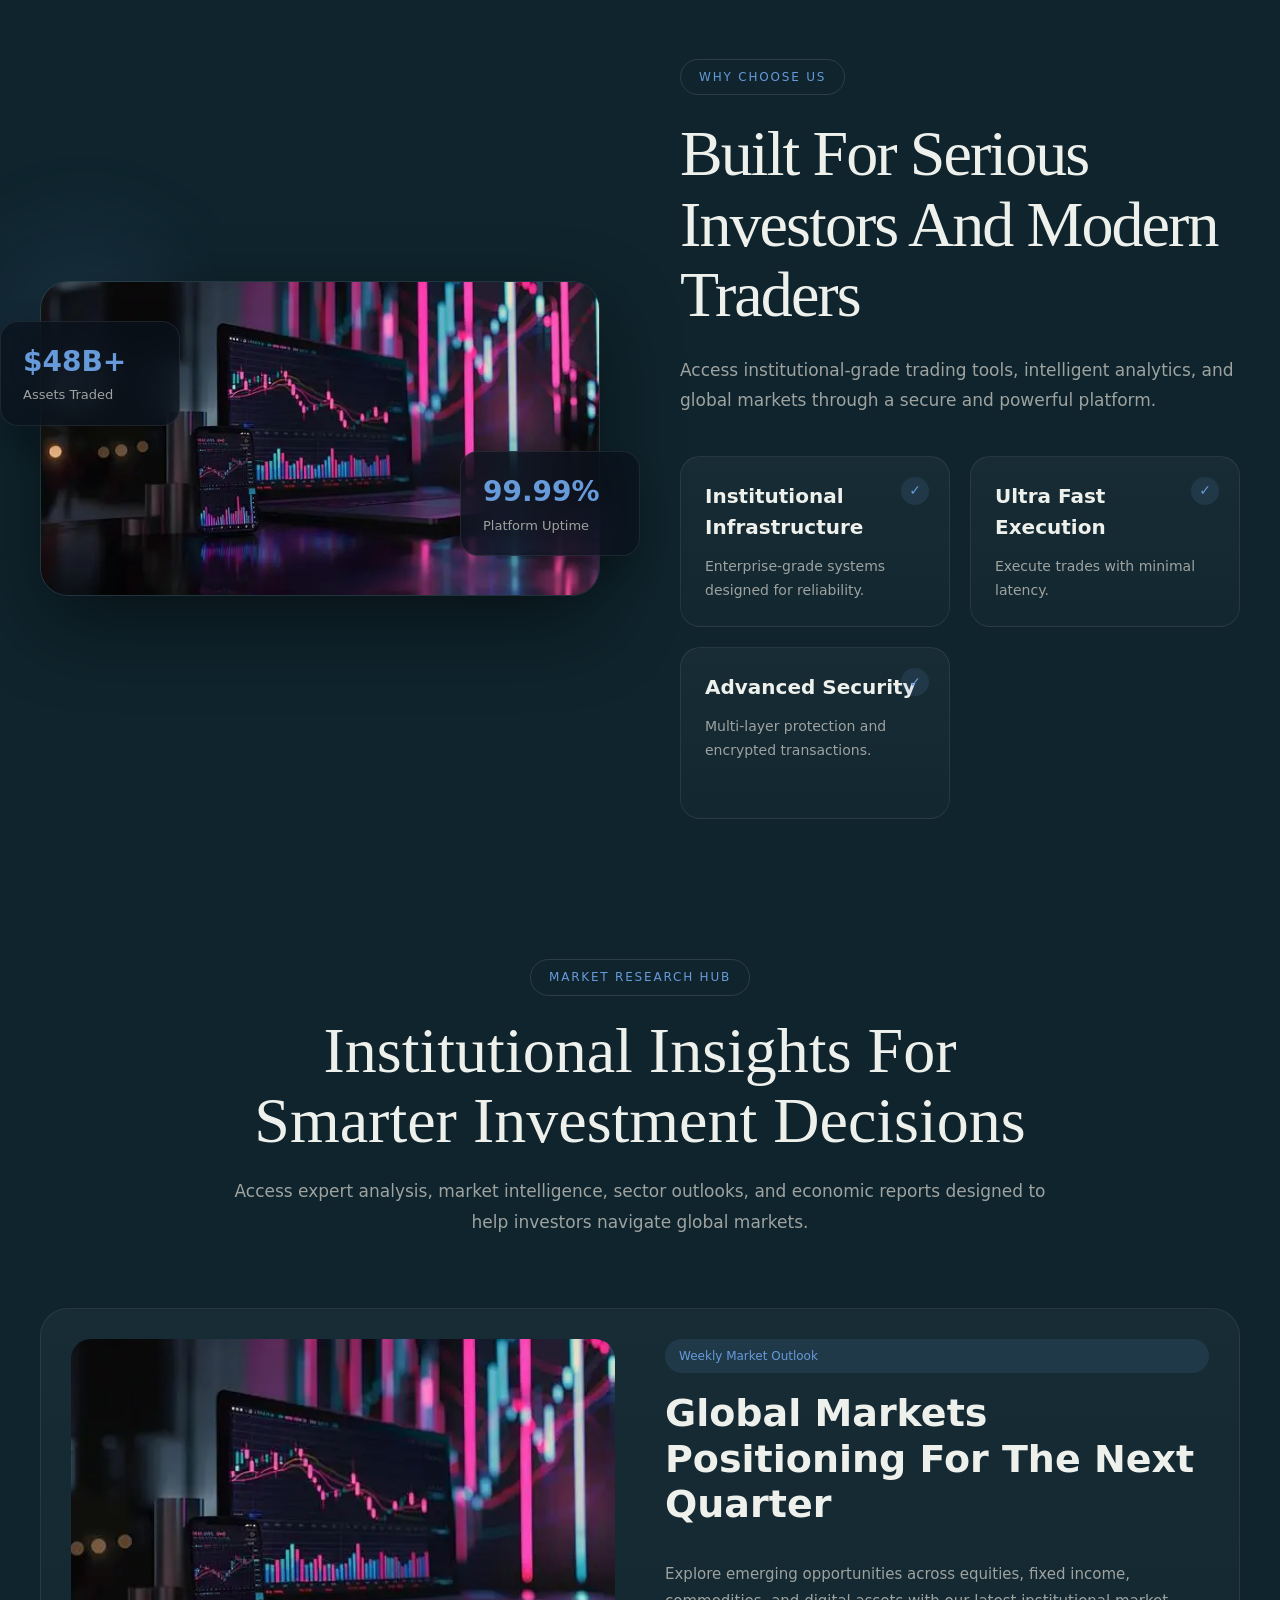
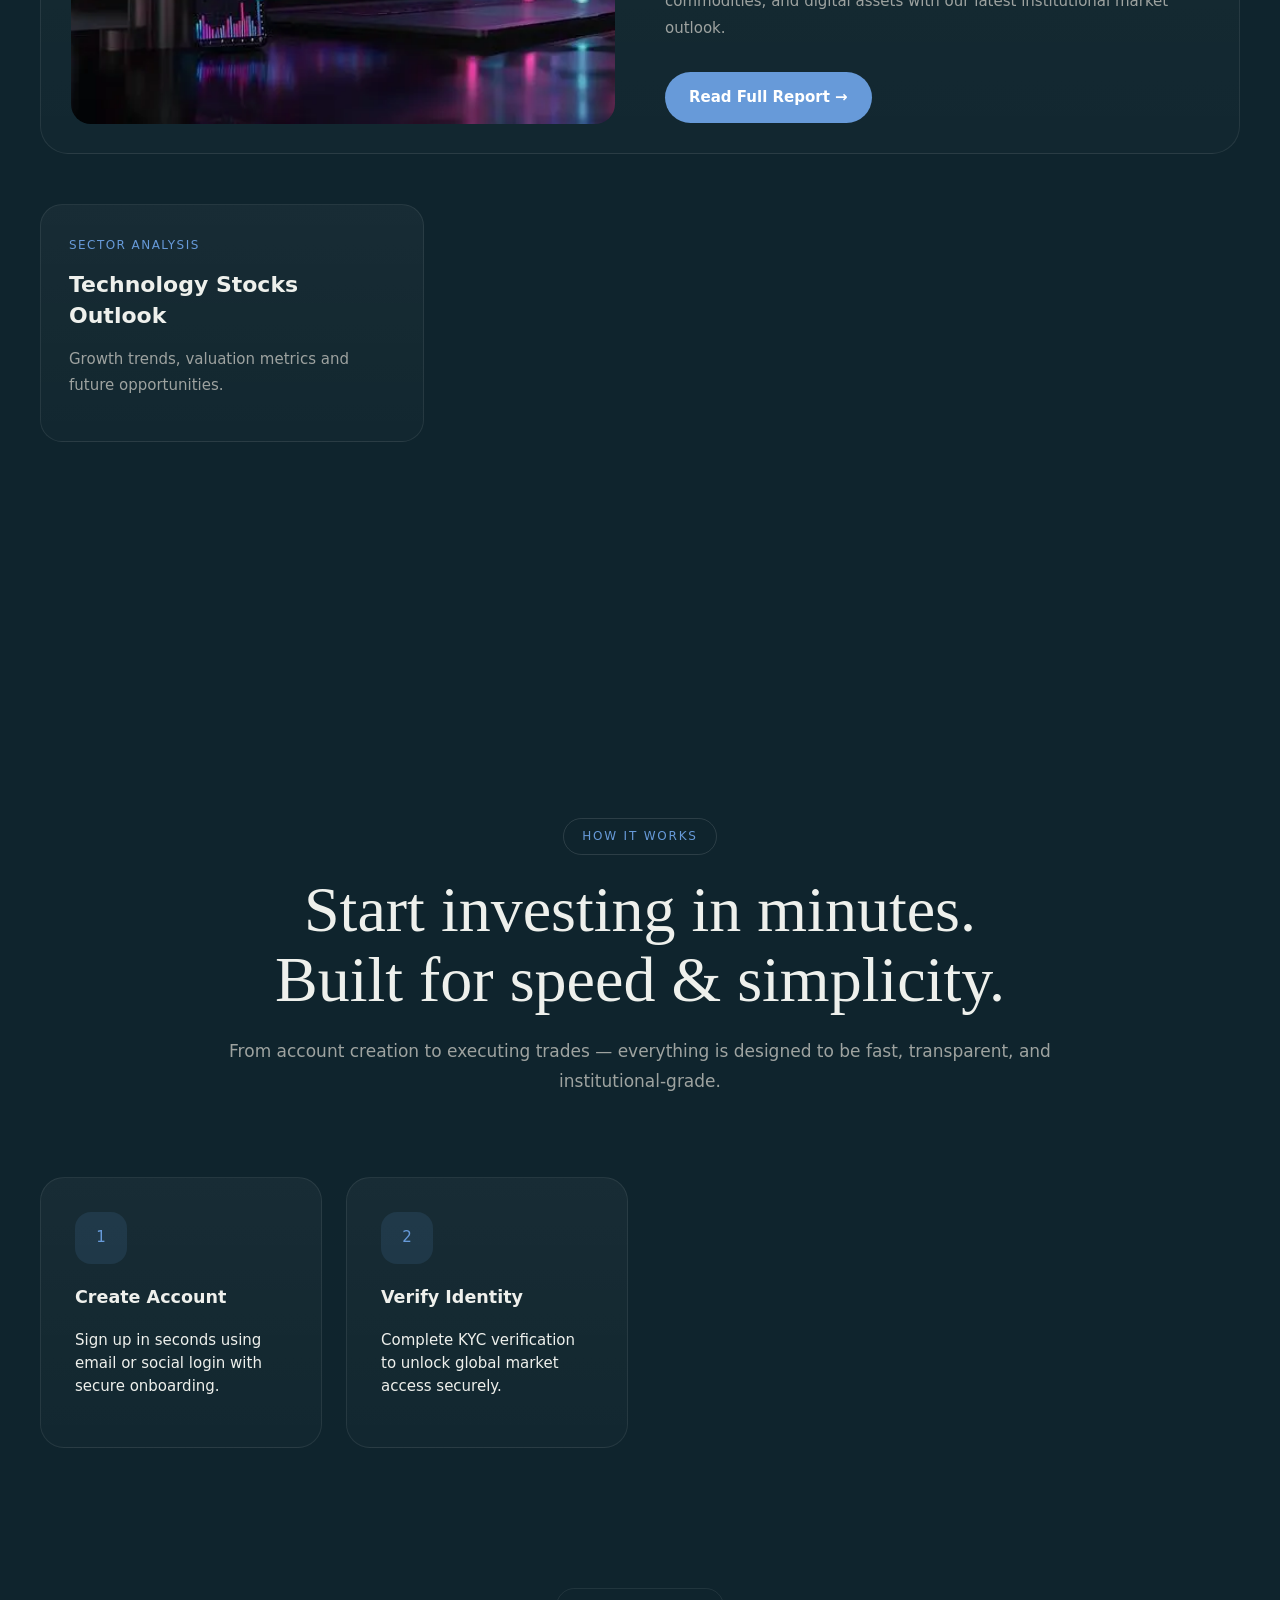
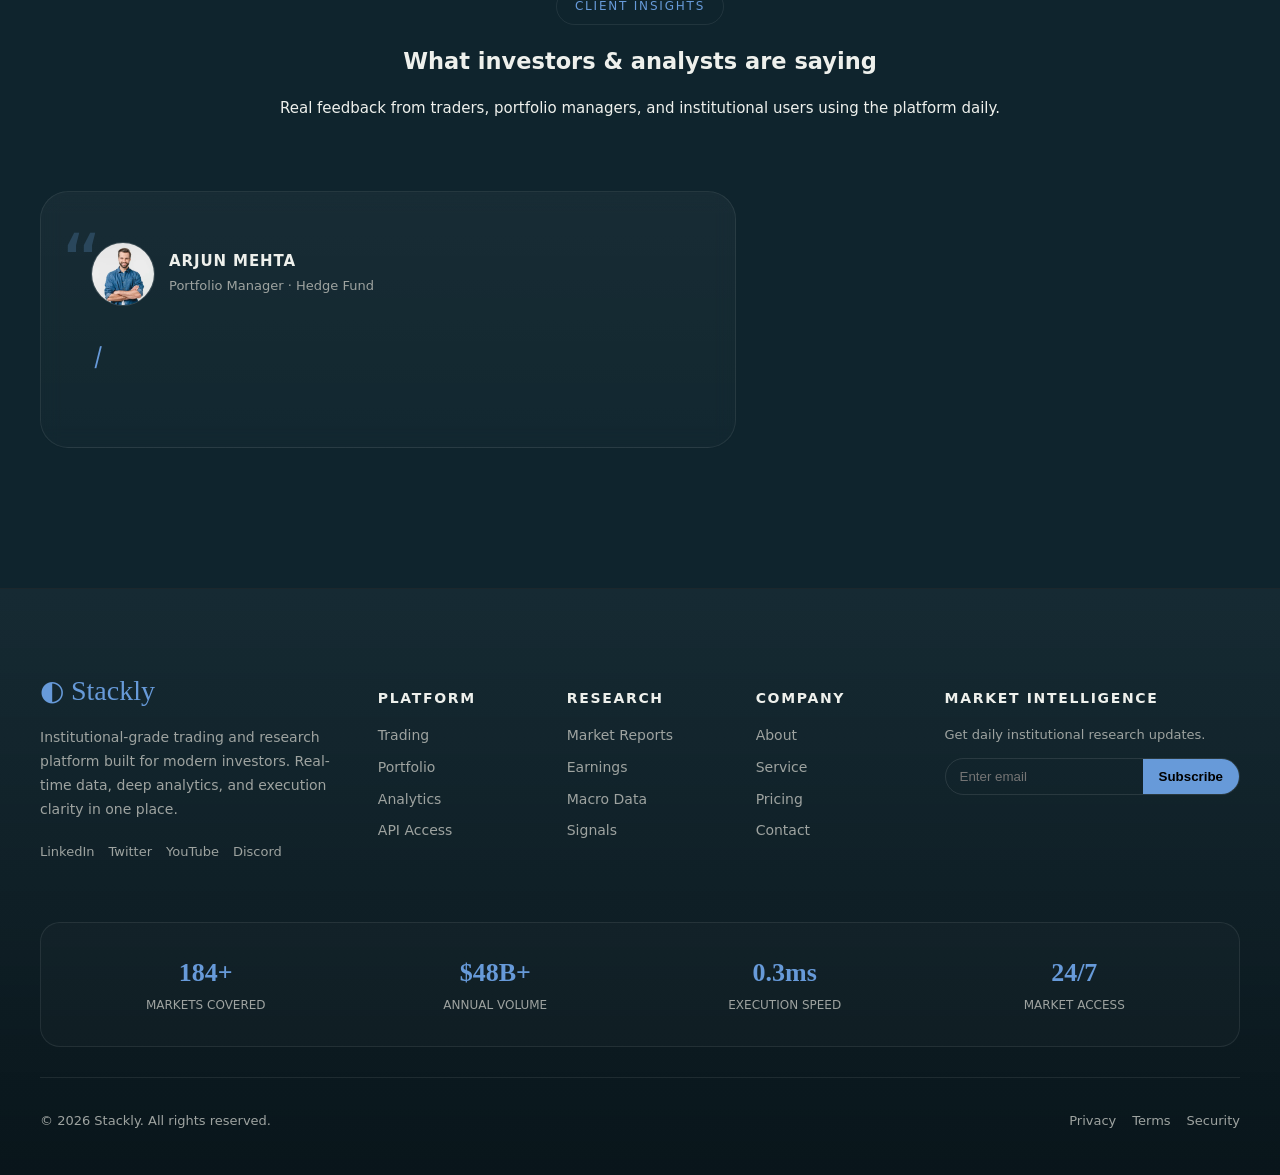
==== commit bfbd67b6: "home" ====
--- a/index.html
+++ b/index.html
@@ -18,7 +18,7 @@
 <header class="nav">
 
 <!-- BRAND (LOGO ONLY) -->
-  <a href="error.html" class="brand">
+  <a href="index.html" class="brand">
     <img src="images/logo-stackly (1).webp" alt="Stackly Logo" class="brand-logo">
   </a>
 
@@ -533,7 +533,7 @@
         <div class="ft-brand">
 
             <div class="ft-logo">
-                <a href="error.html">◐ Stackly</a>
+                <a href="index.html">◐ Stackly</a>
             </div>
 
             <p>
@@ -572,10 +572,10 @@
 
         <div class="ft-col">
             <h4>Company</h4>
-            <a href="error.html">About</a>
-            <a href="error.html">Careers</a>
-            <a href="error.html">Security</a>
-            <a href="error.html">Contact</a>
+            <a href="platform.html">About</a>
+            <a href="services.html">Service</a>
+            <a href="pricing.html">Pricing</a>
+            <a href="contact.html">Contact</a>
         </div>
 
         <!-- NEWSLETTER -->
@@ -589,7 +589,7 @@
 
             <div class="ft-input">
                 <input type="email" placeholder="Enter email">
-                <button>Subscribe</button>
+                <button onclick="window.location.href='error.html'">Subscribe</button>
             </div>
 
         </div>
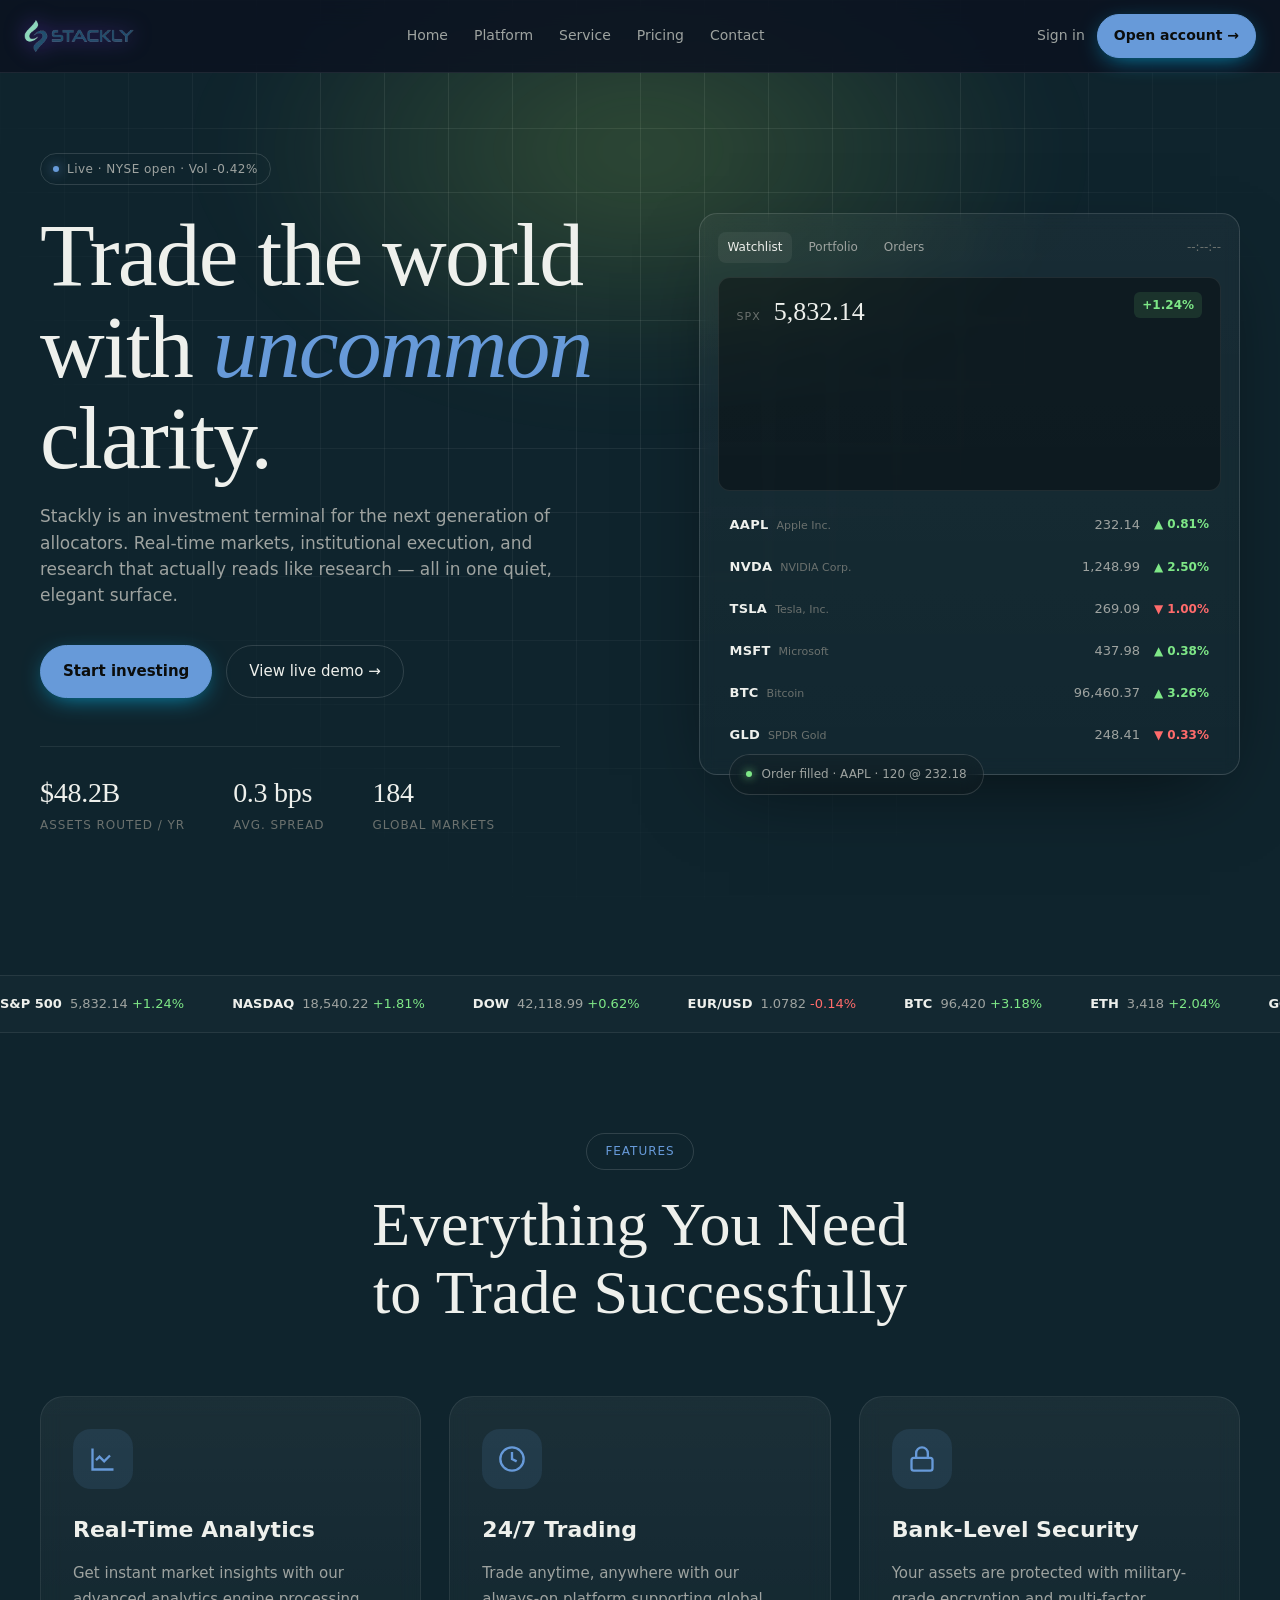
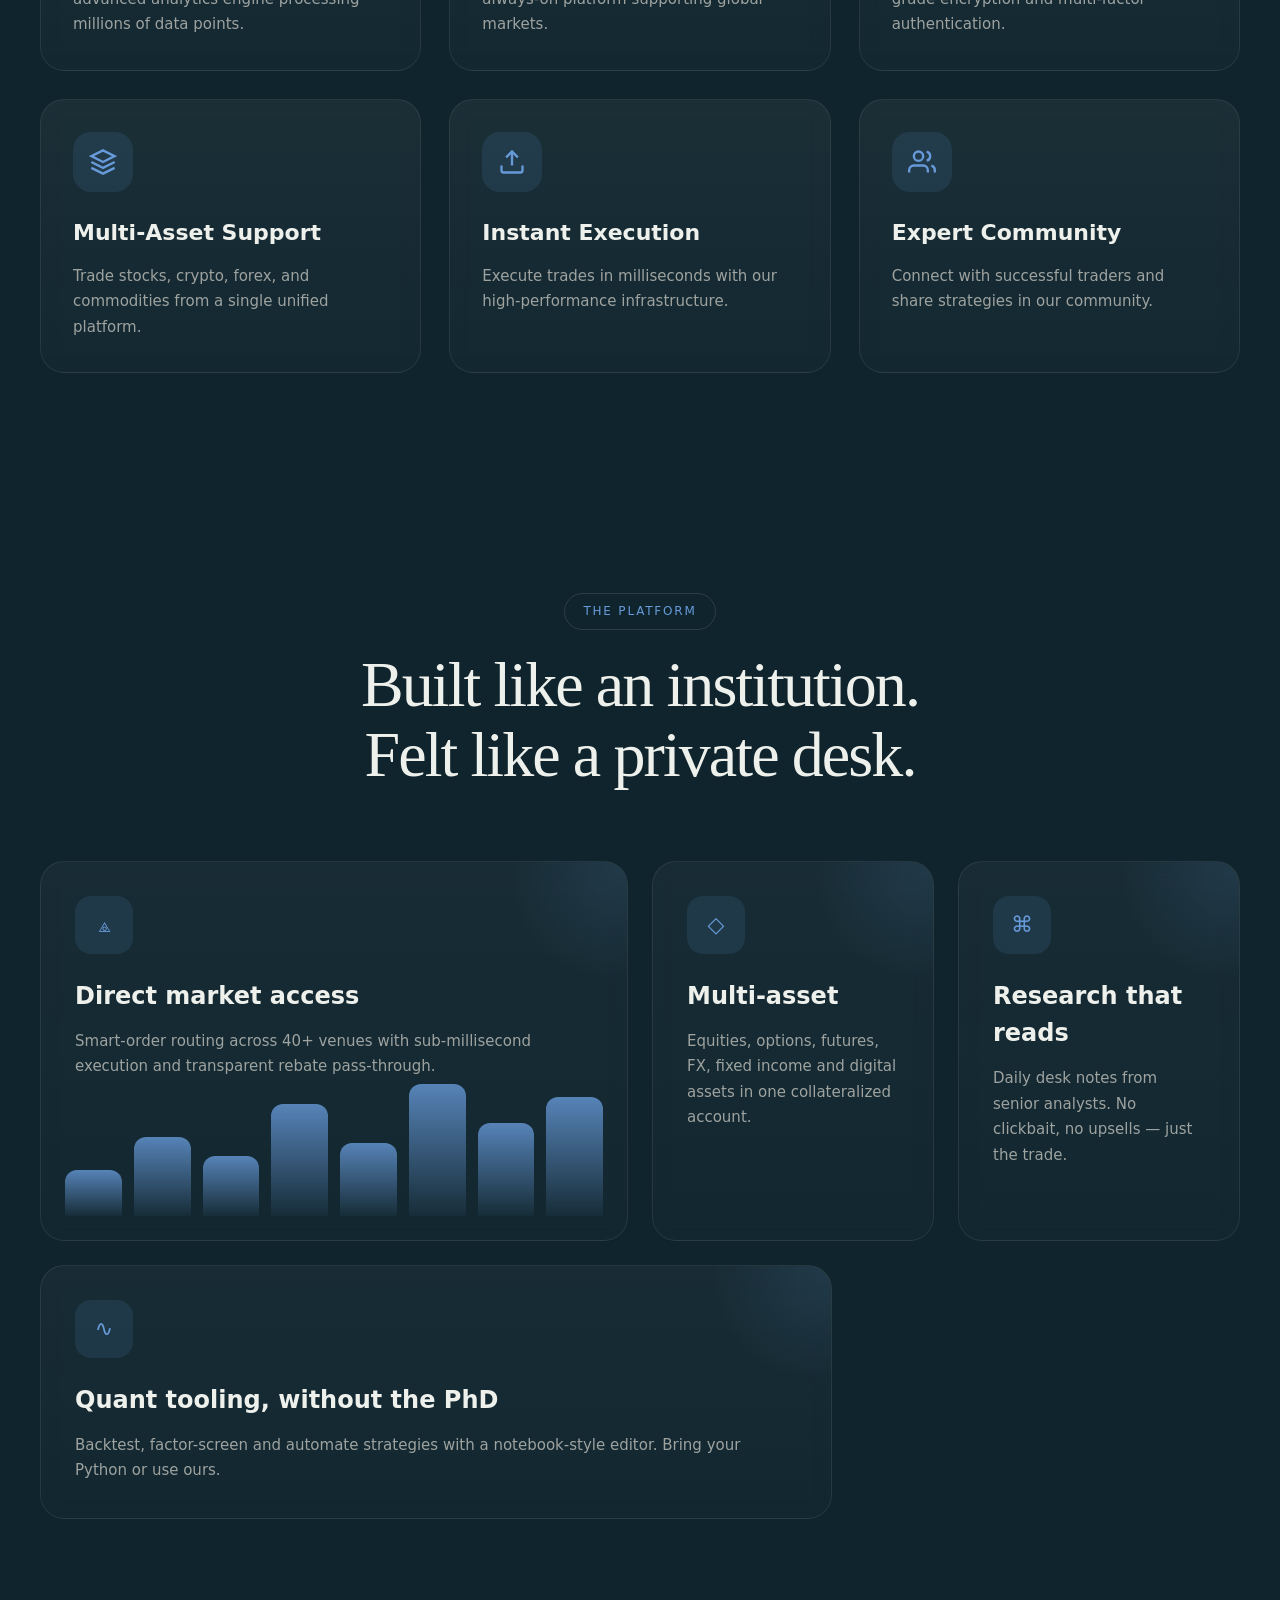
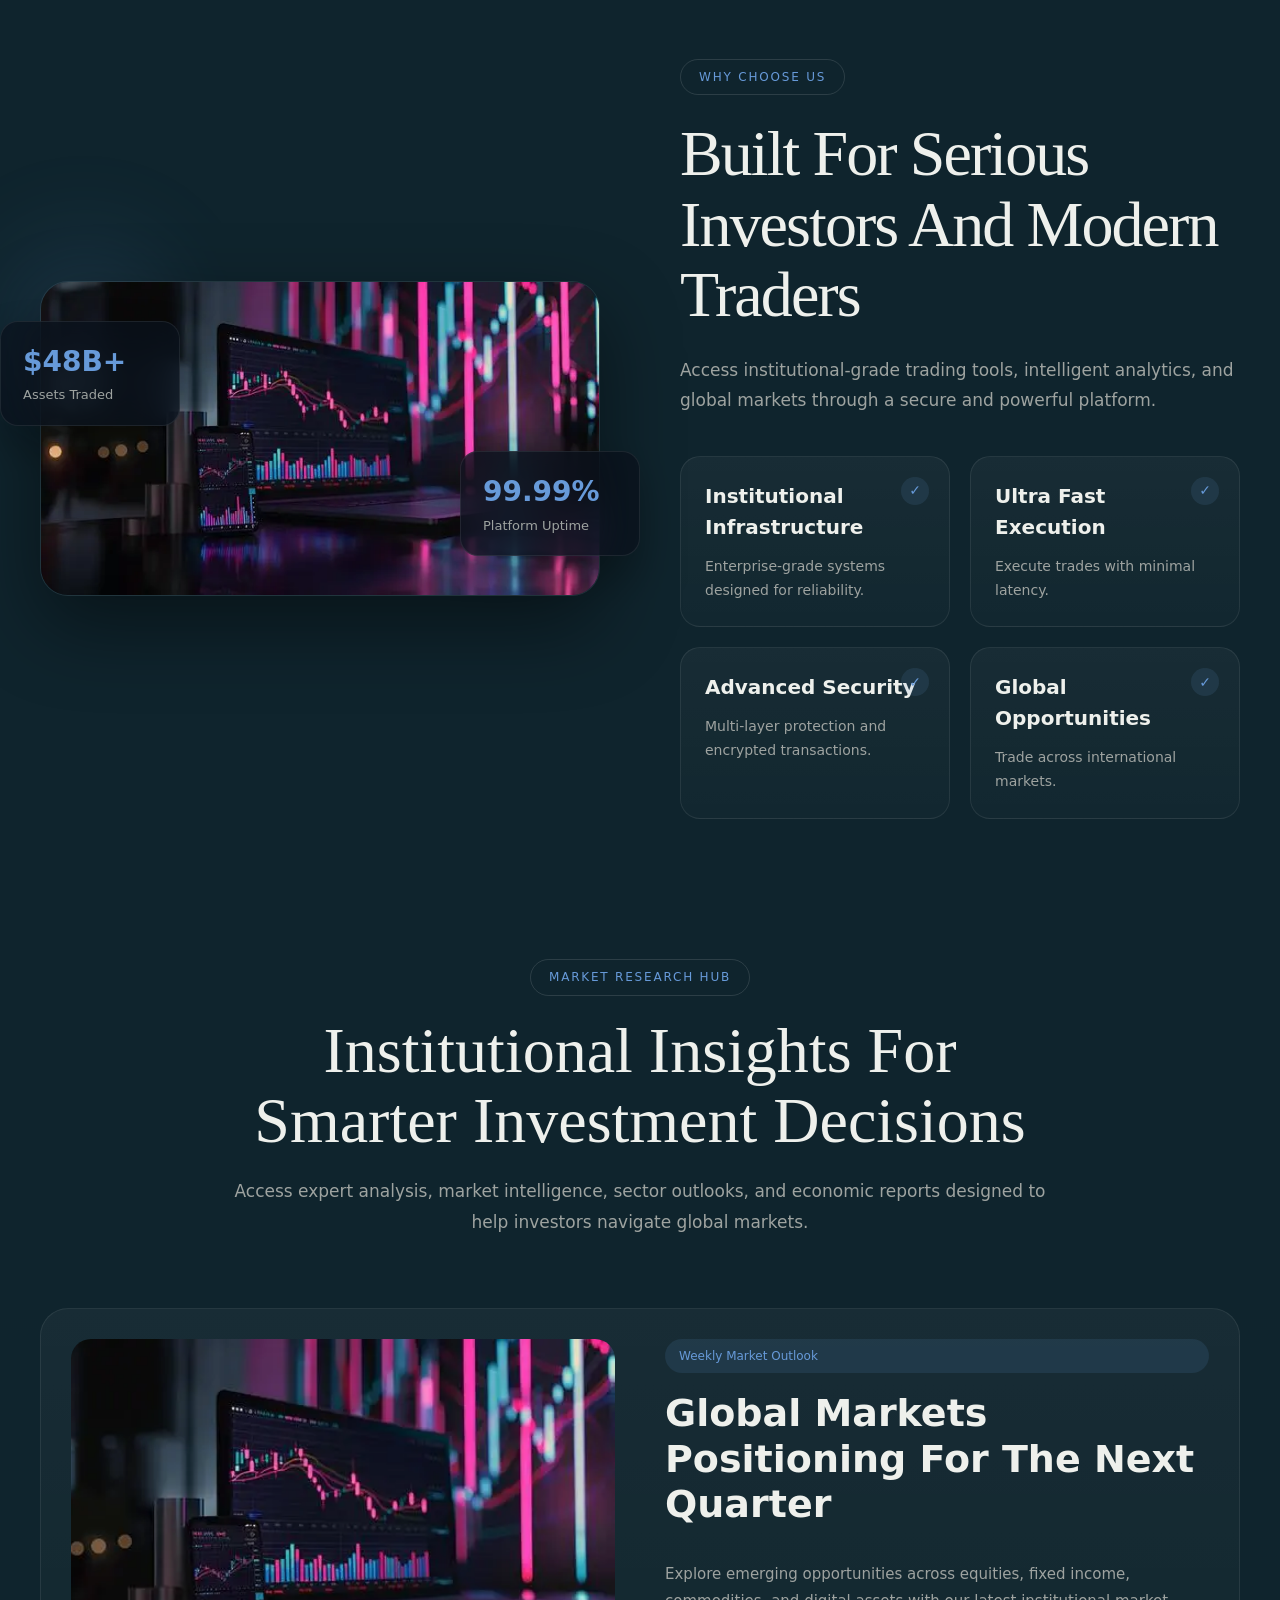
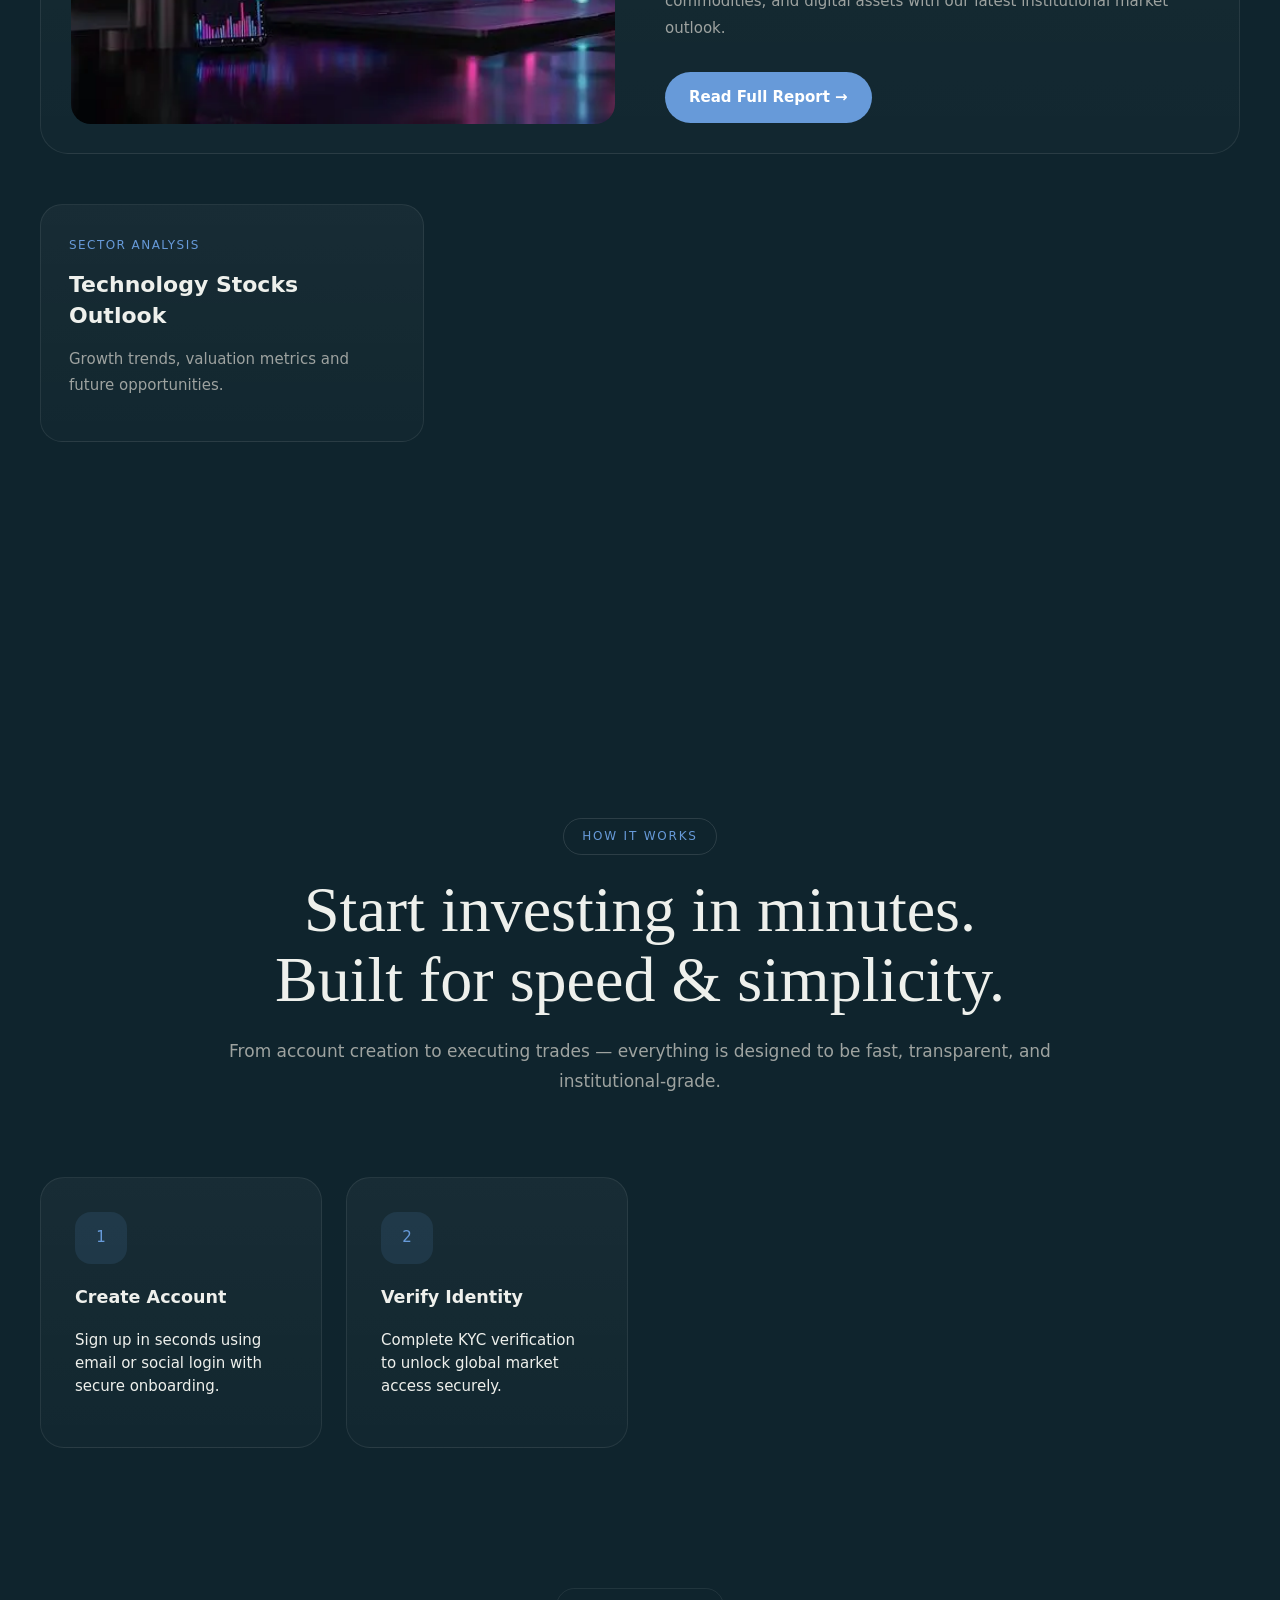
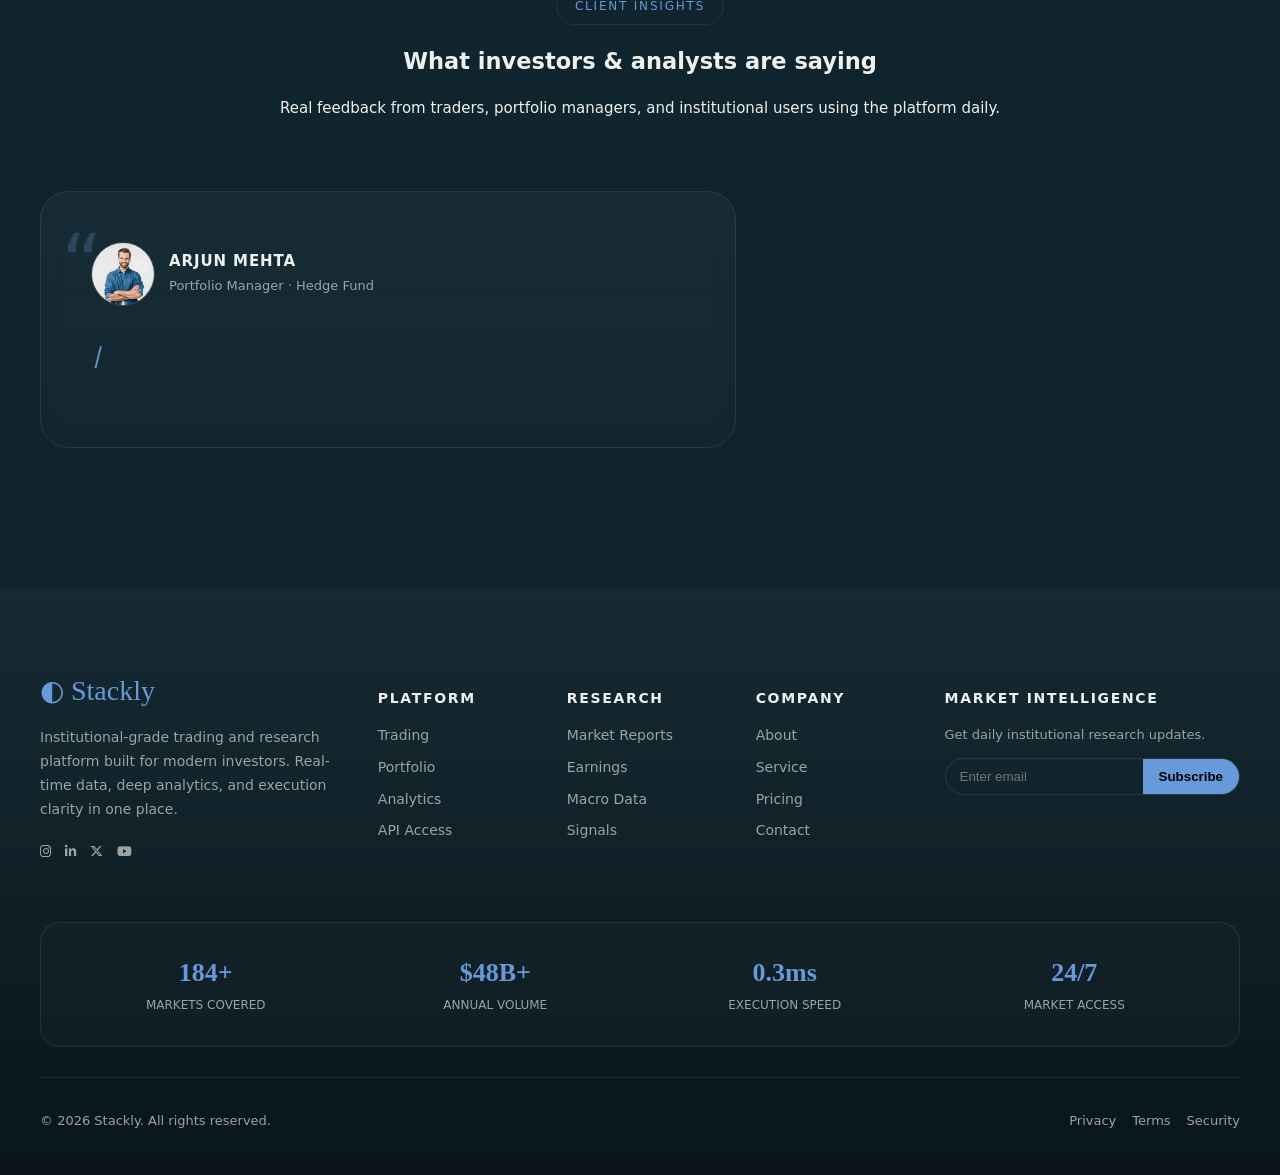
==== commit 05f4e40e: "small-final" ====
--- a/index.html
+++ b/index.html
@@ -3,6 +3,8 @@
 <head>
     <meta charset="UTF-8">
     <meta name="viewport" content="width=device-width, initial-scale=1.0">
+    <link rel="stylesheet"
+          href="https://cdnjs.cloudflare.com/ajax/libs/font-awesome/6.5.1/css/all.min.css">
     <link rel="stylesheet" href="css/home.css">
     <title>Document</title>
 </head>
@@ -544,10 +546,10 @@
 
             <div class="ft-social">
 
-                <a href="error.html">LinkedIn</a>
-                <a href="error.html">Twitter</a>
-                <a href="error.html">YouTube</a>
-                <a href="error.html">Discord</a>
+                <a onclick="window.location.href='error.html'"> <i class="fa-brands fa-instagram"></i> </a>
+                <a onclick="window.location.href='error.html'"> <i class="fa-brands fa-linkedin-in"></i> </a>
+                <a onclick="window.location.href='error.html'"> <i class="fa-brands fa-x-twitter"></i> </a>
+                <a onclick="window.location.href='error.html'"> <i class="fa-brands fa-youtube"></i> </a>
 
             </div>
 
--- a/css/home.css
+++ b/css/home.css
@@ -2897,11 +2897,7 @@
 }
 
 /*  */
-/* Prevent background scroll */
-body.menu-open{
-    overflow: hidden;
-    height: 100vh;
-}
+
 
 /* ===========================
    PLATFORM SECTION - MOBILE FIX
